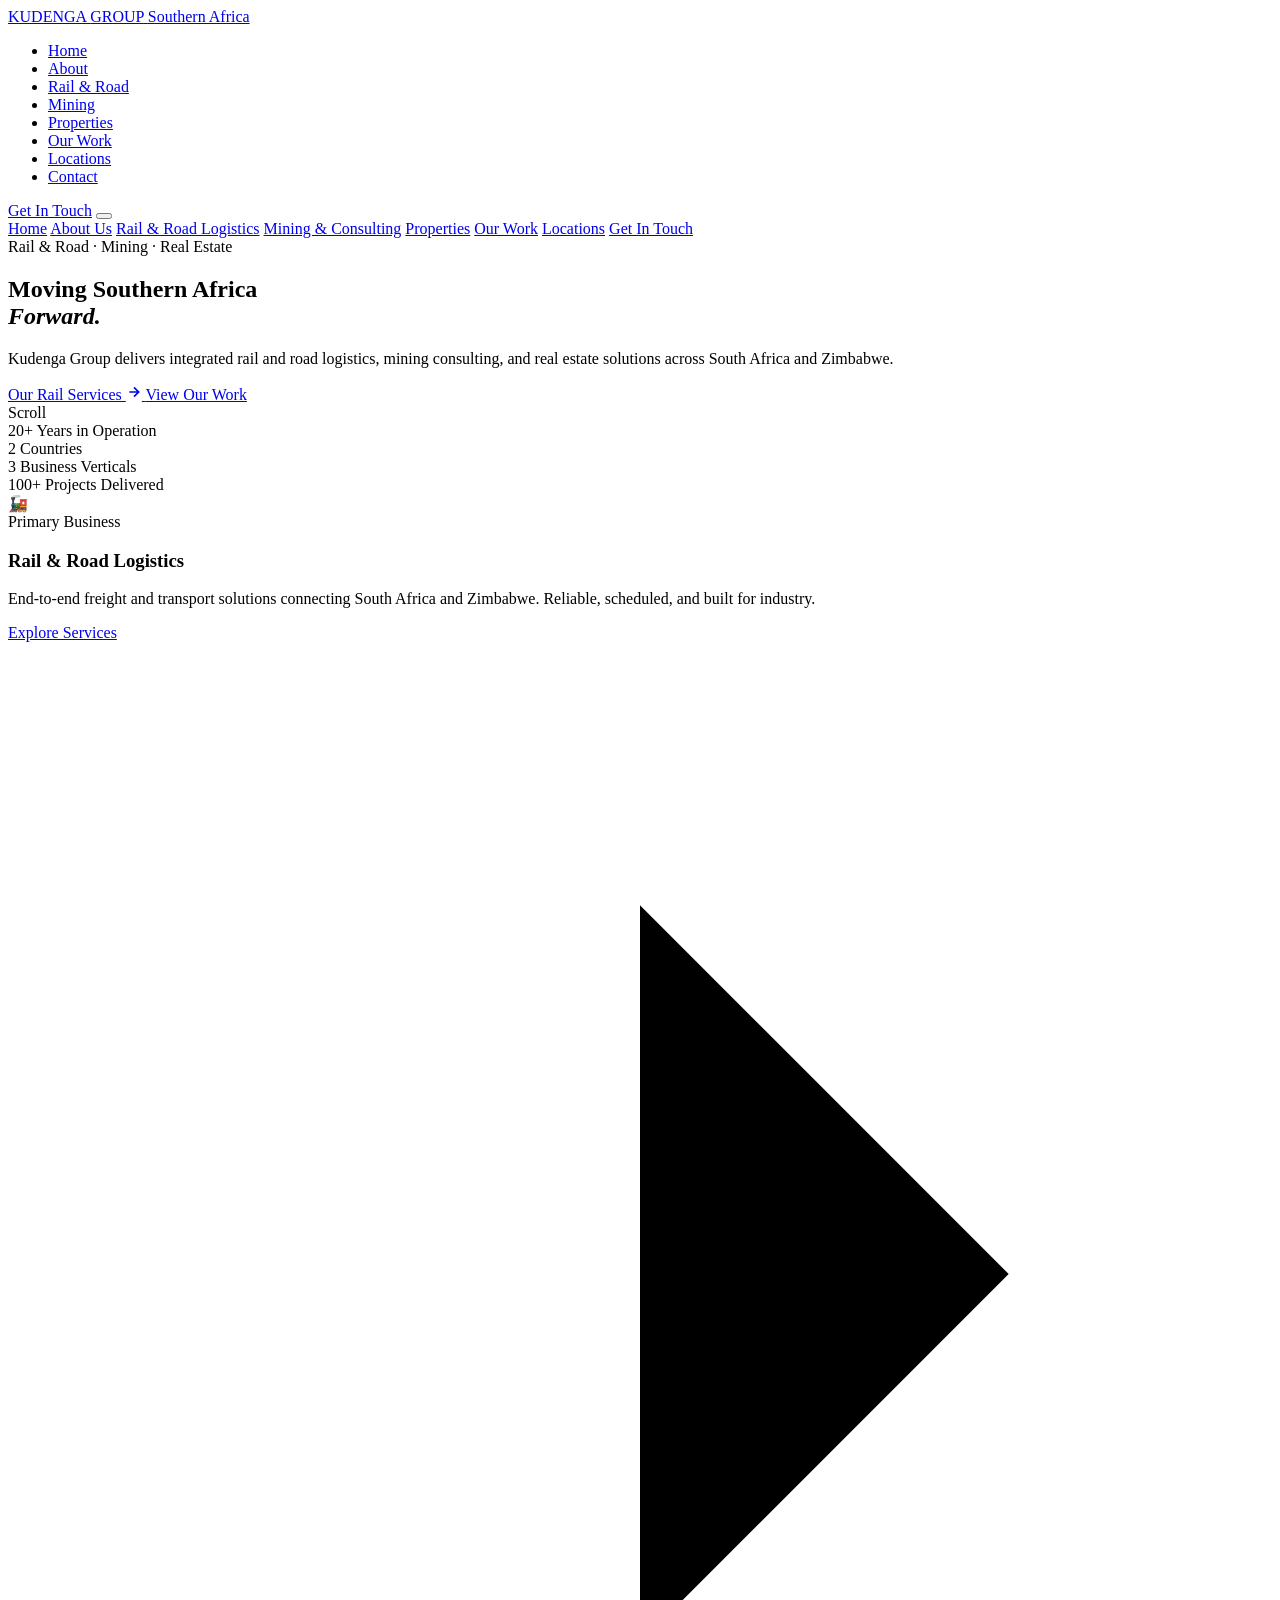
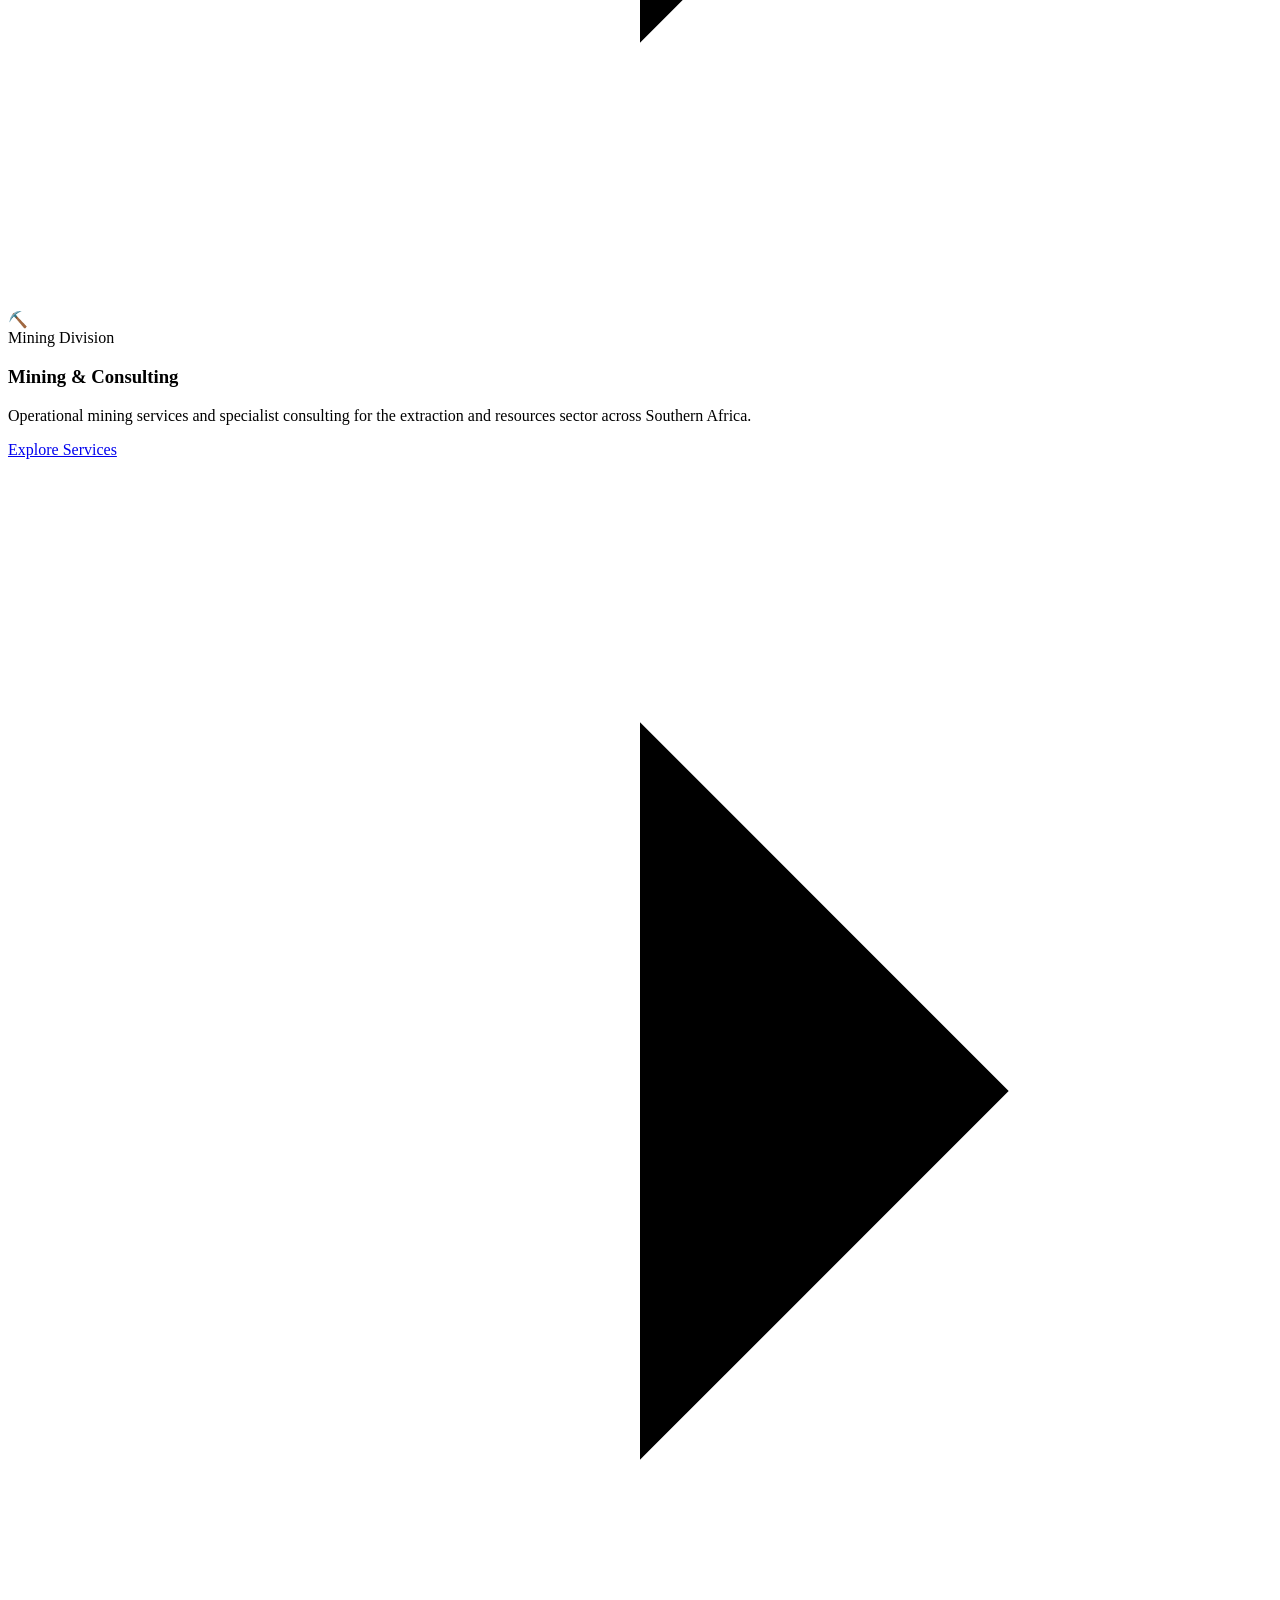
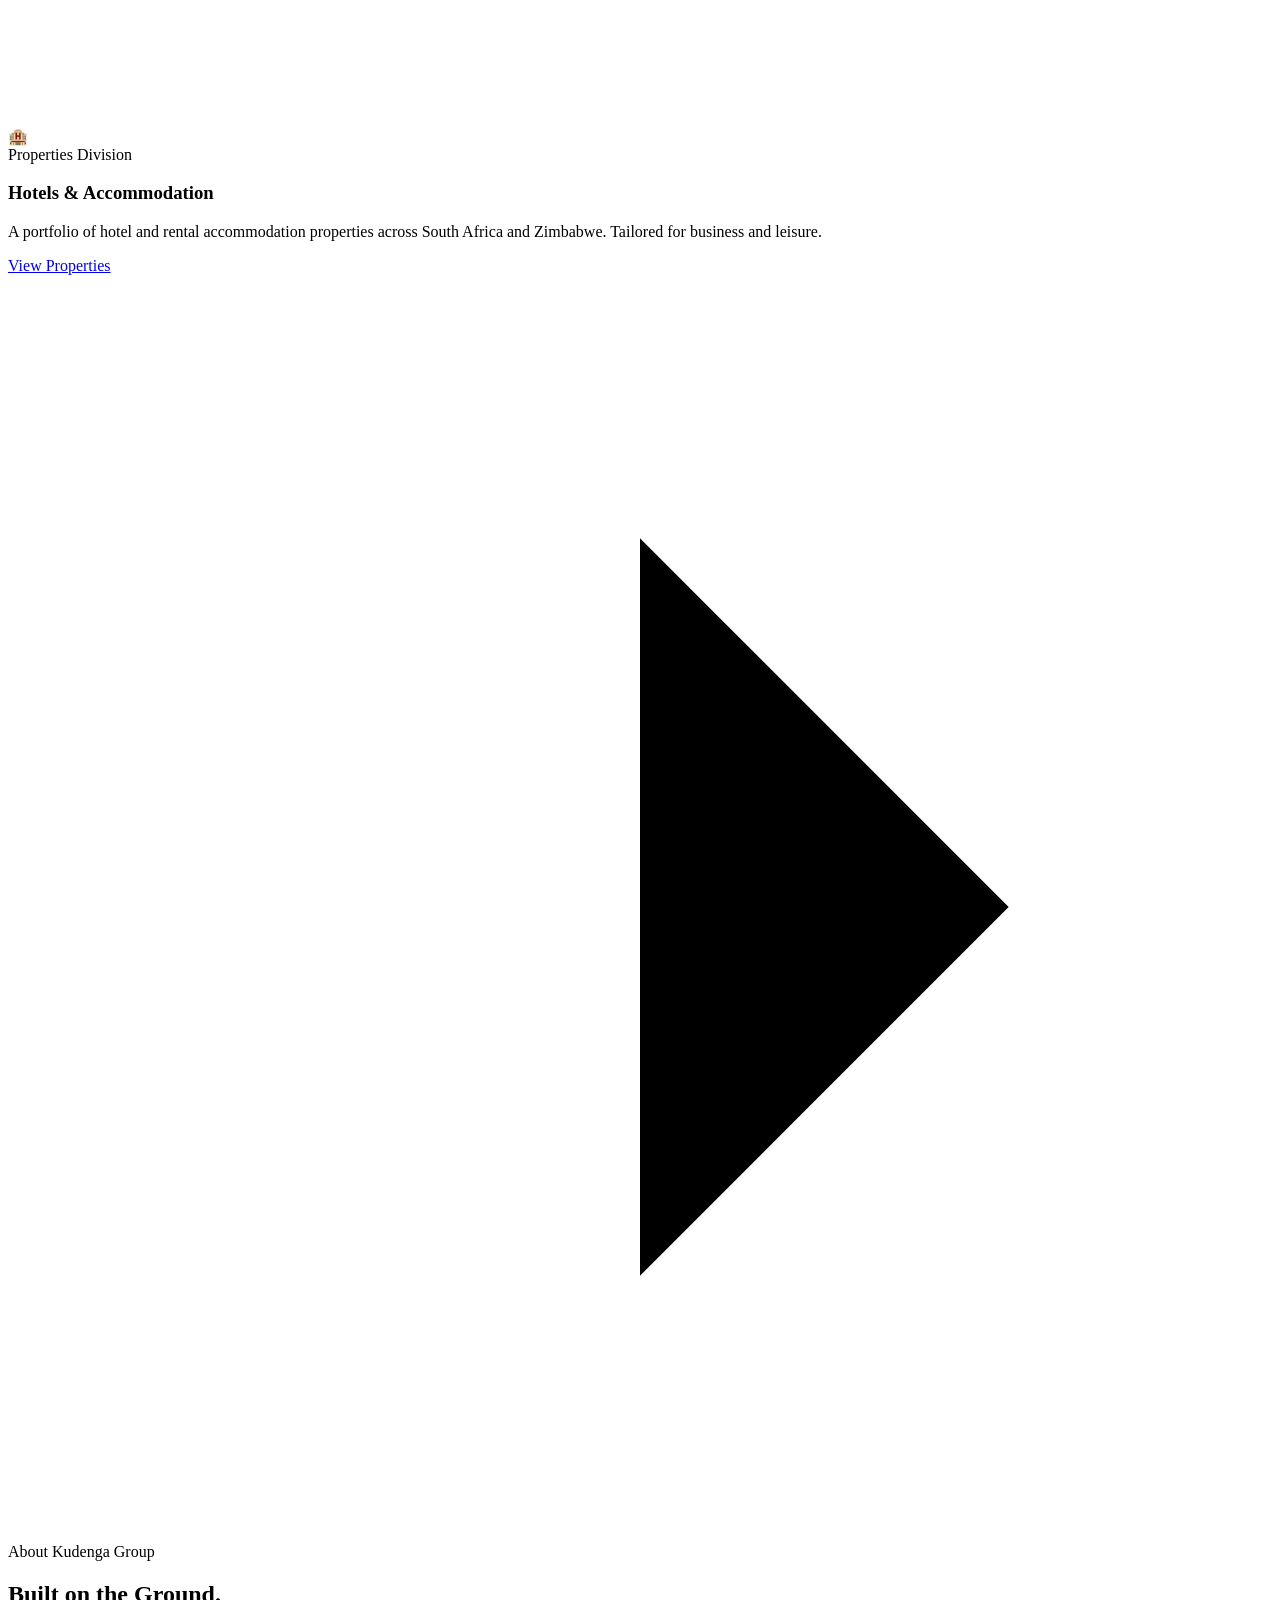
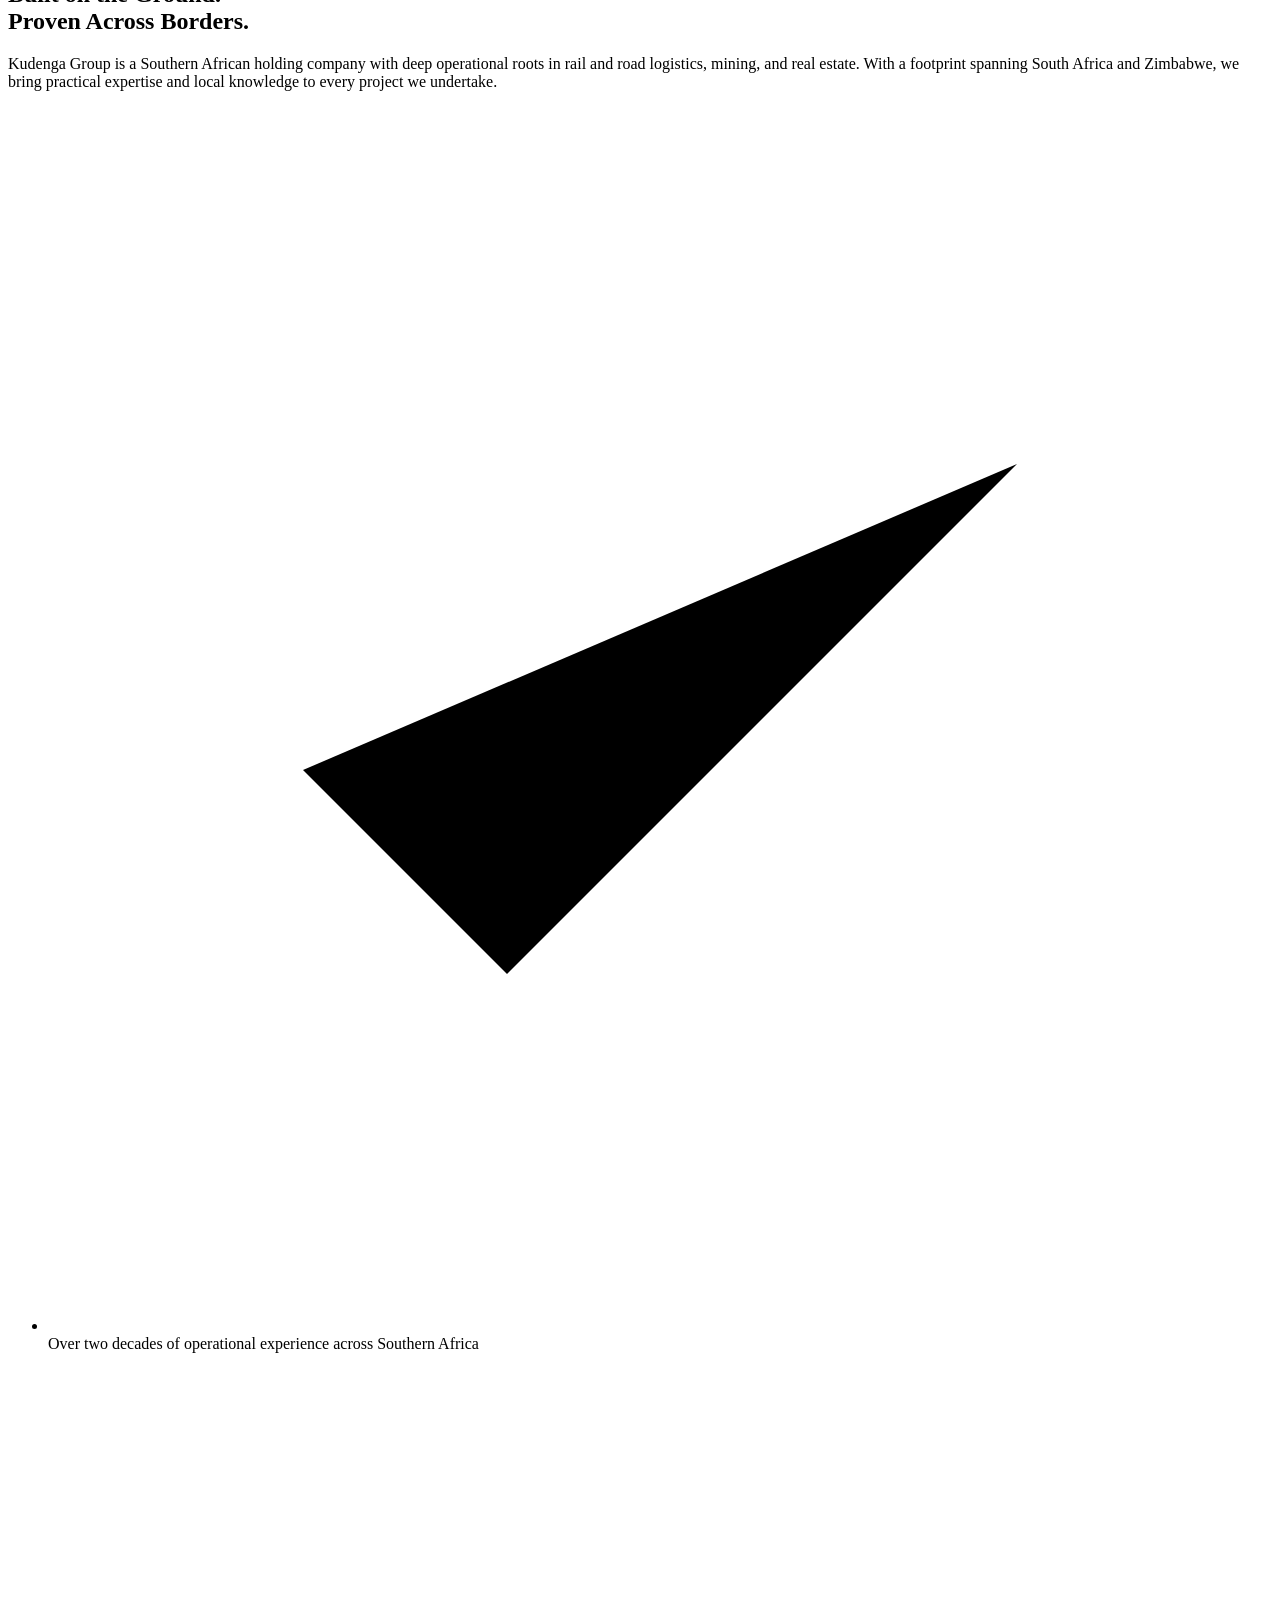
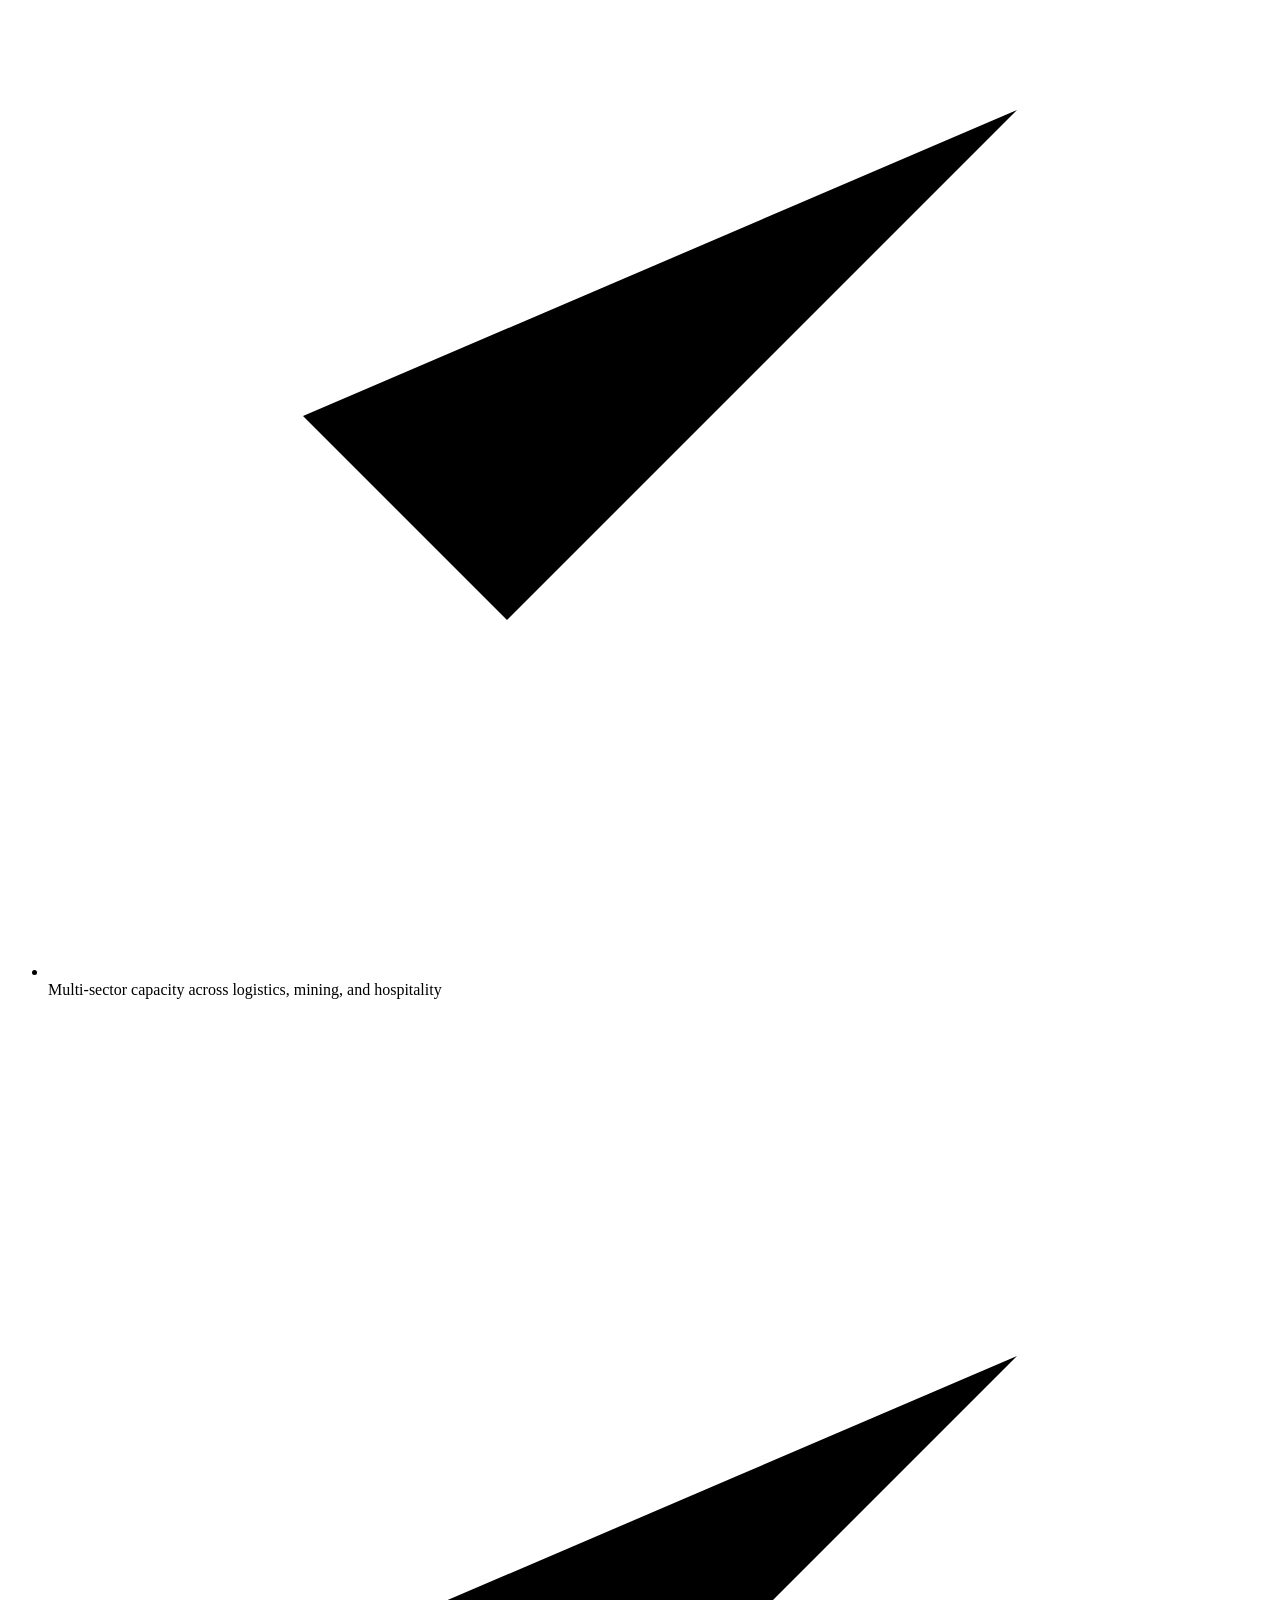
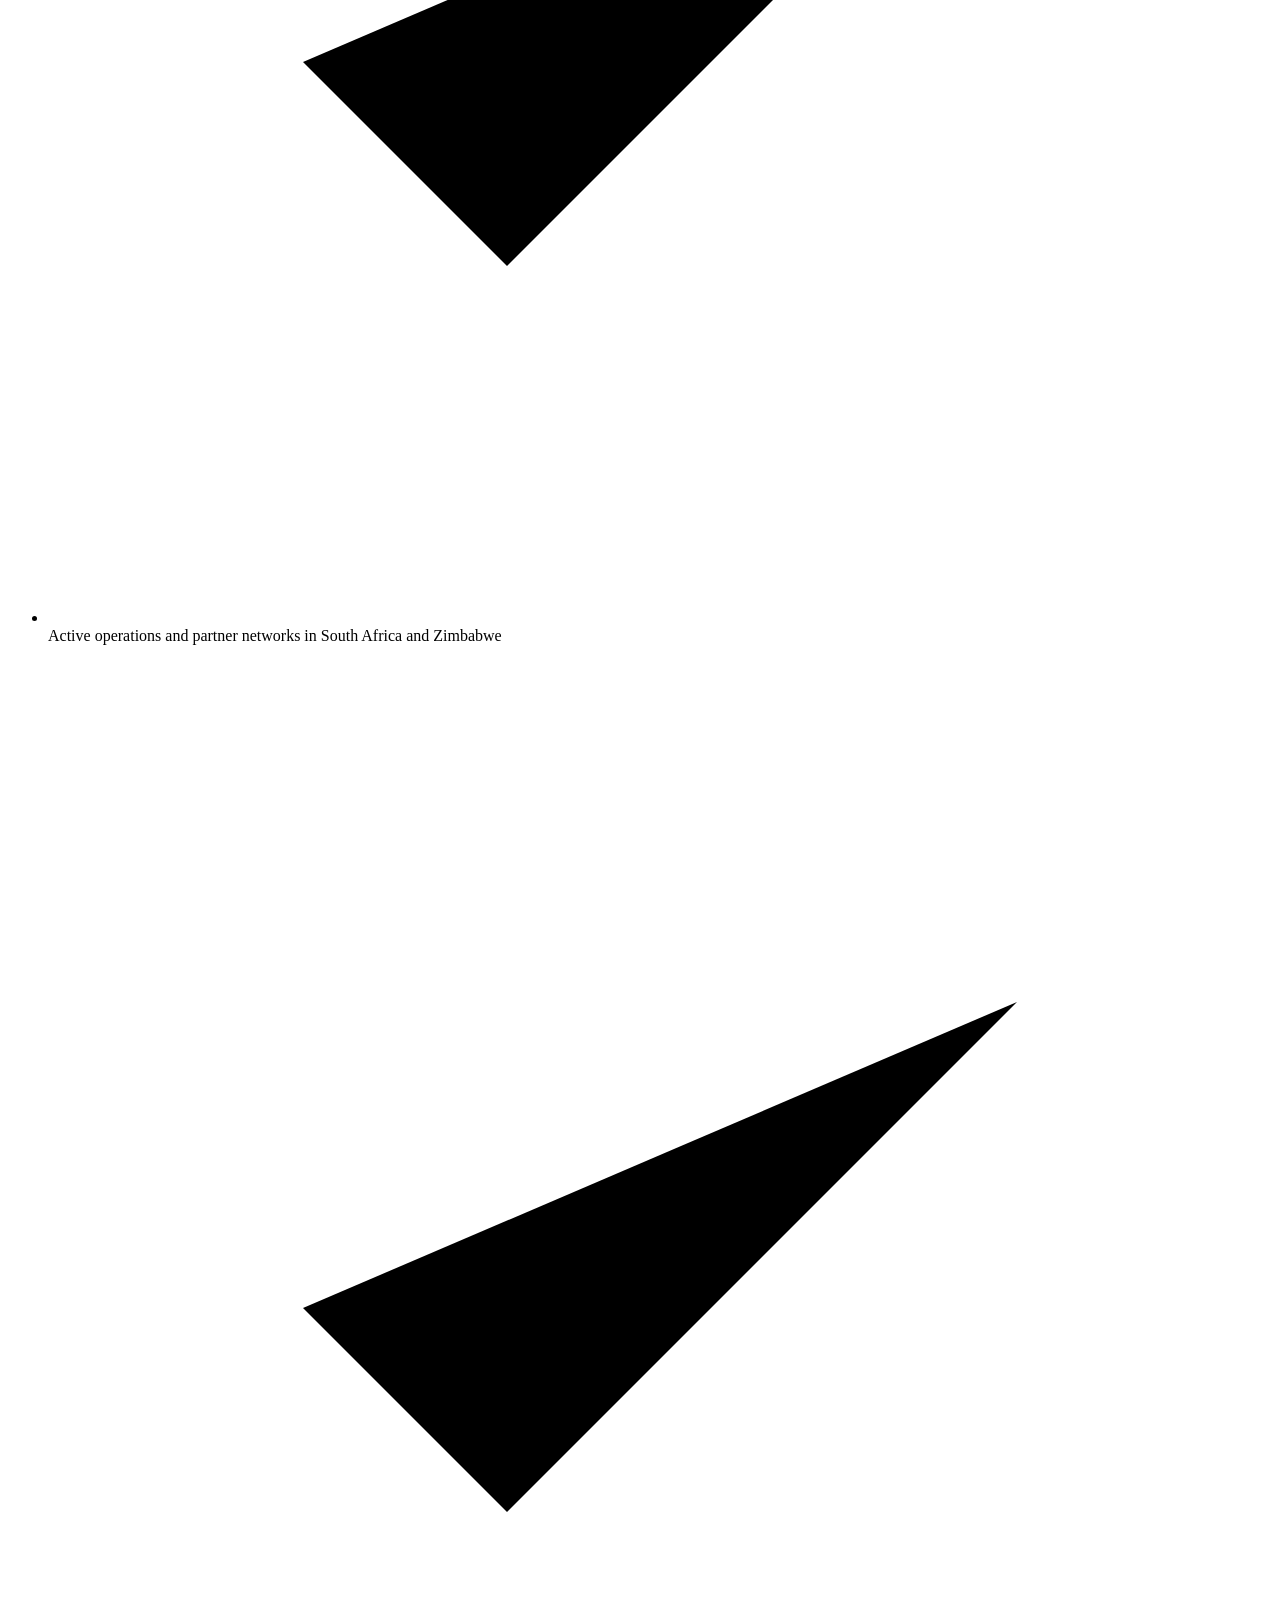
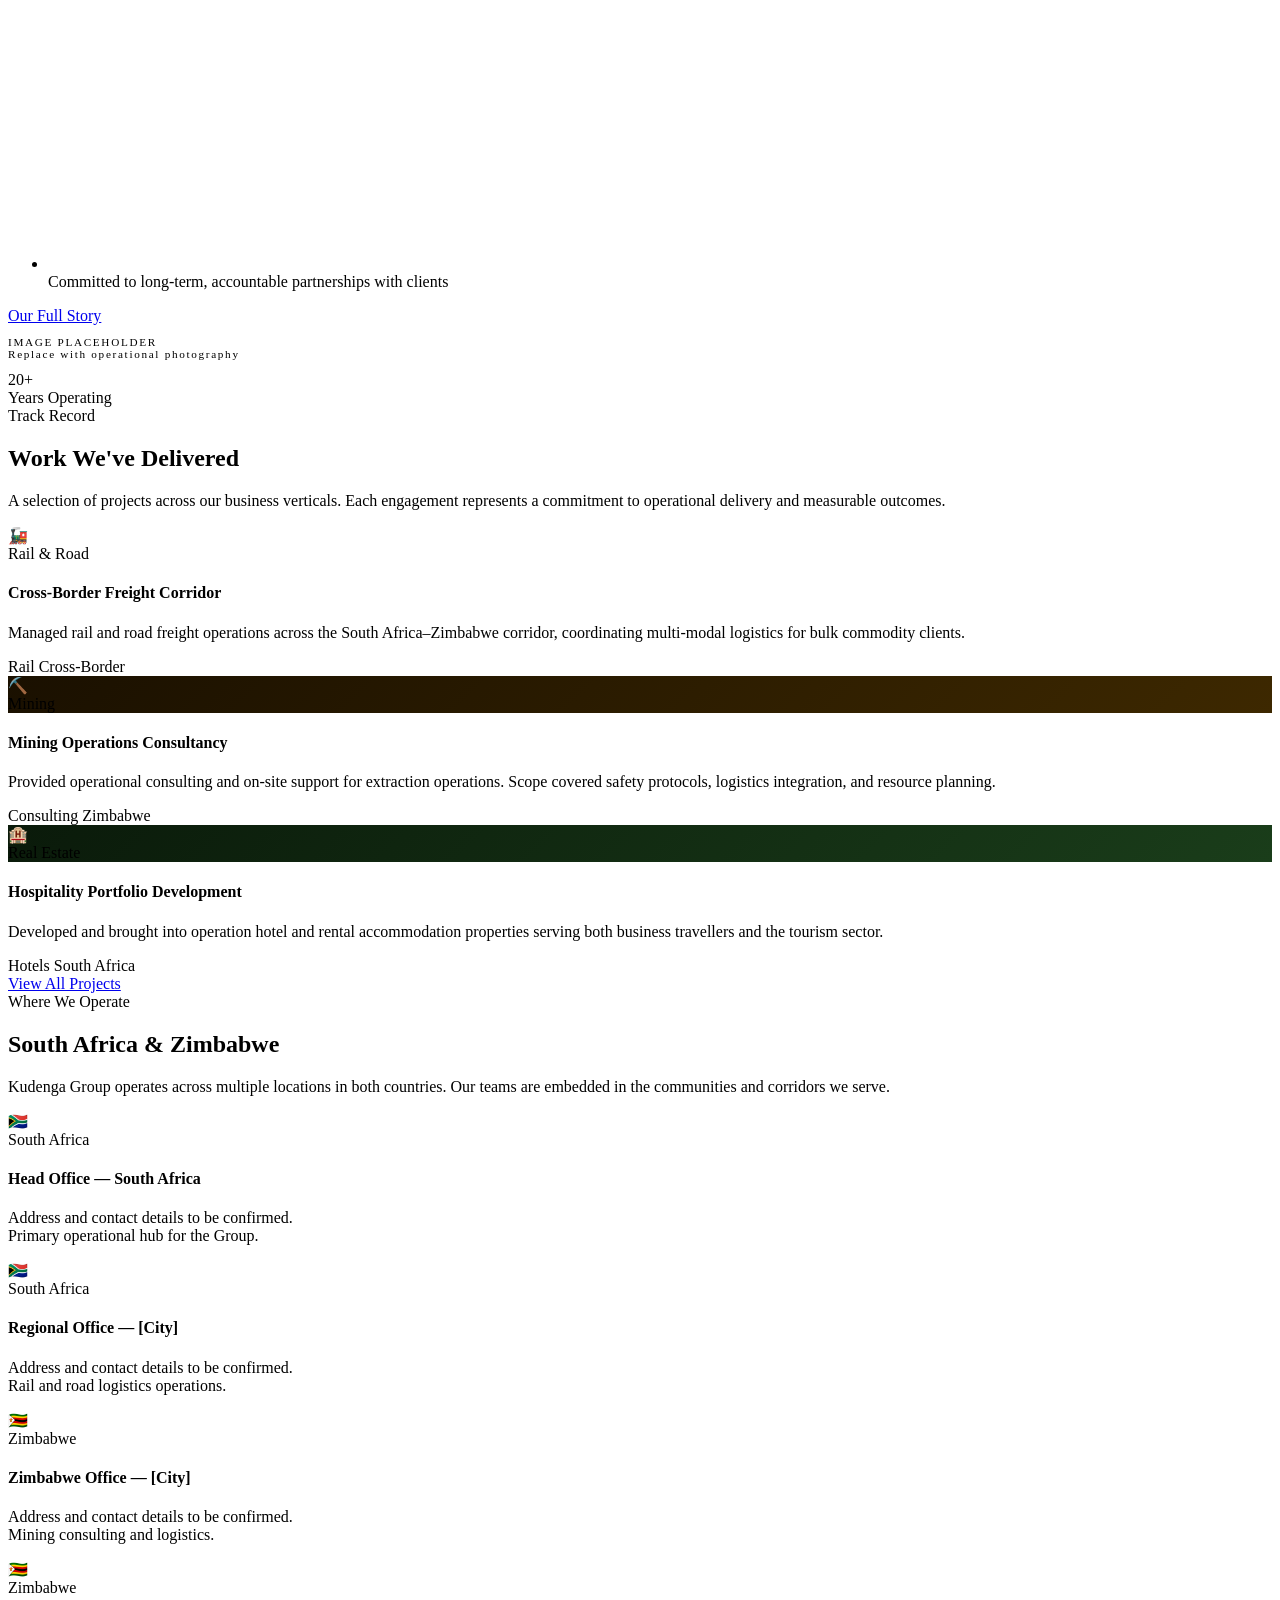
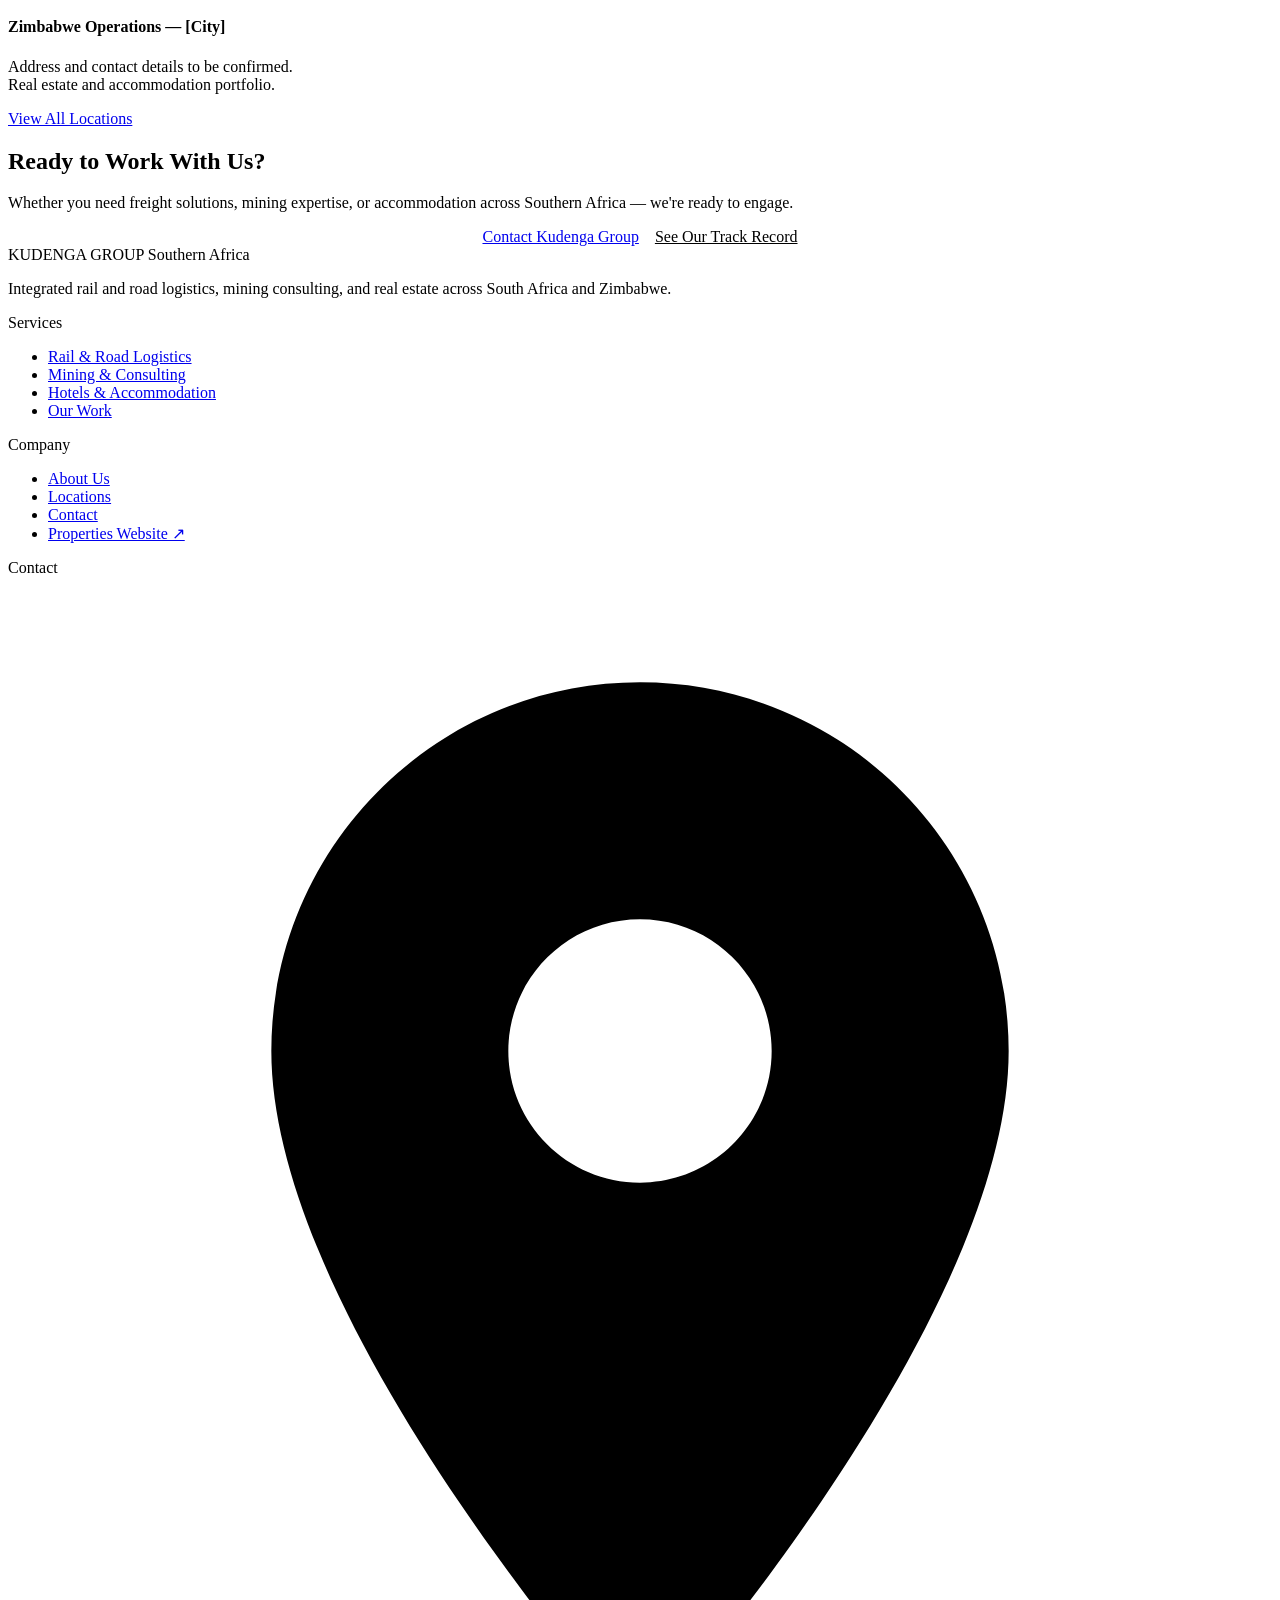
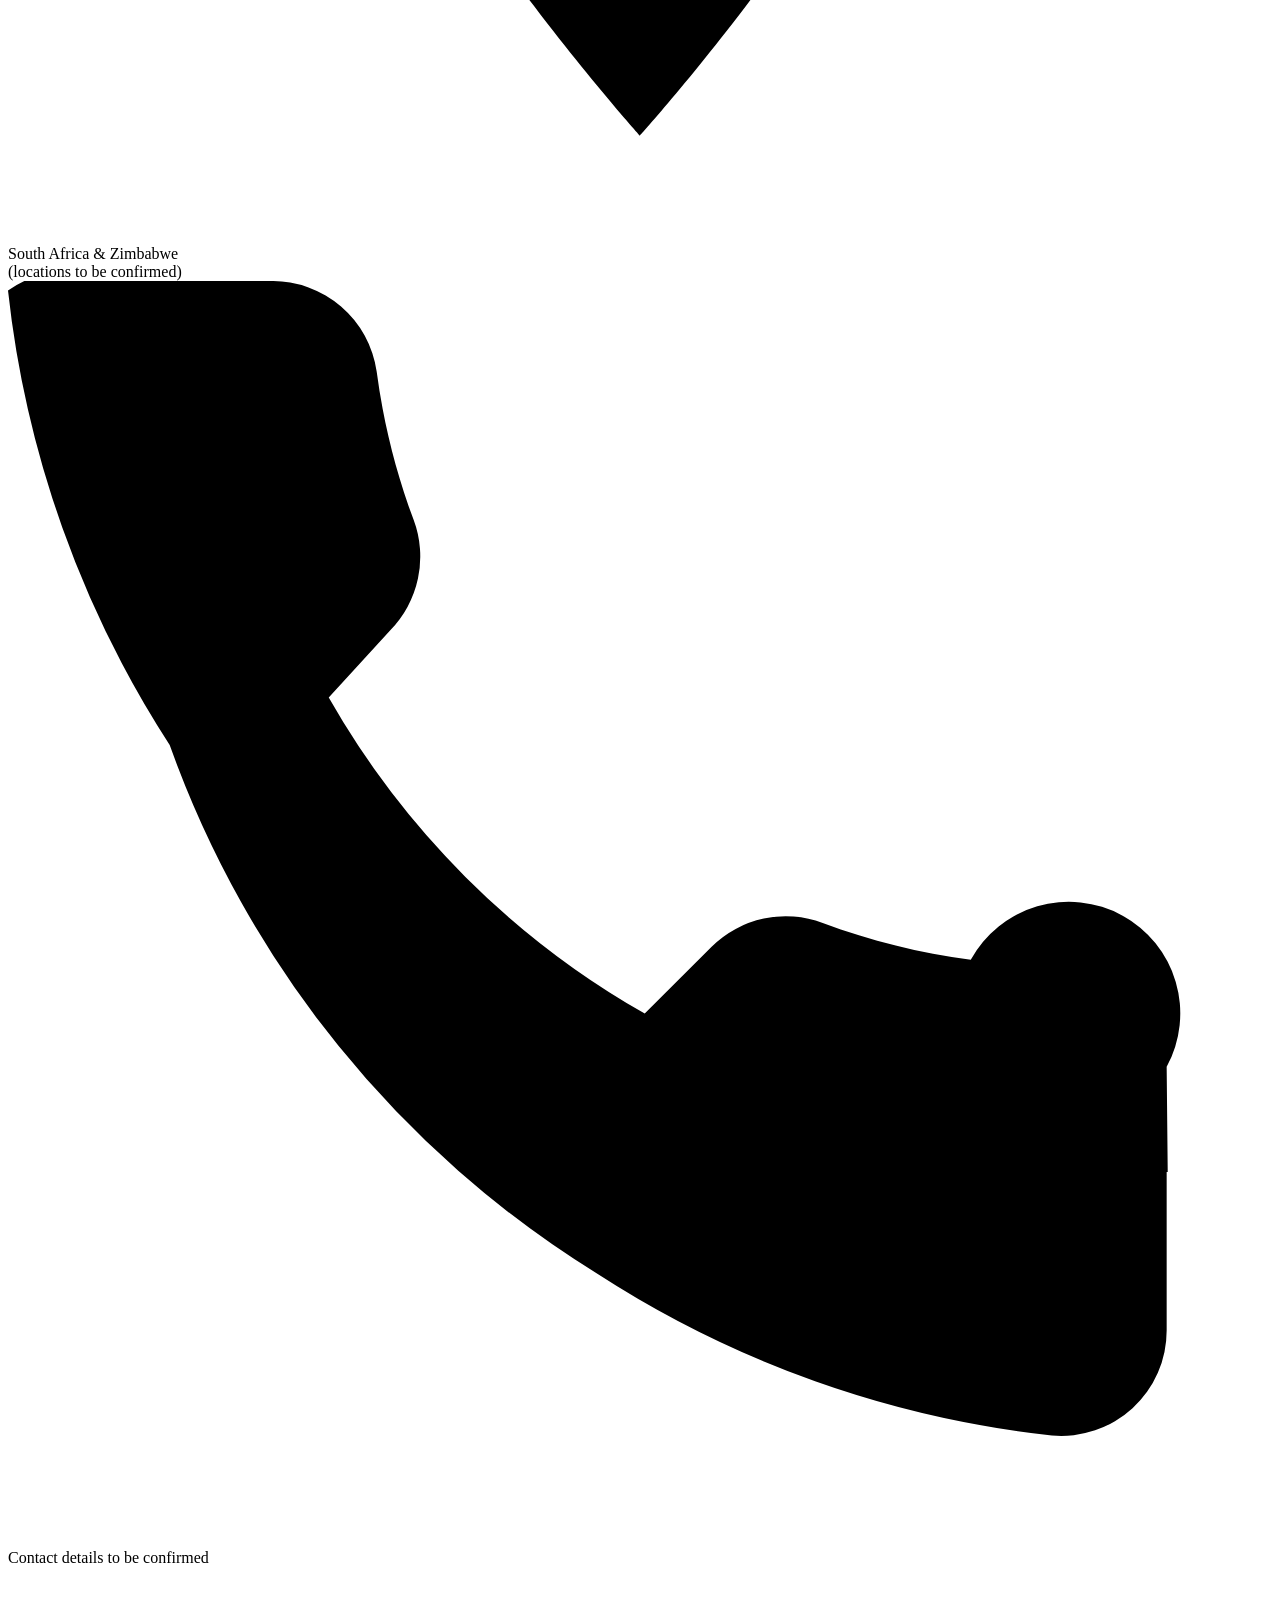
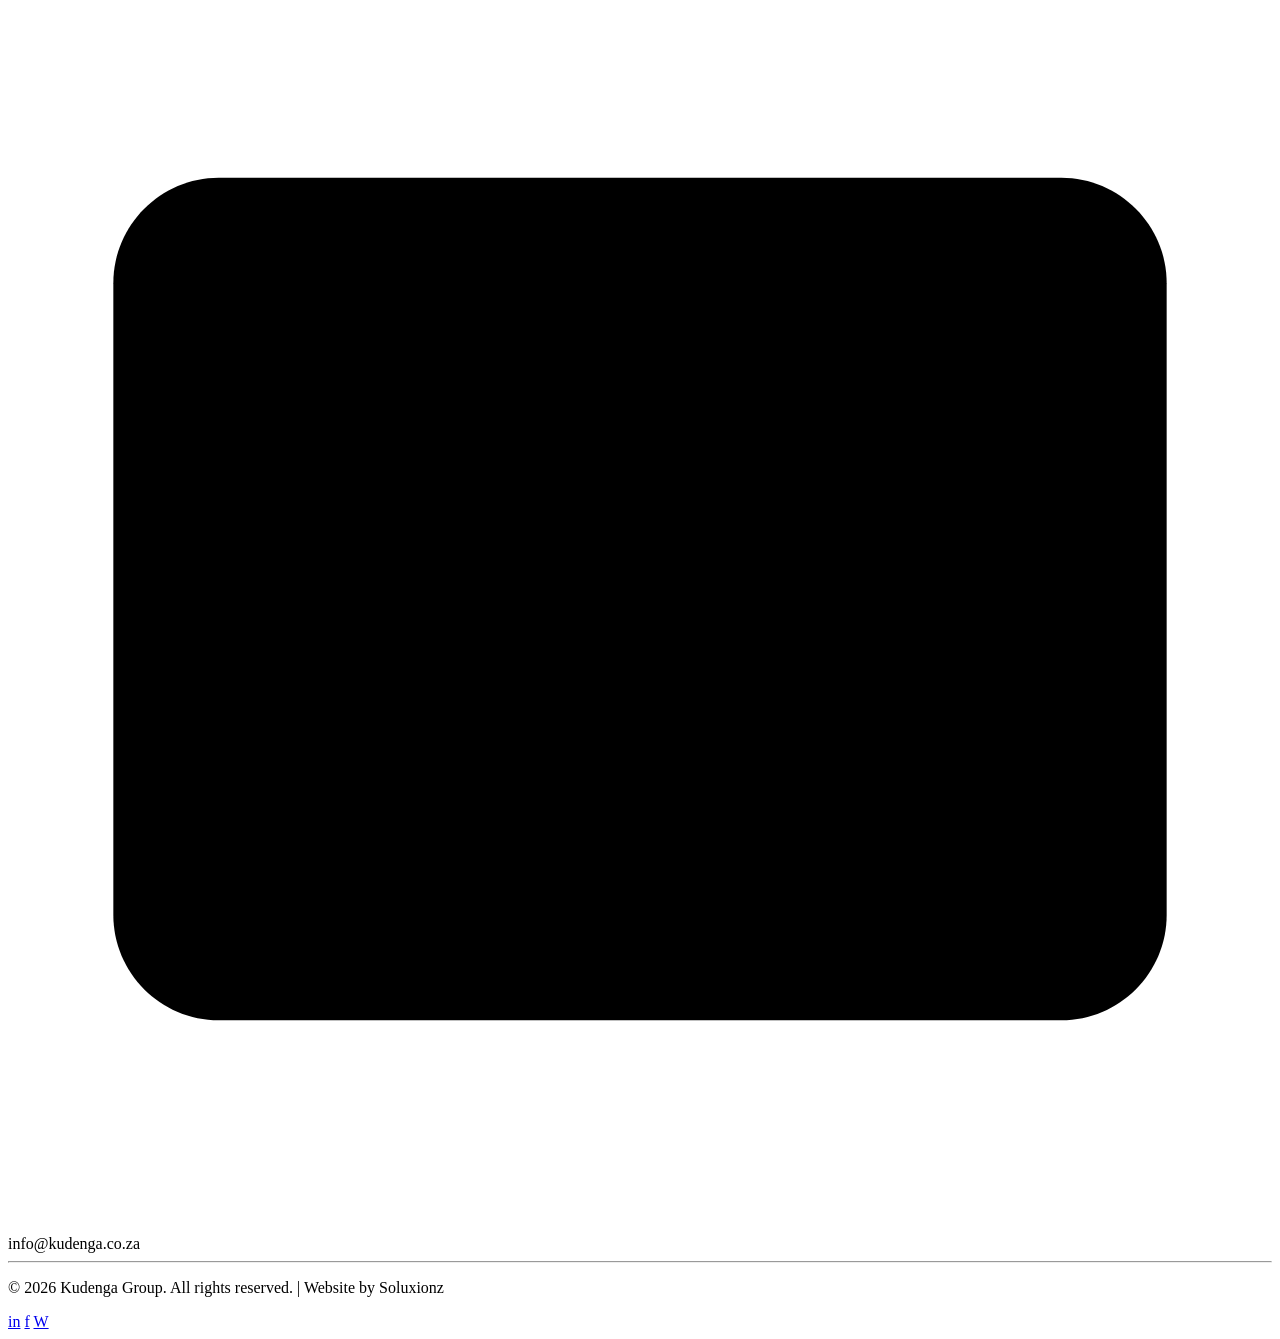
==== index.html @ bfd8e159 "Add files via upload" ====
<!DOCTYPE html>
<html lang="en">
<head>
  <meta charset="UTF-8" />
  <meta name="viewport" content="width=device-width, initial-scale=1.0" />
  <meta name="description" content="Kudenga Group — Rail and Road Logistics, Mining Consulting, and Real Estate across Southern Africa. Headquartered in South Africa with operations in Zimbabwe." />
  <title>Kudenga Group | Rail, Road, Mining & Real Estate — Southern Africa</title>

  <!-- Fonts -->
  <link rel="preconnect" href="https://fonts.googleapis.com" />
  <link rel="preconnect" href="https://fonts.gstatic.com" crossorigin />
  <link href="https://fonts.googleapis.com/css2?family=Barlow+Condensed:wght@400;600;700;800&family=Inter:wght@400;500;600&display=swap" rel="stylesheet" />

  <link rel="stylesheet" href="css/style.css" />

  <!-- Favicon placeholder -->
  <link rel="icon" type="image/svg+xml" href="data:image/svg+xml,<svg xmlns='http://www.w3.org/2000/svg' viewBox='0 0 32 32'><rect width='32' height='32' fill='%231a1a2e'/><text y='24' x='4' font-size='22' fill='%23e8a020' font-family='Arial' font-weight='bold'>K</text></svg>" />
</head>

<body>

  <!-- ══════════════════════════════════════════════════════
       NAVIGATION
  ══════════════════════════════════════════════════════ -->
  <nav class="nav" role="navigation" aria-label="Main navigation">
    <div class="nav__inner">
      <a href="index.html" class="nav__logo" aria-label="Kudenga Group home">
        <span class="nav__logo-name">KUDENGA <span>GROUP</span></span>
        <span class="nav__logo-tag">Southern Africa</span>
      </a>
      <ul class="nav__links" role="list">
        <li><a href="index.html">Home</a></li>
        <li><a href="about.html">About</a></li>
        <li><a href="rail-road.html">Rail &amp; Road</a></li>
        <li><a href="mining.html">Mining</a></li>
        <li><a href="real-estate.html">Properties</a></li>
        <li><a href="projects.html">Our Work</a></li>
        <li><a href="locations.html">Locations</a></li>
        <li><a href="contact.html">Contact</a></li>
      </ul>
      <a href="contact.html" class="btn btn--primary nav__cta">Get In Touch</a>
      <button class="nav__hamburger" aria-label="Open menu" aria-expanded="false">
        <span></span><span></span><span></span>
      </button>
    </div>
  </nav>

  <!-- Mobile menu -->
  <div class="nav__mobile" role="dialog" aria-label="Mobile navigation">
    <a href="index.html">Home</a>
    <a href="about.html">About Us</a>
    <a href="rail-road.html">Rail &amp; Road Logistics</a>
    <a href="mining.html">Mining &amp; Consulting</a>
    <a href="real-estate.html">Properties</a>
    <a href="projects.html">Our Work</a>
    <a href="locations.html">Locations</a>
    <a href="contact.html" class="btn btn--primary">Get In Touch</a>
  </div>

  <main id="main">

    <!-- ══════════════════════════════════════════════════════
         HERO — Rail forward
    ══════════════════════════════════════════════════════ -->
    <section class="hero" aria-label="Hero">
      <div class="hero__slides" aria-hidden="true">
        <!-- Slide 1: Rail (primary) -->
        <div class="hero__slide active" style="background-image: linear-gradient(160deg,rgba(13,13,13,0.25) 0%,rgba(13,13,13,0.65) 100%), url('images/hero-rail.jpg'); background-size:cover; background-position:center;"></div>
        <!-- Slide 2: Road Logistics -->
        <div class="hero__slide" style="background-image: linear-gradient(160deg,rgba(13,13,13,0.25) 0%,rgba(13,13,13,0.65) 100%), url('images/hero-road.jpg'); background-size:cover; background-position:center;"></div>
        <!-- Slide 3: Mining -->
        <div class="hero__slide" style="background-image: linear-gradient(160deg,rgba(13,13,13,0.25) 0%,rgba(13,13,13,0.65) 100%), url('images/hero-mining.jpg'); background-size:cover; background-position:center;"></div>
        <!-- Slide 4: Real Estate -->
        <div class="hero__slide" style="background-image: linear-gradient(160deg,rgba(13,13,13,0.25) 0%,rgba(13,13,13,0.65) 100%), url('images/hero-property.jpg'); background-size:cover; background-position:center;"></div>
      </div>
      <div class="hero__overlay" aria-hidden="true"></div>

      <div class="hero__content">
        <div class="hero__label">
          <div class="hero__label-line"></div>
          <span>Rail &amp; Road · Mining · Real Estate</span>
        </div>
        <h1>Moving Southern Africa<br /><em>Forward.</em></h1>
        <p class="hero__sub">
          Kudenga Group delivers integrated rail and road logistics, mining consulting, and real estate solutions across South Africa and Zimbabwe.
        </p>
        <div class="hero__actions">
          <a href="rail-road.html" class="btn btn--primary">
            Our Rail Services
            <svg width="16" height="16" viewBox="0 0 24 24" fill="none" stroke="currentColor" stroke-width="2.5" aria-hidden="true"><path d="M5 12h14M12 5l7 7-7 7"/></svg>
          </a>
          <a href="projects.html" class="btn btn--outline">View Our Work</a>
        </div>
      </div>

      <div class="hero__indicators" aria-label="Slide indicators">
        <div class="hero__dot active" role="button" aria-label="Slide 1" tabindex="0"></div>
        <div class="hero__dot" role="button" aria-label="Slide 2" tabindex="0"></div>
        <div class="hero__dot" role="button" aria-label="Slide 3" tabindex="0"></div>
        <div class="hero__dot" role="button" aria-label="Slide 4" tabindex="0"></div>
      </div>

      <div class="hero__scroll" aria-hidden="true">
        <div class="hero__scroll-line"></div>
        <span>Scroll</span>
      </div>
    </section>

    <!-- ══════════════════════════════════════════════════════
         STATS BAR
    ══════════════════════════════════════════════════════ -->
    <section class="stats-bar" aria-label="Key statistics">
      <div class="stats-bar__inner">
        <div class="stats-bar__item">
          <span class="stats-bar__num" data-count="20" data-suffix="+">20+</span>
          <span class="stats-bar__label">Years in Operation</span>
        </div>
        <div class="stats-bar__item">
          <span class="stats-bar__num" data-count="2" data-suffix="">2</span>
          <span class="stats-bar__label">Countries</span>
        </div>
        <div class="stats-bar__item">
          <span class="stats-bar__num" data-count="3" data-suffix="">3</span>
          <span class="stats-bar__label">Business Verticals</span>
        </div>
        <div class="stats-bar__item">
          <span class="stats-bar__num" data-count="100" data-suffix="+">100+</span>
          <span class="stats-bar__label">Projects Delivered</span>
        </div>
      </div>
    </section>

    <!-- ══════════════════════════════════════════════════════
         BUSINESS VERTICALS
    ══════════════════════════════════════════════════════ -->
    <section class="verticals" aria-labelledby="verticals-heading">
      <h2 id="verticals-heading" class="sr-only">Our Business Verticals</h2>
      <div class="verticals__track">

        <!-- Rail & Road (Primary) -->
        <div class="vertical-card" role="article">
          <div class="vertical-card__bg" style="background-image: url('images/card-rail.jpg'); background-size:cover; background-position:center;"></div>
          <div class="vertical-card__overlay"></div>
          <div class="vertical-card__icon" aria-hidden="true">🚂</div>
          <div class="vertical-card__content">
            <span class="vertical-card__tag">Primary Business</span>
            <h3>Rail &amp; Road Logistics</h3>
            <p>End-to-end freight and transport solutions connecting South Africa and Zimbabwe. Reliable, scheduled, and built for industry.</p>
            <a href="rail-road.html" class="vertical-card__link">
              Explore Services
              <svg viewBox="0 0 24 24" aria-hidden="true"><path d="M5 12h14M12 5l7 7-7 7"/></svg>
            </a>
          </div>
        </div>

        <!-- Mining -->
        <div class="vertical-card" role="article">
          <div class="vertical-card__bg" style="background-image: url('images/card-mining.jpg'); background-size:cover; background-position:center;"></div>
          <div class="vertical-card__overlay"></div>
          <div class="vertical-card__icon" aria-hidden="true">⛏️</div>
          <div class="vertical-card__content">
            <span class="vertical-card__tag">Mining Division</span>
            <h3>Mining &amp; Consulting</h3>
            <p>Operational mining services and specialist consulting for the extraction and resources sector across Southern Africa.</p>
            <a href="mining.html" class="vertical-card__link">
              Explore Services
              <svg viewBox="0 0 24 24" aria-hidden="true"><path d="M5 12h14M12 5l7 7-7 7"/></svg>
            </a>
          </div>
        </div>

        <!-- Real Estate -->
        <div class="vertical-card" role="article">
          <div class="vertical-card__bg" style="background-image: url('images/card-property.jpg'); background-size:cover; background-position:center;"></div>
          <div class="vertical-card__overlay"></div>
          <div class="vertical-card__icon" aria-hidden="true">🏨</div>
          <div class="vertical-card__content">
            <span class="vertical-card__tag">Properties Division</span>
            <h3>Hotels &amp; Accommodation</h3>
            <p>A portfolio of hotel and rental accommodation properties across South Africa and Zimbabwe. Tailored for business and leisure.</p>
            <a href="real-estate.html" class="vertical-card__link">
              View Properties
              <svg viewBox="0 0 24 24" aria-hidden="true"><path d="M5 12h14M12 5l7 7-7 7"/></svg>
            </a>
          </div>
        </div>

      </div>
    </section>

    <!-- ══════════════════════════════════════════════════════
         ABOUT STRIP
    ══════════════════════════════════════════════════════ -->
    <section class="about-strip section" aria-labelledby="about-heading">
      <div class="container">
        <div class="grid-2">
          <div class="about-strip__text fade-up">
            <span class="eyebrow">About Kudenga Group</span>
            <h2 id="about-heading">Built on the Ground.<br />Proven Across Borders.</h2>
            <span class="accent-line"></span>
            <p class="lead">
              Kudenga Group is a Southern African holding company with deep operational roots in rail and road logistics, mining, and real estate. With a footprint spanning South Africa and Zimbabwe, we bring practical expertise and local knowledge to every project we undertake.
            </p>
            <ul class="checklist mt-32">
              <li class="checklist__item">
                <div class="checklist__icon">
                  <svg viewBox="0 0 24 24" aria-hidden="true"><path d="M5 13l4 4L19 7" stroke-linecap="round" stroke-linejoin="round"/></svg>
                </div>
                <span class="checklist__text">Over two decades of operational experience across Southern Africa</span>
              </li>
              <li class="checklist__item">
                <div class="checklist__icon">
                  <svg viewBox="0 0 24 24" aria-hidden="true"><path d="M5 13l4 4L19 7" stroke-linecap="round" stroke-linejoin="round"/></svg>
                </div>
                <span class="checklist__text">Multi-sector capacity across logistics, mining, and hospitality</span>
              </li>
              <li class="checklist__item">
                <div class="checklist__icon">
                  <svg viewBox="0 0 24 24" aria-hidden="true"><path d="M5 13l4 4L19 7" stroke-linecap="round" stroke-linejoin="round"/></svg>
                </div>
                <span class="checklist__text">Active operations and partner networks in South Africa and Zimbabwe</span>
              </li>
              <li class="checklist__item">
                <div class="checklist__icon">
                  <svg viewBox="0 0 24 24" aria-hidden="true"><path d="M5 13l4 4L19 7" stroke-linecap="round" stroke-linejoin="round"/></svg>
                </div>
                <span class="checklist__text">Committed to long-term, accountable partnerships with clients</span>
              </li>
            </ul>
            <a href="about.html" class="btn btn--outline">Our Full Story</a>
          </div>
          <div class="about-strip__visual fade-up">
            <div class="about-strip__placeholder">
              <p style="font-size:0.7rem;letter-spacing:0.15em;color:var(--grey-dark);">IMAGE PLACEHOLDER<br/>Replace with operational photography</p>
            </div>
            <div class="about-strip__badge">
              <div class="about-strip__badge-num">20+</div>
              <div class="about-strip__badge-text">Years Operating</div>
            </div>
          </div>
        </div>
      </div>
    </section>

    <!-- ══════════════════════════════════════════════════════
         PROJECTS PREVIEW
    ══════════════════════════════════════════════════════ -->
    <section class="projects-preview section" aria-labelledby="projects-heading">
      <div class="container">
        <div class="section-header">
          <span class="eyebrow">Track Record</span>
          <h2 id="projects-heading">Work We've Delivered</h2>
          <span class="accent-line"></span>
          <p class="lead">
            A selection of projects across our business verticals. Each engagement represents a commitment to operational delivery and measurable outcomes.
          </p>
        </div>

        <div class="grid-3">
          <div class="project-card fade-up" role="article">
            <div class="project-card__img">
              <div class="project-card__img-placeholder" aria-hidden="true">🚂</div>
              <span class="project-card__sector">Rail &amp; Road</span>
            </div>
            <div class="project-card__body">
              <h4>Cross-Border Freight Corridor</h4>
              <p>Managed rail and road freight operations across the South Africa–Zimbabwe corridor, coordinating multi-modal logistics for bulk commodity clients.</p>
              <div class="project-card__meta">
                <span class="project-card__tag">Rail</span>
                <span class="project-card__tag">Cross-Border</span>
              </div>
            </div>
          </div>

          <div class="project-card fade-up" role="article">
            <div class="project-card__img" style="background: linear-gradient(135deg, #1a1000 0%, #3d2800 100%);">
              <div class="project-card__img-placeholder" aria-hidden="true">⛏️</div>
              <span class="project-card__sector">Mining</span>
            </div>
            <div class="project-card__body">
              <h4>Mining Operations Consultancy</h4>
              <p>Provided operational consulting and on-site support for extraction operations. Scope covered safety protocols, logistics integration, and resource planning.</p>
              <div class="project-card__meta">
                <span class="project-card__tag">Consulting</span>
                <span class="project-card__tag">Zimbabwe</span>
              </div>
            </div>
          </div>

          <div class="project-card fade-up" role="article">
            <div class="project-card__img" style="background: linear-gradient(135deg, #0a1a0a 0%, #1a3d1a 100%);">
              <div class="project-card__img-placeholder" aria-hidden="true">🏨</div>
              <span class="project-card__sector">Real Estate</span>
            </div>
            <div class="project-card__body">
              <h4>Hospitality Portfolio Development</h4>
              <p>Developed and brought into operation hotel and rental accommodation properties serving both business travellers and the tourism sector.</p>
              <div class="project-card__meta">
                <span class="project-card__tag">Hotels</span>
                <span class="project-card__tag">South Africa</span>
              </div>
            </div>
          </div>
        </div>

        <div class="text-center mt-48">
          <a href="projects.html" class="btn btn--outline">View All Projects</a>
        </div>
      </div>
    </section>

    <!-- ══════════════════════════════════════════════════════
         LOCATIONS STRIP
    ══════════════════════════════════════════════════════ -->
    <section class="locations-strip section" aria-labelledby="locations-heading">
      <div class="container">
        <div class="section-header">
          <span class="eyebrow">Where We Operate</span>
          <h2 id="locations-heading">South Africa &amp; Zimbabwe</h2>
          <span class="accent-line"></span>
          <p class="lead">Kudenga Group operates across multiple locations in both countries. Our teams are embedded in the communities and corridors we serve.</p>
        </div>

        <div class="locations-grid">
          <div class="location-card fade-up">
            <div class="location-card__flag" aria-hidden="true">🇿🇦</div>
            <div>
              <div class="location-card__country">South Africa</div>
              <h4>Head Office — South Africa</h4>
              <p>Address and contact details to be confirmed.<br />Primary operational hub for the Group.</p>
            </div>
          </div>
          <div class="location-card fade-up">
            <div class="location-card__flag" aria-hidden="true">🇿🇦</div>
            <div>
              <div class="location-card__country">South Africa</div>
              <h4>Regional Office — [City]</h4>
              <p>Address and contact details to be confirmed.<br />Rail and road logistics operations.</p>
            </div>
          </div>
          <div class="location-card fade-up">
            <div class="location-card__flag" aria-hidden="true">🇿🇼</div>
            <div>
              <div class="location-card__country">Zimbabwe</div>
              <h4>Zimbabwe Office — [City]</h4>
              <p>Address and contact details to be confirmed.<br />Mining consulting and logistics.</p>
            </div>
          </div>
          <div class="location-card fade-up">
            <div class="location-card__flag" aria-hidden="true">🇿🇼</div>
            <div>
              <div class="location-card__country">Zimbabwe</div>
              <h4>Zimbabwe Operations — [City]</h4>
              <p>Address and contact details to be confirmed.<br />Real estate and accommodation portfolio.</p>
            </div>
          </div>
        </div>

        <div class="text-center mt-48">
          <a href="locations.html" class="btn btn--ghost">View All Locations</a>
        </div>
      </div>
    </section>

    <!-- ══════════════════════════════════════════════════════
         CTA BAND
    ══════════════════════════════════════════════════════ -->
    <section class="cta-band" aria-label="Call to action">
      <div class="container">
        <h2>Ready to Work With Us?</h2>
        <p>Whether you need freight solutions, mining expertise, or accommodation across Southern Africa — we're ready to engage.</p>
        <div style="display:flex; gap:16px; justify-content:center; flex-wrap:wrap;">
          <a href="contact.html" class="btn btn--primary">Contact Kudenga Group</a>
          <a href="projects.html" class="btn btn--ghost" style="border-color:rgba(0,0,0,0.25); color:var(--black);">See Our Track Record</a>
        </div>
      </div>
    </section>

  </main>

  <!-- ══════════════════════════════════════════════════════
       FOOTER
  ══════════════════════════════════════════════════════ -->
  <footer class="footer" role="contentinfo">
    <div class="container">
      <div class="footer__grid">
        <div class="footer__brand">
          <div class="nav__logo">
            <span class="nav__logo-name">KUDENGA <span>GROUP</span></span>
            <span class="nav__logo-tag">Southern Africa</span>
          </div>
          <p>Integrated rail and road logistics, mining consulting, and real estate across South Africa and Zimbabwe.</p>
        </div>

        <div>
          <div class="footer__col-title">Services</div>
          <ul class="footer__links" role="list">
            <li><a href="rail-road.html">Rail &amp; Road Logistics</a></li>
            <li><a href="mining.html">Mining &amp; Consulting</a></li>
            <li><a href="real-estate.html">Hotels &amp; Accommodation</a></li>
            <li><a href="projects.html">Our Work</a></li>
          </ul>
        </div>

        <div>
          <div class="footer__col-title">Company</div>
          <ul class="footer__links" role="list">
            <li><a href="about.html">About Us</a></li>
            <li><a href="locations.html">Locations</a></li>
            <li><a href="contact.html">Contact</a></li>
            <li><a href="real-estate.html">Properties Website ↗</a></li>
          </ul>
        </div>

        <div>
          <div class="footer__col-title">Contact</div>
          <div class="footer__contact-item">
            <svg viewBox="0 0 24 24" aria-hidden="true"><path d="M12 2C8.13 2 5 5.13 5 9c0 5.25 7 13 7 13s7-7.75 7-13c0-3.87-3.13-7-7-7zm0 9.5c-1.38 0-2.5-1.12-2.5-2.5s1.12-2.5 2.5-2.5 2.5 1.12 2.5 2.5-1.12 2.5-2.5 2.5z"/></svg>
            <span>South Africa &amp; Zimbabwe<br />(locations to be confirmed)</span>
          </div>
          <div class="footer__contact-item">
            <svg viewBox="0 0 24 24" aria-hidden="true"><path d="M22 16.92v3a2 2 0 01-2.18 2 19.79 19.79 0 01-8.63-3.07A19.5 19.5 0 013.07 8.81a19.79 19.79 0 01-3.07-8.63A2 2 0 012 0h3a2 2 0 012 1.72c.127.96.361 1.903.7 2.81a2 2 0 01-.45 2.11L6.09 7.91a16 16 0 006 6l1.27-1.27a2 2 0 012.11-.45c.907.339 1.85.573 2.81.7A2 2 0 0122 14.92l.02 2z"/></svg>
            <span>Contact details to be confirmed</span>
          </div>
          <div class="footer__contact-item">
            <svg viewBox="0 0 24 24" aria-hidden="true"><path d="M4 4h16c1.1 0 2 .9 2 2v12c0 1.1-.9 2-2 2H4c-1.1 0-2-.9-2-2V6c0-1.1.9-2 2-2z"/><polyline points="22,6 12,13 2,6"/></svg>
            <span>info@kudenga.co.za</span>
          </div>
        </div>
      </div>

      <hr class="divider" />

      <div class="footer__bottom">
        <p class="footer__copy">
          &copy; 2026 <span>Kudenga Group</span>. All rights reserved. | Website by <span>Soluxionz</span>
        </p>
        <div class="footer__social" aria-label="Social media">
          <a href="#" aria-label="LinkedIn">in</a>
          <a href="#" aria-label="Facebook">f</a>
          <a href="#" aria-label="WhatsApp">W</a>
        </div>
      </div>
    </div>
  </footer>

  <!-- Screen reader only utility -->
  <style>.sr-only{position:absolute;width:1px;height:1px;padding:0;margin:-1px;overflow:hidden;clip:rect(0,0,0,0);border:0;}</style>

  <script src="js/main.js"></script>
</body>
</html>
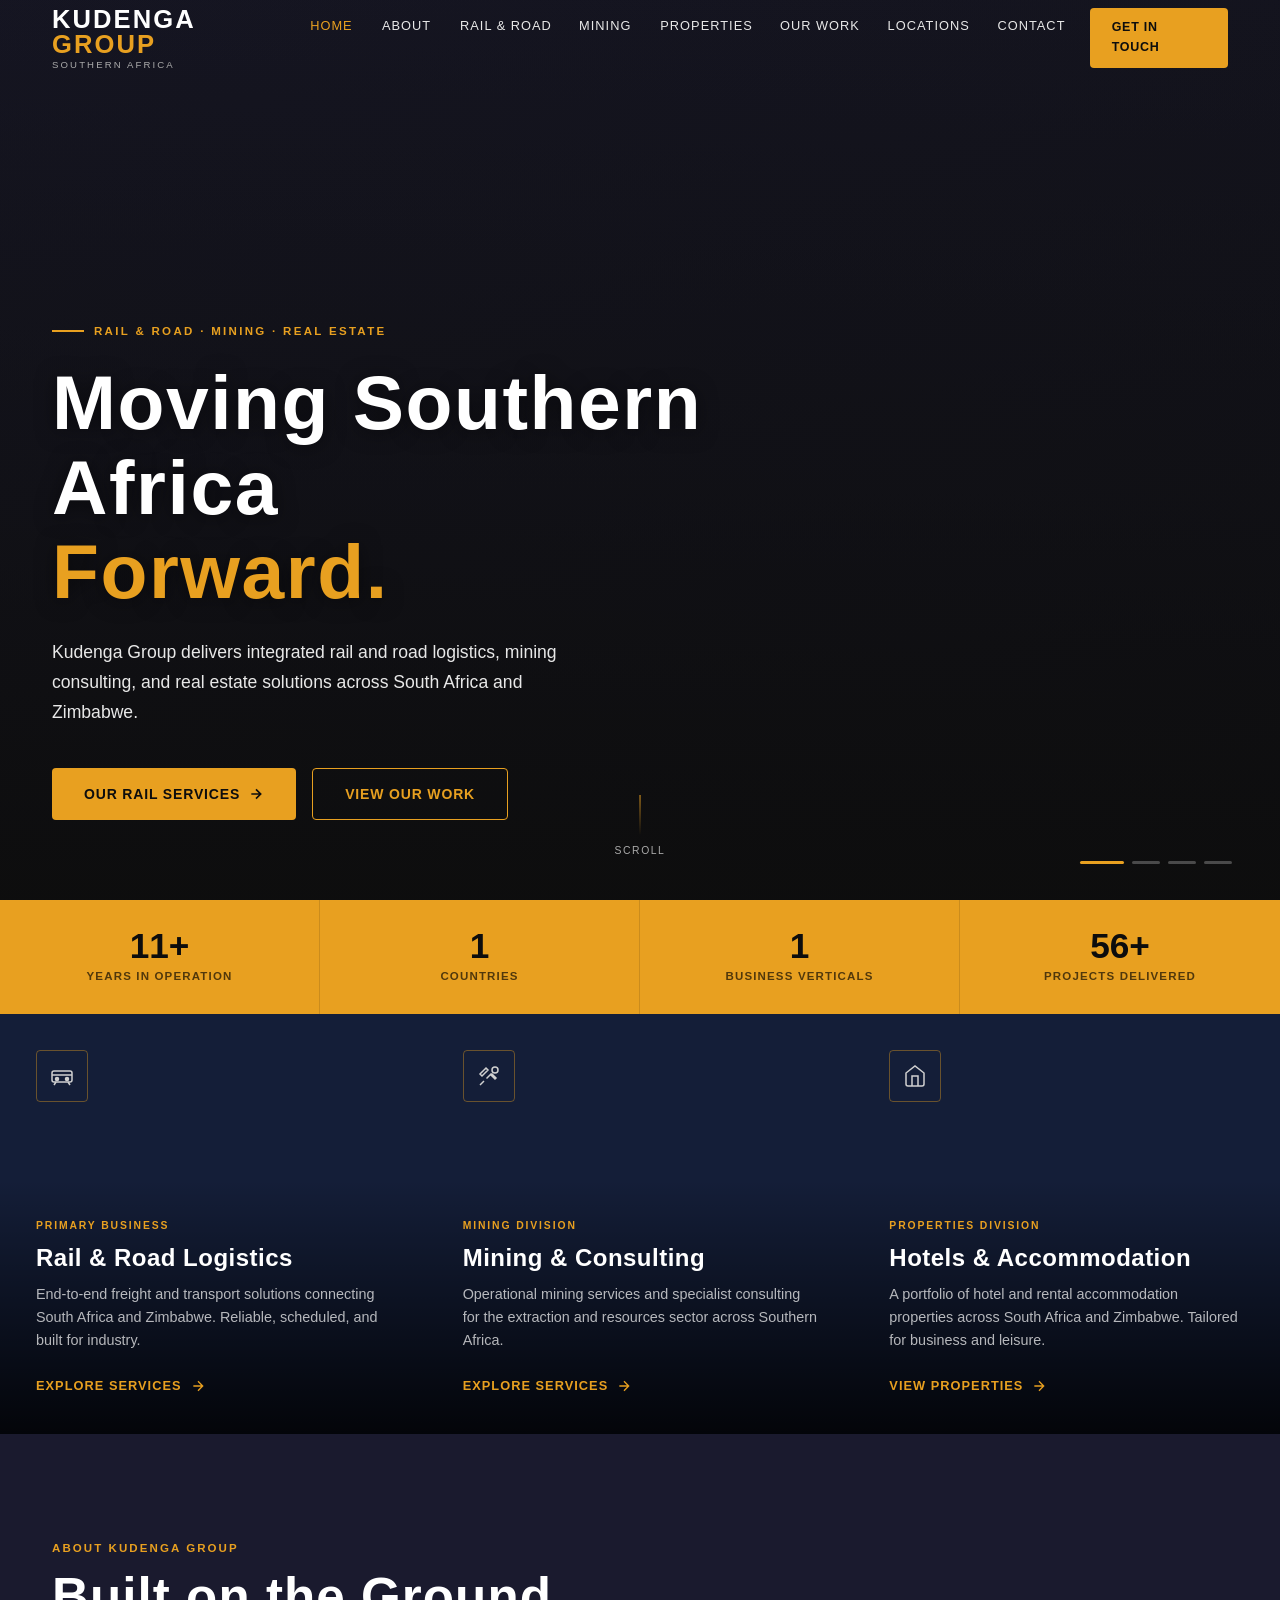
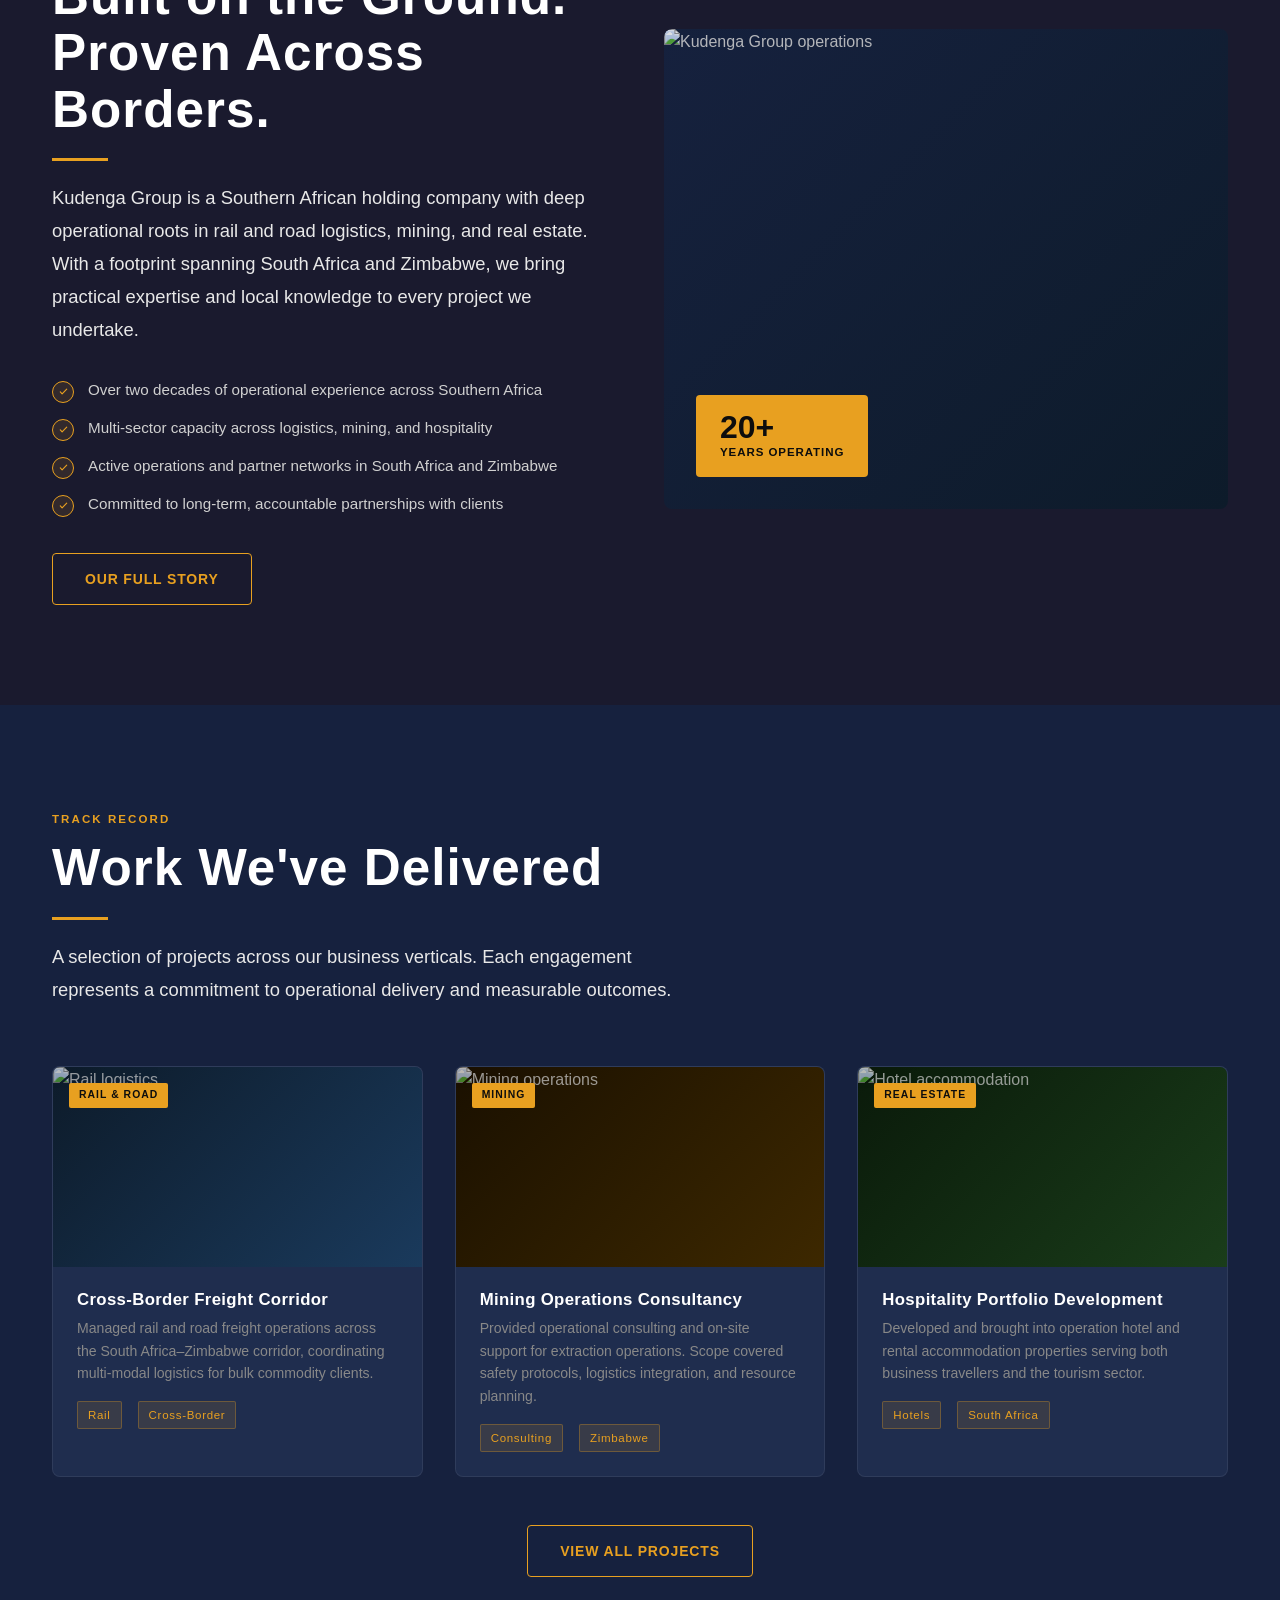
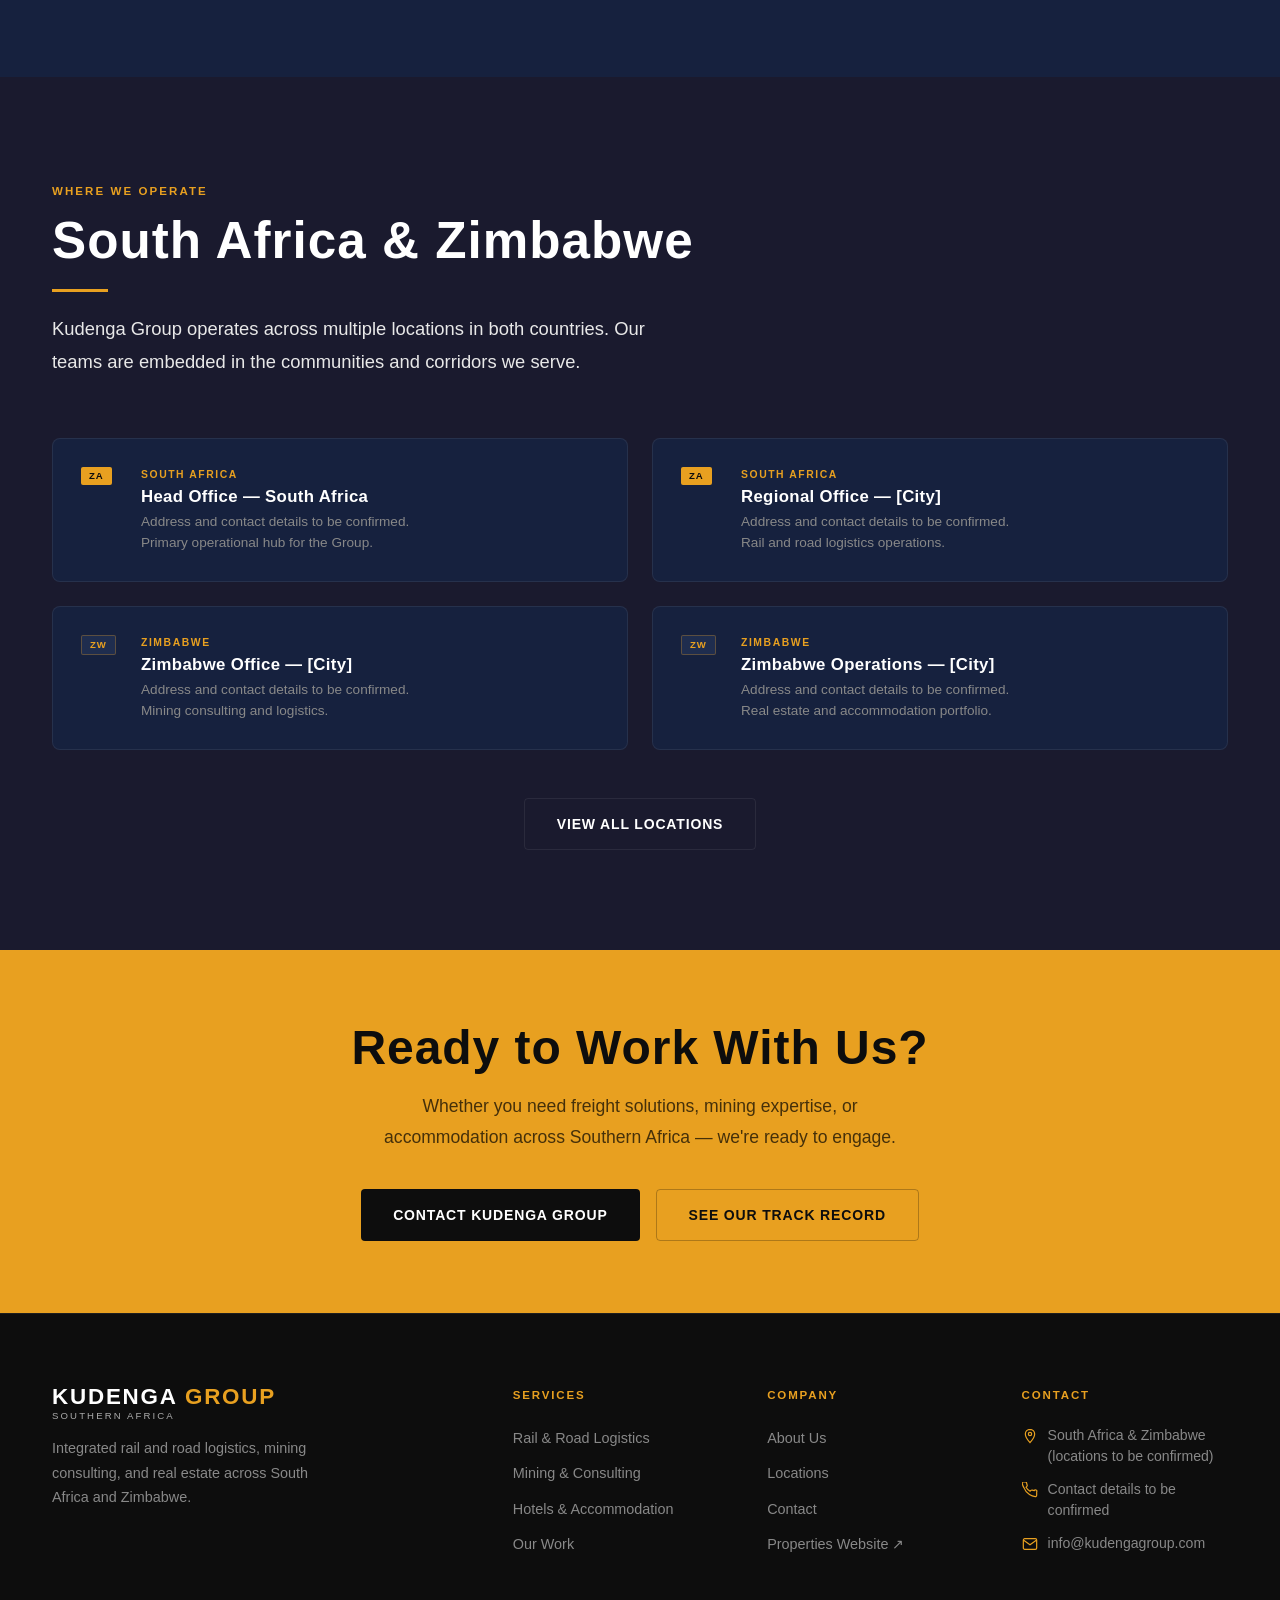
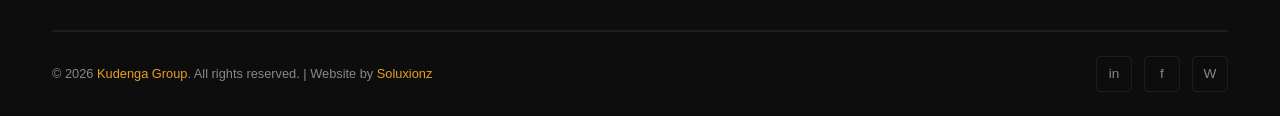
==== commit a150a196: "Update hero images and contact email in index.html" ====
--- a/index.html
+++ b/index.html
@@ -65,13 +65,13 @@
     <section class="hero" aria-label="Hero">
       <div class="hero__slides" aria-hidden="true">
         <!-- Slide 1: Rail (primary) -->
-        <div class="hero__slide active" style="background-image: linear-gradient(160deg,rgba(13,13,13,0.25) 0%,rgba(13,13,13,0.65) 100%), url('images/hero-rail.jpg'); background-size:cover; background-position:center;"></div>
+        <div class="hero__slide active" style="background-image: linear-gradient(160deg,rgba(13,13,13,0.25) 0%,rgba(13,13,13,0.65) 100%), url('https://images.unsplash.com/photo-1474487548417-781cb71495f3?w=1600&q=80'); background-size:cover; background-position:center;"></div>
         <!-- Slide 2: Road Logistics -->
-        <div class="hero__slide" style="background-image: linear-gradient(160deg,rgba(13,13,13,0.25) 0%,rgba(13,13,13,0.65) 100%), url('images/hero-road.jpg'); background-size:cover; background-position:center;"></div>
+        <div class="hero__slide" style="background-image: linear-gradient(160deg,rgba(13,13,13,0.25) 0%,rgba(13,13,13,0.65) 100%), url('https://images.unsplash.com/photo-1601584115197-04ecc0da31d7?w=1600&q=80'); background-size:cover; background-position:center;"></div>
         <!-- Slide 3: Mining -->
-        <div class="hero__slide" style="background-image: linear-gradient(160deg,rgba(13,13,13,0.25) 0%,rgba(13,13,13,0.65) 100%), url('images/hero-mining.jpg'); background-size:cover; background-position:center;"></div>
+        <div class="hero__slide" style="background-image: linear-gradient(160deg,rgba(13,13,13,0.25) 0%,rgba(13,13,13,0.65) 100%), url('https://images.unsplash.com/photo-1558618666-fcd25c85cd64?w=1600&q=80'); background-size:cover; background-position:center;"></div>
         <!-- Slide 4: Real Estate -->
-        <div class="hero__slide" style="background-image: linear-gradient(160deg,rgba(13,13,13,0.25) 0%,rgba(13,13,13,0.65) 100%), url('images/hero-property.jpg'); background-size:cover; background-position:center;"></div>
+        <div class="hero__slide" style="background-image: linear-gradient(160deg,rgba(13,13,13,0.25) 0%,rgba(13,13,13,0.65) 100%), url('https://images.unsplash.com/photo-1566073771259-6a8506099945?w=1600&q=80'); background-size:cover; background-position:center;"></div>
       </div>
       <div class="hero__overlay" aria-hidden="true"></div>
 
@@ -139,9 +139,9 @@
 
         <!-- Rail & Road (Primary) -->
         <div class="vertical-card" role="article">
-          <div class="vertical-card__bg" style="background-image: url('images/card-rail.jpg'); background-size:cover; background-position:center;"></div>
+          <div class="vertical-card__bg" style="background-image: url('https://images.unsplash.com/photo-1474487548417-781cb71495f3?w=900&q=80'); background-size:cover; background-position:center;"></div>
           <div class="vertical-card__overlay"></div>
-          <div class="vertical-card__icon" aria-hidden="true">🚂</div>
+          <div class="vertical-card__icon" aria-hidden="true"><svg width="24" height="24" viewBox="0 0 24 24" fill="none" stroke="currentColor" stroke-width="1.5"><rect x="2" y="7" width="20" height="11" rx="2"/><path d="M6 18l-2 3M18 18l2 3M2 11h20"/><circle cx="7" cy="15" r="1.5" fill="currentColor"/><circle cx="17" cy="15" r="1.5" fill="currentColor"/></svg></div>
           <div class="vertical-card__content">
             <span class="vertical-card__tag">Primary Business</span>
             <h3>Rail &amp; Road Logistics</h3>
@@ -155,9 +155,9 @@
 
         <!-- Mining -->
         <div class="vertical-card" role="article">
-          <div class="vertical-card__bg" style="background-image: url('images/card-mining.jpg'); background-size:cover; background-position:center;"></div>
+          <div class="vertical-card__bg" style="background-image: url('https://images.unsplash.com/photo-1558618666-fcd25c85cd64?w=900&q=80'); background-size:cover; background-position:center;"></div>
           <div class="vertical-card__overlay"></div>
-          <div class="vertical-card__icon" aria-hidden="true">⛏️</div>
+          <div class="vertical-card__icon" aria-hidden="true"><svg width="24" height="24" viewBox="0 0 24 24" fill="none" stroke="currentColor" stroke-width="1.5"><path d="M14.5 9.5l-5 5M9 4l2 2-6 6-2-2 6-6zM15 10l4 4-1 1-4-4 1-1zM3 21l4-4"/><circle cx="18" cy="6" r="3"/></svg></div>
           <div class="vertical-card__content">
             <span class="vertical-card__tag">Mining Division</span>
             <h3>Mining &amp; Consulting</h3>
@@ -171,9 +171,9 @@
 
         <!-- Real Estate -->
         <div class="vertical-card" role="article">
-          <div class="vertical-card__bg" style="background-image: url('images/card-property.jpg'); background-size:cover; background-position:center;"></div>
+          <div class="vertical-card__bg" style="background-image: url('https://images.unsplash.com/photo-1566073771259-6a8506099945?w=900&q=80'); background-size:cover; background-position:center;"></div>
           <div class="vertical-card__overlay"></div>
-          <div class="vertical-card__icon" aria-hidden="true">🏨</div>
+          <div class="vertical-card__icon" aria-hidden="true"><svg width="24" height="24" viewBox="0 0 24 24" fill="none" stroke="currentColor" stroke-width="1.5"><path d="M3 9l9-7 9 7v11a2 2 0 01-2 2H5a2 2 0 01-2-2z"/><polyline points="9 22 9 12 15 12 15 22"/></svg></div>
           <div class="vertical-card__content">
             <span class="vertical-card__tag">Properties Division</span>
             <h3>Hotels &amp; Accommodation</h3>
@@ -230,9 +230,7 @@
             <a href="about.html" class="btn btn--outline">Our Full Story</a>
           </div>
           <div class="about-strip__visual fade-up">
-            <div class="about-strip__placeholder">
-              <p style="font-size:0.7rem;letter-spacing:0.15em;color:var(--grey-dark);">IMAGE PLACEHOLDER<br/>Replace with operational photography</p>
-            </div>
+            <img src="https://images.unsplash.com/photo-1586528116311-ad8dd3c8310d?w=900&q=80" alt="Kudenga Group operations" style="width:100%;height:100%;object-fit:cover;border-radius:var(--radius-lg);opacity:0.85;" loading="lazy"/>
             <div class="about-strip__badge">
               <div class="about-strip__badge-num">20+</div>
               <div class="about-strip__badge-text">Years Operating</div>
@@ -259,7 +257,7 @@
         <div class="grid-3">
           <div class="project-card fade-up" role="article">
             <div class="project-card__img">
-              <div class="project-card__img-placeholder" aria-hidden="true">🚂</div>
+              <img src="https://images.unsplash.com/photo-1474487548417-781cb71495f3?w=600&q=75" alt="Rail logistics" style="width:100%;height:100%;object-fit:cover;opacity:0.7;" loading="lazy"/>
               <span class="project-card__sector">Rail &amp; Road</span>
             </div>
             <div class="project-card__body">
@@ -274,7 +272,7 @@
 
           <div class="project-card fade-up" role="article">
             <div class="project-card__img" style="background: linear-gradient(135deg, #1a1000 0%, #3d2800 100%);">
-              <div class="project-card__img-placeholder" aria-hidden="true">⛏️</div>
+              <img src="https://images.unsplash.com/photo-1558618666-fcd25c85cd64?w=600&q=75" alt="Mining operations" style="width:100%;height:100%;object-fit:cover;opacity:0.7;" loading="lazy"/>
               <span class="project-card__sector">Mining</span>
             </div>
             <div class="project-card__body">
@@ -289,7 +287,7 @@
 
           <div class="project-card fade-up" role="article">
             <div class="project-card__img" style="background: linear-gradient(135deg, #0a1a0a 0%, #1a3d1a 100%);">
-              <div class="project-card__img-placeholder" aria-hidden="true">🏨</div>
+              <img src="https://images.unsplash.com/photo-1566073771259-6a8506099945?w=600&q=75" alt="Hotel accommodation" style="width:100%;height:100%;object-fit:cover;opacity:0.7;" loading="lazy"/>
               <span class="project-card__sector">Real Estate</span>
             </div>
             <div class="project-card__body">
@@ -323,7 +321,7 @@
 
         <div class="locations-grid">
           <div class="location-card fade-up">
-            <div class="location-card__flag" aria-hidden="true">🇿🇦</div>
+            <div class="location-card__flag" aria-hidden="true" style="font-size:0;"><span style="display:inline-block;background:var(--amber);color:var(--black);font-size:0.6rem;font-weight:800;letter-spacing:0.1em;padding:4px 8px;border-radius:2px;">ZA</span></div>
             <div>
               <div class="location-card__country">South Africa</div>
               <h4>Head Office — South Africa</h4>
@@ -331,7 +329,7 @@
             </div>
           </div>
           <div class="location-card fade-up">
-            <div class="location-card__flag" aria-hidden="true">🇿🇦</div>
+            <div class="location-card__flag" aria-hidden="true" style="font-size:0;"><span style="display:inline-block;background:var(--amber);color:var(--black);font-size:0.6rem;font-weight:800;letter-spacing:0.1em;padding:4px 8px;border-radius:2px;">ZA</span></div>
             <div>
               <div class="location-card__country">South Africa</div>
               <h4>Regional Office — [City]</h4>
@@ -339,7 +337,7 @@
             </div>
           </div>
           <div class="location-card fade-up">
-            <div class="location-card__flag" aria-hidden="true">🇿🇼</div>
+            <div class="location-card__flag" aria-hidden="true" style="font-size:0;"><span style="display:inline-block;background:var(--steel-light);color:var(--amber);font-size:0.6rem;font-weight:800;letter-spacing:0.1em;padding:4px 8px;border-radius:2px;border:1px solid var(--border-amber);">ZW</span></div>
             <div>
               <div class="location-card__country">Zimbabwe</div>
               <h4>Zimbabwe Office — [City]</h4>
@@ -347,7 +345,7 @@
             </div>
           </div>
           <div class="location-card fade-up">
-            <div class="location-card__flag" aria-hidden="true">🇿🇼</div>
+            <div class="location-card__flag" aria-hidden="true" style="font-size:0;"><span style="display:inline-block;background:var(--steel-light);color:var(--amber);font-size:0.6rem;font-weight:800;letter-spacing:0.1em;padding:4px 8px;border-radius:2px;border:1px solid var(--border-amber);">ZW</span></div>
             <div>
               <div class="location-card__country">Zimbabwe</div>
               <h4>Zimbabwe Operations — [City]</h4>
@@ -424,7 +422,7 @@
           </div>
           <div class="footer__contact-item">
             <svg viewBox="0 0 24 24" aria-hidden="true"><path d="M4 4h16c1.1 0 2 .9 2 2v12c0 1.1-.9 2-2 2H4c-1.1 0-2-.9-2-2V6c0-1.1.9-2 2-2z"/><polyline points="22,6 12,13 2,6"/></svg>
-            <span>info@kudenga.co.za</span>
+            <span>info@kudengagroup.com</span>
           </div>
         </div>
       </div>
--- a/css/style.css
+++ b/css/style.css
@@ -0,0 +1,1055 @@
+/* ============================================================
+   KUDENGA GROUP — DESIGN SYSTEM
+   Palette: Charcoal / Steel / Amber / Off-white
+   ============================================================ */
+
+:root {
+  --black:        #0d0d0d;
+  --charcoal:     #1a1a2e;
+  --steel:        #16213e;
+  --steel-light:  #1f2d4e;
+  --amber:        #e8a020;
+  --amber-dark:   #c4861a;
+  --amber-glow:   rgba(232, 160, 32, 0.12);
+  --offwhite:     #f4f4f4;
+  --white:        #ffffff;
+  --grey-light:   #e8e8e8;
+  --grey-mid:     #aaaaaa;
+  --grey-dark:    #555555;
+  --text-body:    #d0d0d0;
+  --text-muted:   #888888;
+  --border:       rgba(255,255,255,0.07);
+  --border-amber: rgba(232, 160, 32, 0.3);
+
+  --font-display: 'Barlow Condensed', sans-serif;
+  --font-body:    'Inter', sans-serif;
+
+  --nav-height:   76px;
+  --section-pad:  100px;
+  --radius:       4px;
+  --radius-lg:    8px;
+  --transition:   0.3s ease;
+  --shadow:       0 8px 32px rgba(0,0,0,0.4);
+  --shadow-amber: 0 4px 24px rgba(232,160,32,0.2);
+}
+
+/* ── RESET ─────────────────────────────────────────────── */
+*, *::before, *::after { box-sizing: border-box; margin: 0; padding: 0; }
+html { scroll-behavior: smooth; font-size: 16px; }
+body {
+  font-family: var(--font-body);
+  background: var(--charcoal);
+  color: var(--text-body);
+  line-height: 1.6;
+  overflow-x: hidden;
+}
+img { max-width: 100%; display: block; }
+a { text-decoration: none; color: inherit; }
+ul { list-style: none; }
+button { cursor: pointer; border: none; background: none; font-family: inherit; }
+
+/* ── TYPOGRAPHY ─────────────────────────────────────────── */
+h1, h2, h3, h4, h5 {
+  font-family: var(--font-display);
+  font-weight: 700;
+  line-height: 1.1;
+  letter-spacing: 0.02em;
+  color: var(--white);
+}
+h1 { font-size: clamp(2.8rem, 6vw, 5.5rem); }
+h2 { font-size: clamp(2rem, 4vw, 3.2rem); }
+h3 { font-size: clamp(1.4rem, 2.5vw, 2rem); }
+h4 { font-size: 1.2rem; }
+p  { font-size: 1rem; line-height: 1.75; color: var(--text-body); }
+
+.eyebrow {
+  display: inline-block;
+  font-family: var(--font-body);
+  font-size: 0.72rem;
+  font-weight: 600;
+  letter-spacing: 0.18em;
+  text-transform: uppercase;
+  color: var(--amber);
+  margin-bottom: 0.75rem;
+}
+.lead {
+  font-size: 1.15rem;
+  color: var(--grey-light);
+  max-width: 640px;
+  line-height: 1.8;
+}
+
+/* ── LAYOUT ─────────────────────────────────────────────── */
+.container {
+  width: 100%;
+  max-width: 1240px;
+  margin: 0 auto;
+  padding: 0 32px;
+}
+.container--wide { max-width: 1440px; }
+.section { padding: var(--section-pad) 0; }
+.section--dark  { background: var(--charcoal); }
+.section--steel { background: var(--steel); }
+.section--black { background: var(--black); }
+
+.grid-2 { display: grid; grid-template-columns: 1fr 1fr; gap: 48px; align-items: center; }
+.grid-3 { display: grid; grid-template-columns: repeat(3, 1fr); gap: 32px; }
+.grid-4 { display: grid; grid-template-columns: repeat(4, 1fr); gap: 24px; }
+
+/* ── SECTION HEADER ─────────────────────────────────────── */
+.section-header { margin-bottom: 60px; }
+.section-header--center { text-align: center; }
+.section-header--center .lead { margin: 0 auto; }
+.section-header h2 { margin-bottom: 16px; }
+.section-header .lead { margin-top: 12px; }
+
+/* ── AMBER ACCENT LINE ───────────────────────────────────── */
+.accent-line {
+  display: block;
+  width: 56px;
+  height: 3px;
+  background: var(--amber);
+  margin: 20px 0;
+}
+.section-header--center .accent-line { margin: 20px auto; }
+
+/* ── BUTTONS ─────────────────────────────────────────────── */
+.btn {
+  display: inline-flex;
+  align-items: center;
+  gap: 8px;
+  padding: 14px 32px;
+  font-family: var(--font-body);
+  font-size: 0.875rem;
+  font-weight: 600;
+  letter-spacing: 0.06em;
+  text-transform: uppercase;
+  border-radius: var(--radius);
+  transition: all var(--transition);
+}
+.btn--primary {
+  background: var(--amber);
+  color: var(--black);
+}
+.btn--primary:hover {
+  background: var(--amber-dark);
+  transform: translateY(-2px);
+  box-shadow: var(--shadow-amber);
+}
+.btn--outline {
+  border: 1.5px solid var(--amber);
+  color: var(--amber);
+}
+.btn--outline:hover {
+  background: var(--amber);
+  color: var(--black);
+  transform: translateY(-2px);
+}
+.btn--ghost {
+  border: 1.5px solid var(--border);
+  color: var(--white);
+}
+.btn--ghost:hover {
+  border-color: var(--amber);
+  color: var(--amber);
+}
+
+/* ── NAVIGATION ──────────────────────────────────────────── */
+.nav {
+  position: fixed;
+  top: 0; left: 0; right: 0;
+  z-index: 1000;
+  height: var(--nav-height);
+  display: flex;
+  align-items: center;
+  transition: background var(--transition), box-shadow var(--transition);
+  background: transparent;
+}
+.nav.scrolled {
+  background: rgba(13, 13, 13, 0.97);
+  box-shadow: 0 2px 24px rgba(0,0,0,0.5);
+  backdrop-filter: blur(12px);
+}
+.nav__inner {
+  width: 100%;
+  max-width: 1240px;
+  margin: 0 auto;
+  padding: 0 32px;
+  display: flex;
+  align-items: center;
+  justify-content: space-between;
+}
+.nav__logo {
+  display: flex;
+  flex-direction: column;
+  line-height: 1;
+}
+.nav__logo-name {
+  font-family: var(--font-display);
+  font-size: 1.6rem;
+  font-weight: 700;
+  letter-spacing: 0.08em;
+  text-transform: uppercase;
+  color: var(--white);
+}
+.nav__logo-name span { color: var(--amber); }
+.nav__logo-tag {
+  font-size: 0.6rem;
+  letter-spacing: 0.22em;
+  text-transform: uppercase;
+  color: var(--grey-mid);
+  margin-top: 2px;
+}
+.nav__links {
+  display: flex;
+  align-items: center;
+  gap: 8px;
+}
+.nav__links a {
+  font-size: 0.8rem;
+  font-weight: 500;
+  letter-spacing: 0.08em;
+  text-transform: uppercase;
+  color: var(--grey-light);
+  padding: 8px 12px;
+  border-radius: var(--radius);
+  transition: color var(--transition);
+  position: relative;
+}
+.nav__links a::after {
+  content: '';
+  position: absolute;
+  bottom: 4px; left: 12px; right: 12px;
+  height: 1.5px;
+  background: var(--amber);
+  transform: scaleX(0);
+  transition: transform var(--transition);
+}
+.nav__links a:hover { color: var(--white); }
+.nav__links a:hover::after { transform: scaleX(1); }
+.nav__links a.active { color: var(--amber); }
+.nav__cta {
+  margin-left: 16px;
+  padding: 10px 22px;
+  font-size: 0.78rem;
+}
+.nav__hamburger {
+  display: none;
+  flex-direction: column;
+  gap: 5px;
+  padding: 8px;
+}
+.nav__hamburger span {
+  display: block;
+  width: 24px;
+  height: 2px;
+  background: var(--white);
+  transition: all var(--transition);
+  border-radius: 2px;
+}
+
+/* ── MOBILE NAV ──────────────────────────────────────────── */
+.nav__mobile {
+  display: none;
+  position: fixed;
+  top: var(--nav-height);
+  left: 0; right: 0;
+  background: rgba(10,10,20,0.98);
+  backdrop-filter: blur(16px);
+  padding: 24px 32px 40px;
+  z-index: 999;
+  border-top: 1px solid var(--border);
+  flex-direction: column;
+  gap: 4px;
+}
+.nav__mobile.open { display: flex; }
+.nav__mobile a {
+  font-size: 1rem;
+  font-weight: 500;
+  letter-spacing: 0.06em;
+  text-transform: uppercase;
+  color: var(--grey-light);
+  padding: 14px 0;
+  border-bottom: 1px solid var(--border);
+  transition: color var(--transition);
+}
+.nav__mobile a:hover { color: var(--amber); }
+.nav__mobile .btn {
+  margin-top: 20px;
+  width: 100%;
+  justify-content: center;
+}
+
+/* ── HERO ────────────────────────────────────────────────── */
+.hero {
+  position: relative;
+  height: 100vh;
+  min-height: 680px;
+  display: flex;
+  align-items: flex-end;
+  overflow: hidden;
+}
+.hero__slides {
+  position: absolute;
+  inset: 0;
+}
+.hero__slide {
+  position: absolute;
+  inset: 0;
+  background-size: cover;
+  background-position: center;
+  opacity: 0;
+  transition: opacity 1.2s ease;
+}
+.hero__slide.active { opacity: 1; }
+
+/* Placeholder gradient backgrounds until real images are added */
+.hero__slide:nth-child(1) {
+  background-image:
+    linear-gradient(160deg, rgba(13,13,13,0.3) 0%, rgba(13,13,13,0.6) 100%),
+    linear-gradient(135deg, #0d1b2a 0%, #1a3a5c 50%, #0d1b2a 100%);
+}
+.hero__slide:nth-child(2) {
+  background-image:
+    linear-gradient(160deg, rgba(13,13,13,0.3) 0%, rgba(13,13,13,0.6) 100%),
+    linear-gradient(135deg, #1a1a0d 0%, #3a2a0d 50%, #1a1a0d 100%);
+}
+.hero__slide:nth-child(3) {
+  background-image:
+    linear-gradient(160deg, rgba(13,13,13,0.3) 0%, rgba(13,13,13,0.6) 100%),
+    linear-gradient(135deg, #0d1a0d 0%, #1a3a1a 50%, #0d1a0d 100%);
+}
+
+.hero__overlay {
+  position: absolute;
+  inset: 0;
+  background: linear-gradient(
+    to top,
+    rgba(13,13,13,0.95) 0%,
+    rgba(13,13,13,0.5) 45%,
+    rgba(13,13,13,0.15) 100%
+  );
+}
+.hero__content {
+  position: relative;
+  z-index: 2;
+  width: 100%;
+  max-width: 1240px;
+  margin: 0 auto;
+  padding: 0 32px 80px;
+}
+.hero__label {
+  display: inline-flex;
+  align-items: center;
+  gap: 10px;
+  margin-bottom: 20px;
+}
+.hero__label-line {
+  width: 32px;
+  height: 2px;
+  background: var(--amber);
+}
+.hero__label span {
+  font-size: 0.72rem;
+  font-weight: 600;
+  letter-spacing: 0.2em;
+  text-transform: uppercase;
+  color: var(--amber);
+}
+.hero h1 {
+  max-width: 820px;
+  margin-bottom: 24px;
+  text-shadow: 0 2px 20px rgba(0,0,0,0.5);
+}
+.hero h1 em {
+  font-style: normal;
+  color: var(--amber);
+}
+.hero__sub {
+  font-size: 1.1rem;
+  color: var(--grey-light);
+  max-width: 560px;
+  margin-bottom: 40px;
+  line-height: 1.7;
+}
+.hero__actions {
+  display: flex;
+  gap: 16px;
+  flex-wrap: wrap;
+}
+.hero__indicators {
+  position: absolute;
+  bottom: 36px;
+  right: 48px;
+  display: flex;
+  gap: 8px;
+  z-index: 2;
+}
+.hero__dot {
+  width: 28px;
+  height: 3px;
+  background: rgba(255,255,255,0.25);
+  border-radius: 2px;
+  cursor: pointer;
+  transition: background var(--transition), width var(--transition);
+}
+.hero__dot.active {
+  background: var(--amber);
+  width: 44px;
+}
+.hero__scroll {
+  position: absolute;
+  bottom: 40px;
+  left: 50%;
+  transform: translateX(-50%);
+  z-index: 2;
+  display: flex;
+  flex-direction: column;
+  align-items: center;
+  gap: 8px;
+  color: var(--grey-mid);
+  font-size: 0.65rem;
+  letter-spacing: 0.15em;
+  text-transform: uppercase;
+}
+.hero__scroll-line {
+  width: 1px;
+  height: 40px;
+  background: linear-gradient(to bottom, var(--amber), transparent);
+  animation: scrollPulse 2s ease-in-out infinite;
+}
+@keyframes scrollPulse {
+  0%, 100% { opacity: 1; transform: scaleY(1); }
+  50% { opacity: 0.4; transform: scaleY(0.6); }
+}
+
+/* ── STATS BAR ───────────────────────────────────────────── */
+.stats-bar {
+  background: var(--amber);
+  padding: 0;
+}
+.stats-bar__inner {
+  display: grid;
+  grid-template-columns: repeat(4, 1fr);
+}
+.stats-bar__item {
+  padding: 28px 32px;
+  border-right: 1px solid rgba(0,0,0,0.12);
+  display: flex;
+  flex-direction: column;
+  align-items: center;
+  text-align: center;
+}
+.stats-bar__item:last-child { border-right: none; }
+.stats-bar__num {
+  font-family: var(--font-display);
+  font-size: 2.2rem;
+  font-weight: 700;
+  color: var(--black);
+  line-height: 1;
+}
+.stats-bar__label {
+  font-size: 0.72rem;
+  font-weight: 600;
+  letter-spacing: 0.1em;
+  text-transform: uppercase;
+  color: rgba(0,0,0,0.65);
+  margin-top: 4px;
+}
+
+/* ── VERTICALS STRIP ─────────────────────────────────────── */
+.verticals {
+  background: var(--steel);
+  padding: 0;
+  overflow: hidden;
+}
+.verticals__track {
+  display: grid;
+  grid-template-columns: repeat(3, 1fr);
+}
+.vertical-card {
+  position: relative;
+  height: 420px;
+  overflow: hidden;
+  cursor: pointer;
+}
+.vertical-card__bg {
+  position: absolute;
+  inset: 0;
+  transition: transform 0.6s ease;
+}
+.vertical-card:hover .vertical-card__bg { transform: scale(1.04); }
+
+.vertical-card:nth-child(1) .vertical-card__bg {
+  background: linear-gradient(135deg, #0a1628 0%, #1a3a5c 100%);
+}
+.vertical-card:nth-child(2) .vertical-card__bg {
+  background: linear-gradient(135deg, #1a1000 0%, #3d2800 100%);
+}
+.vertical-card:nth-child(3) .vertical-card__bg {
+  background: linear-gradient(135deg, #0a1a0a 0%, #1a3d1a 100%);
+}
+
+.vertical-card__overlay {
+  position: absolute;
+  inset: 0;
+  background: linear-gradient(to top, rgba(0,0,0,0.85) 0%, rgba(0,0,0,0.1) 60%);
+}
+.vertical-card__icon {
+  position: absolute;
+  top: 36px;
+  left: 36px;
+  width: 52px;
+  height: 52px;
+  border: 1.5px solid rgba(232,160,32,0.4);
+  border-radius: var(--radius);
+  display: flex;
+  align-items: center;
+  justify-content: center;
+  font-size: 1.5rem;
+  transition: border-color var(--transition), background var(--transition);
+}
+.vertical-card:hover .vertical-card__icon {
+  border-color: var(--amber);
+  background: var(--amber-glow);
+}
+.vertical-card__content {
+  position: absolute;
+  bottom: 0;
+  left: 0; right: 0;
+  padding: 36px;
+  transform: translateY(0);
+  transition: transform var(--transition);
+}
+.vertical-card__tag {
+  font-size: 0.65rem;
+  font-weight: 600;
+  letter-spacing: 0.18em;
+  text-transform: uppercase;
+  color: var(--amber);
+  margin-bottom: 10px;
+  display: block;
+}
+.vertical-card h3 {
+  font-size: 1.5rem;
+  margin-bottom: 12px;
+  color: var(--white);
+}
+.vertical-card p {
+  font-size: 0.9rem;
+  color: rgba(255,255,255,0.7);
+  line-height: 1.6;
+  margin-bottom: 20px;
+}
+.vertical-card__link {
+  display: inline-flex;
+  align-items: center;
+  gap: 8px;
+  font-size: 0.8rem;
+  font-weight: 600;
+  letter-spacing: 0.08em;
+  text-transform: uppercase;
+  color: var(--amber);
+  transition: gap var(--transition);
+}
+.vertical-card:hover .vertical-card__link { gap: 14px; }
+.vertical-card__link svg {
+  width: 16px;
+  height: 16px;
+  fill: none;
+  stroke: currentColor;
+  stroke-width: 2;
+}
+
+/* ── ABOUT STRIP ─────────────────────────────────────────── */
+.about-strip {
+  background: var(--charcoal);
+  padding: var(--section-pad) 0;
+}
+.about-strip__text h2 { margin-bottom: 8px; }
+.about-strip__text .lead { margin-top: 16px; margin-bottom: 32px; }
+.about-strip__visual {
+  position: relative;
+  height: 480px;
+  background: linear-gradient(135deg, #16213e 0%, #0d1b2a 100%);
+  border-radius: var(--radius-lg);
+  overflow: hidden;
+  display: flex;
+  align-items: center;
+  justify-content: center;
+}
+.about-strip__placeholder {
+  font-family: var(--font-display);
+  font-size: 0.75rem;
+  letter-spacing: 0.15em;
+  text-transform: uppercase;
+  color: var(--grey-dark);
+  text-align: center;
+}
+.about-strip__badge {
+  position: absolute;
+  bottom: 32px;
+  left: 32px;
+  background: var(--amber);
+  color: var(--black);
+  padding: 16px 24px;
+  border-radius: var(--radius);
+}
+.about-strip__badge-num {
+  font-family: var(--font-display);
+  font-size: 2rem;
+  font-weight: 700;
+  line-height: 1;
+}
+.about-strip__badge-text {
+  font-size: 0.72rem;
+  font-weight: 600;
+  letter-spacing: 0.08em;
+  text-transform: uppercase;
+}
+.checklist {
+  display: flex;
+  flex-direction: column;
+  gap: 14px;
+  margin-bottom: 36px;
+}
+.checklist__item {
+  display: flex;
+  align-items: flex-start;
+  gap: 14px;
+}
+.checklist__icon {
+  width: 22px;
+  height: 22px;
+  min-width: 22px;
+  border-radius: 50%;
+  background: var(--amber-glow);
+  border: 1.5px solid var(--amber);
+  display: flex;
+  align-items: center;
+  justify-content: center;
+  margin-top: 2px;
+}
+.checklist__icon svg {
+  width: 11px;
+  height: 11px;
+  fill: none;
+  stroke: var(--amber);
+  stroke-width: 2.5;
+}
+.checklist__text {
+  font-size: 0.95rem;
+  color: var(--text-body);
+  line-height: 1.5;
+}
+
+/* ── PROJECTS PREVIEW ────────────────────────────────────── */
+.projects-preview {
+  background: var(--steel);
+  padding: var(--section-pad) 0;
+}
+.project-card {
+  background: var(--steel-light);
+  border: 1px solid var(--border);
+  border-radius: var(--radius-lg);
+  overflow: hidden;
+  transition: transform var(--transition), box-shadow var(--transition), border-color var(--transition);
+}
+.project-card:hover {
+  transform: translateY(-6px);
+  box-shadow: var(--shadow);
+  border-color: var(--border-amber);
+}
+.project-card__img {
+  height: 200px;
+  background: linear-gradient(135deg, #0d1b2a 0%, #1a3a5c 100%);
+  display: flex;
+  align-items: center;
+  justify-content: center;
+  position: relative;
+  overflow: hidden;
+}
+.project-card__img-placeholder {
+  font-size: 2.5rem;
+  opacity: 0.3;
+}
+.project-card__sector {
+  position: absolute;
+  top: 16px;
+  left: 16px;
+  background: var(--amber);
+  color: var(--black);
+  font-size: 0.65rem;
+  font-weight: 700;
+  letter-spacing: 0.1em;
+  text-transform: uppercase;
+  padding: 4px 10px;
+  border-radius: 2px;
+}
+.project-card__body { padding: 24px; }
+.project-card__body h4 {
+  font-size: 1.05rem;
+  margin-bottom: 8px;
+  color: var(--white);
+}
+.project-card__body p {
+  font-size: 0.88rem;
+  color: var(--text-muted);
+  line-height: 1.6;
+  margin-bottom: 16px;
+}
+.project-card__meta {
+  display: flex;
+  gap: 16px;
+  flex-wrap: wrap;
+}
+.project-card__tag {
+  font-size: 0.72rem;
+  font-weight: 500;
+  letter-spacing: 0.06em;
+  color: var(--amber);
+  background: var(--amber-glow);
+  padding: 4px 10px;
+  border-radius: 2px;
+  border: 1px solid var(--border-amber);
+}
+
+/* ── LOCATIONS STRIP ─────────────────────────────────────── */
+.locations-strip {
+  background: var(--charcoal);
+  padding: var(--section-pad) 0;
+}
+.locations-grid {
+  display: grid;
+  grid-template-columns: repeat(2, 1fr);
+  gap: 24px;
+  margin-top: 48px;
+}
+.location-card {
+  background: var(--steel);
+  border: 1px solid var(--border);
+  border-radius: var(--radius-lg);
+  padding: 28px;
+  display: flex;
+  gap: 20px;
+  align-items: flex-start;
+  transition: border-color var(--transition);
+}
+.location-card:hover { border-color: var(--border-amber); }
+.location-card__flag {
+  font-size: 2rem;
+  line-height: 1;
+  min-width: 40px;
+}
+.location-card__country {
+  font-size: 0.65rem;
+  font-weight: 700;
+  letter-spacing: 0.15em;
+  text-transform: uppercase;
+  color: var(--amber);
+  margin-bottom: 4px;
+}
+.location-card h4 {
+  font-size: 1.05rem;
+  color: var(--white);
+  margin-bottom: 6px;
+}
+.location-card p {
+  font-size: 0.85rem;
+  color: var(--text-muted);
+  line-height: 1.5;
+}
+
+/* ── CTA BAND ────────────────────────────────────────────── */
+.cta-band {
+  background: var(--amber);
+  padding: 72px 0;
+  text-align: center;
+}
+.cta-band h2 {
+  color: var(--black);
+  font-size: clamp(2rem, 4vw, 3rem);
+  margin-bottom: 16px;
+}
+.cta-band p {
+  color: rgba(0,0,0,0.7);
+  font-size: 1.1rem;
+  max-width: 560px;
+  margin: 0 auto 36px;
+}
+.cta-band .btn--primary {
+  background: var(--black);
+  color: var(--white);
+}
+.cta-band .btn--primary:hover {
+  background: var(--charcoal);
+  box-shadow: 0 8px 24px rgba(0,0,0,0.3);
+}
+
+/* ── FOOTER ──────────────────────────────────────────────── */
+.footer {
+  background: var(--black);
+  padding: 72px 0 0;
+  border-top: 1px solid var(--border);
+}
+.footer__grid {
+  display: grid;
+  grid-template-columns: 2fr 1fr 1fr 1fr;
+  gap: 48px;
+  padding-bottom: 64px;
+}
+.footer__brand .nav__logo-name { font-size: 1.4rem; }
+.footer__brand p {
+  font-size: 0.9rem;
+  color: var(--text-muted);
+  margin-top: 16px;
+  line-height: 1.7;
+  max-width: 280px;
+}
+.footer__col-title {
+  font-family: var(--font-body);
+  font-size: 0.72rem;
+  font-weight: 700;
+  letter-spacing: 0.16em;
+  text-transform: uppercase;
+  color: var(--amber);
+  margin-bottom: 20px;
+}
+.footer__links {
+  display: flex;
+  flex-direction: column;
+  gap: 10px;
+}
+.footer__links a {
+  font-size: 0.9rem;
+  color: var(--text-muted);
+  transition: color var(--transition);
+}
+.footer__links a:hover { color: var(--white); }
+.footer__contact-item {
+  display: flex;
+  gap: 10px;
+  align-items: flex-start;
+  margin-bottom: 12px;
+}
+.footer__contact-item svg {
+  width: 16px;
+  height: 16px;
+  min-width: 16px;
+  fill: none;
+  stroke: var(--amber);
+  stroke-width: 1.8;
+  margin-top: 3px;
+}
+.footer__contact-item span {
+  font-size: 0.88rem;
+  color: var(--text-muted);
+  line-height: 1.5;
+}
+.footer__bottom {
+  border-top: 1px solid var(--border);
+  padding: 24px 0;
+  display: flex;
+  align-items: center;
+  justify-content: space-between;
+}
+.footer__copy {
+  font-size: 0.8rem;
+  color: var(--text-muted);
+}
+.footer__copy span { color: var(--amber); }
+.footer__social {
+  display: flex;
+  gap: 12px;
+}
+.footer__social a {
+  width: 36px;
+  height: 36px;
+  border: 1px solid var(--border);
+  border-radius: var(--radius);
+  display: flex;
+  align-items: center;
+  justify-content: center;
+  color: var(--text-muted);
+  font-size: 0.85rem;
+  transition: all var(--transition);
+}
+.footer__social a:hover {
+  border-color: var(--amber);
+  color: var(--amber);
+  background: var(--amber-glow);
+}
+
+/* ── PAGE HERO (inner pages) ─────────────────────────────── */
+.page-hero {
+  padding: 160px 0 80px;
+  background: var(--steel);
+  border-bottom: 1px solid var(--border);
+}
+.page-hero .eyebrow { margin-bottom: 12px; }
+.page-hero h1 { font-size: clamp(2.4rem, 5vw, 4rem); margin-bottom: 20px; }
+.page-hero .lead { max-width: 640px; }
+
+/* ── CONTENT BLOCKS ──────────────────────────────────────── */
+.content-block {
+  padding: var(--section-pad) 0;
+}
+.service-list {
+  display: grid;
+  grid-template-columns: repeat(2, 1fr);
+  gap: 24px;
+  margin-top: 48px;
+}
+.service-item {
+  background: var(--steel);
+  border: 1px solid var(--border);
+  border-left: 3px solid var(--amber);
+  border-radius: 0 var(--radius-lg) var(--radius-lg) 0;
+  padding: 28px;
+  transition: border-color var(--transition), transform var(--transition);
+}
+.service-item:hover {
+  transform: translateX(4px);
+  border-color: var(--amber);
+}
+.service-item h4 {
+  margin-bottom: 10px;
+  color: var(--white);
+}
+.service-item p {
+  font-size: 0.9rem;
+  color: var(--text-muted);
+  line-height: 1.6;
+}
+
+/* ── CONTACT FORM ────────────────────────────────────────── */
+.contact-grid {
+  display: grid;
+  grid-template-columns: 1fr 1.4fr;
+  gap: 64px;
+  align-items: start;
+}
+.form-group {
+  margin-bottom: 20px;
+}
+.form-group label {
+  display: block;
+  font-size: 0.78rem;
+  font-weight: 600;
+  letter-spacing: 0.1em;
+  text-transform: uppercase;
+  color: var(--grey-mid);
+  margin-bottom: 8px;
+}
+.form-group input,
+.form-group select,
+.form-group textarea {
+  width: 100%;
+  background: var(--steel);
+  border: 1px solid var(--border);
+  border-radius: var(--radius);
+  padding: 14px 16px;
+  font-family: var(--font-body);
+  font-size: 0.95rem;
+  color: var(--white);
+  transition: border-color var(--transition);
+  outline: none;
+}
+.form-group input:focus,
+.form-group select:focus,
+.form-group textarea:focus {
+  border-color: var(--amber);
+}
+.form-group textarea { resize: vertical; min-height: 140px; }
+.form-row { display: grid; grid-template-columns: 1fr 1fr; gap: 16px; }
+.whatsapp-btn {
+  display: inline-flex;
+  align-items: center;
+  gap: 10px;
+  background: #25D366;
+  color: var(--white);
+  font-weight: 600;
+  font-size: 0.9rem;
+  padding: 14px 24px;
+  border-radius: var(--radius);
+  margin-top: 12px;
+  transition: background var(--transition), transform var(--transition);
+  width: 100%;
+  justify-content: center;
+}
+.whatsapp-btn:hover {
+  background: #1ebe5c;
+  transform: translateY(-2px);
+}
+
+/* ── DIVIDER ─────────────────────────────────────────────── */
+.divider {
+  border: none;
+  border-top: 1px solid var(--border);
+  margin: 0;
+}
+
+/* ── UTILITY ─────────────────────────────────────────────── */
+.text-amber { color: var(--amber); }
+.text-muted { color: var(--text-muted); }
+.text-center { text-align: center; }
+.mb-0 { margin-bottom: 0; }
+.mt-0 { margin-top: 0; }
+.mt-32 { margin-top: 32px; }
+.mt-48 { margin-top: 48px; }
+
+/* ── ANIMATIONS ──────────────────────────────────────────── */
+.fade-up {
+  opacity: 0;
+  transform: translateY(28px);
+  transition: opacity 0.6s ease, transform 0.6s ease;
+}
+.fade-up.visible {
+  opacity: 1;
+  transform: translateY(0);
+}
+.fade-up:nth-child(2) { transition-delay: 0.1s; }
+.fade-up:nth-child(3) { transition-delay: 0.2s; }
+.fade-up:nth-child(4) { transition-delay: 0.3s; }
+
+/* ── RESPONSIVE ──────────────────────────────────────────── */
+@media (max-width: 1024px) {
+  .grid-4 { grid-template-columns: repeat(2, 1fr); }
+  .footer__grid { grid-template-columns: 1fr 1fr; }
+  .stats-bar__inner { grid-template-columns: repeat(2, 1fr); }
+  .stats-bar__item:nth-child(2) { border-right: none; }
+}
+
+@media (max-width: 768px) {
+  :root { --section-pad: 64px; }
+  .nav__links { display: none; }
+  .nav__cta { display: none; }
+  .nav__hamburger { display: flex; }
+  .grid-2 { grid-template-columns: 1fr; }
+  .grid-3 { grid-template-columns: 1fr; }
+  .verticals__track { grid-template-columns: 1fr; }
+  .vertical-card { height: 320px; }
+  .locations-grid { grid-template-columns: 1fr; }
+  .service-list { grid-template-columns: 1fr; }
+  .contact-grid { grid-template-columns: 1fr; }
+  .footer__grid { grid-template-columns: 1fr; gap: 32px; }
+  .footer__bottom { flex-direction: column; gap: 16px; text-align: center; }
+  .hero__indicators { right: 24px; }
+  .stats-bar__inner { grid-template-columns: repeat(2, 1fr); }
+  .form-row { grid-template-columns: 1fr; }
+  .hero__actions { flex-direction: column; }
+  .hero__actions .btn { width: 100%; justify-content: center; }
+}
+
+@media (max-width: 480px) {
+  .container { padding: 0 20px; }
+  .stats-bar__inner { grid-template-columns: 1fr 1fr; }
+  .stats-bar__item { padding: 20px 16px; }
+  .stats-bar__num { font-size: 1.8rem; }
+}
+
+/* ── SCROLLBAR ───────────────────────────────────────────── */
+::-webkit-scrollbar { width: 6px; }
+::-webkit-scrollbar-track { background: var(--black); }
+::-webkit-scrollbar-thumb { background: var(--steel-light); border-radius: 3px; }
+::-webkit-scrollbar-thumb:hover { background: var(--amber); }
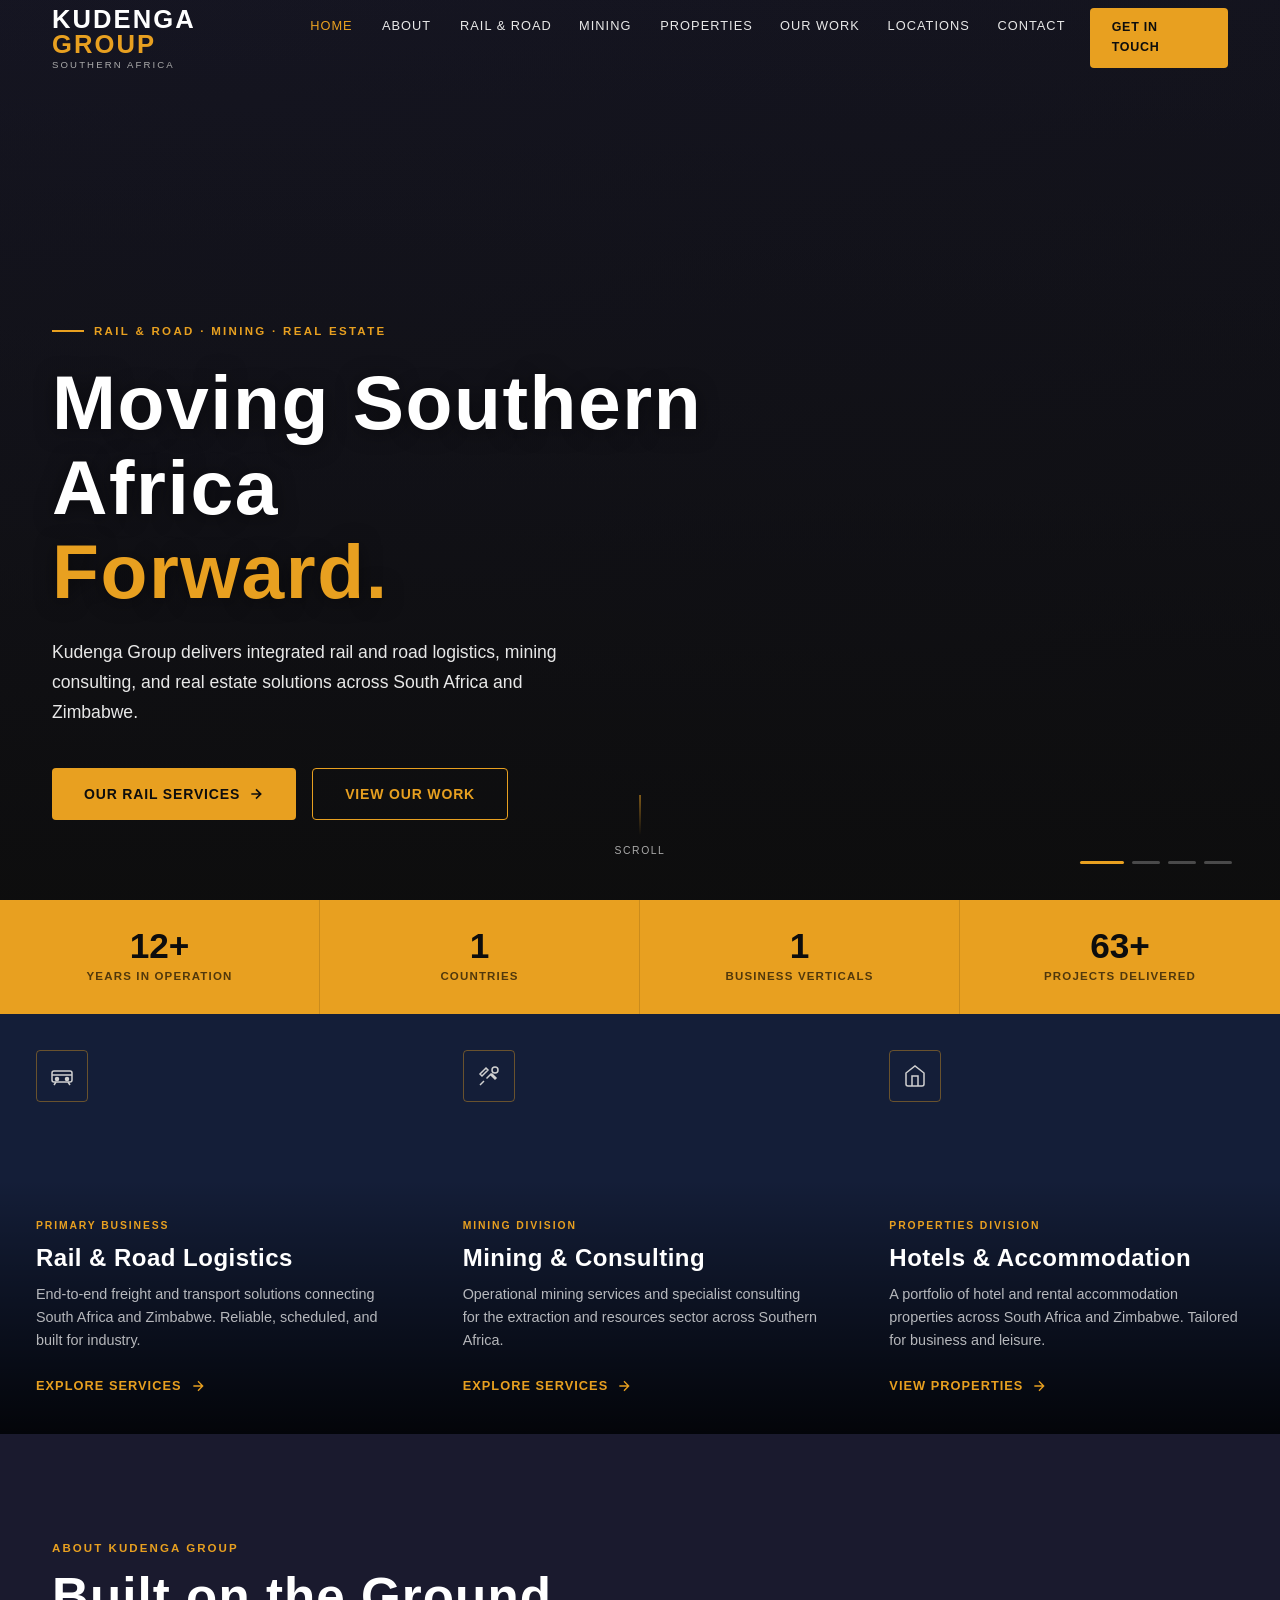
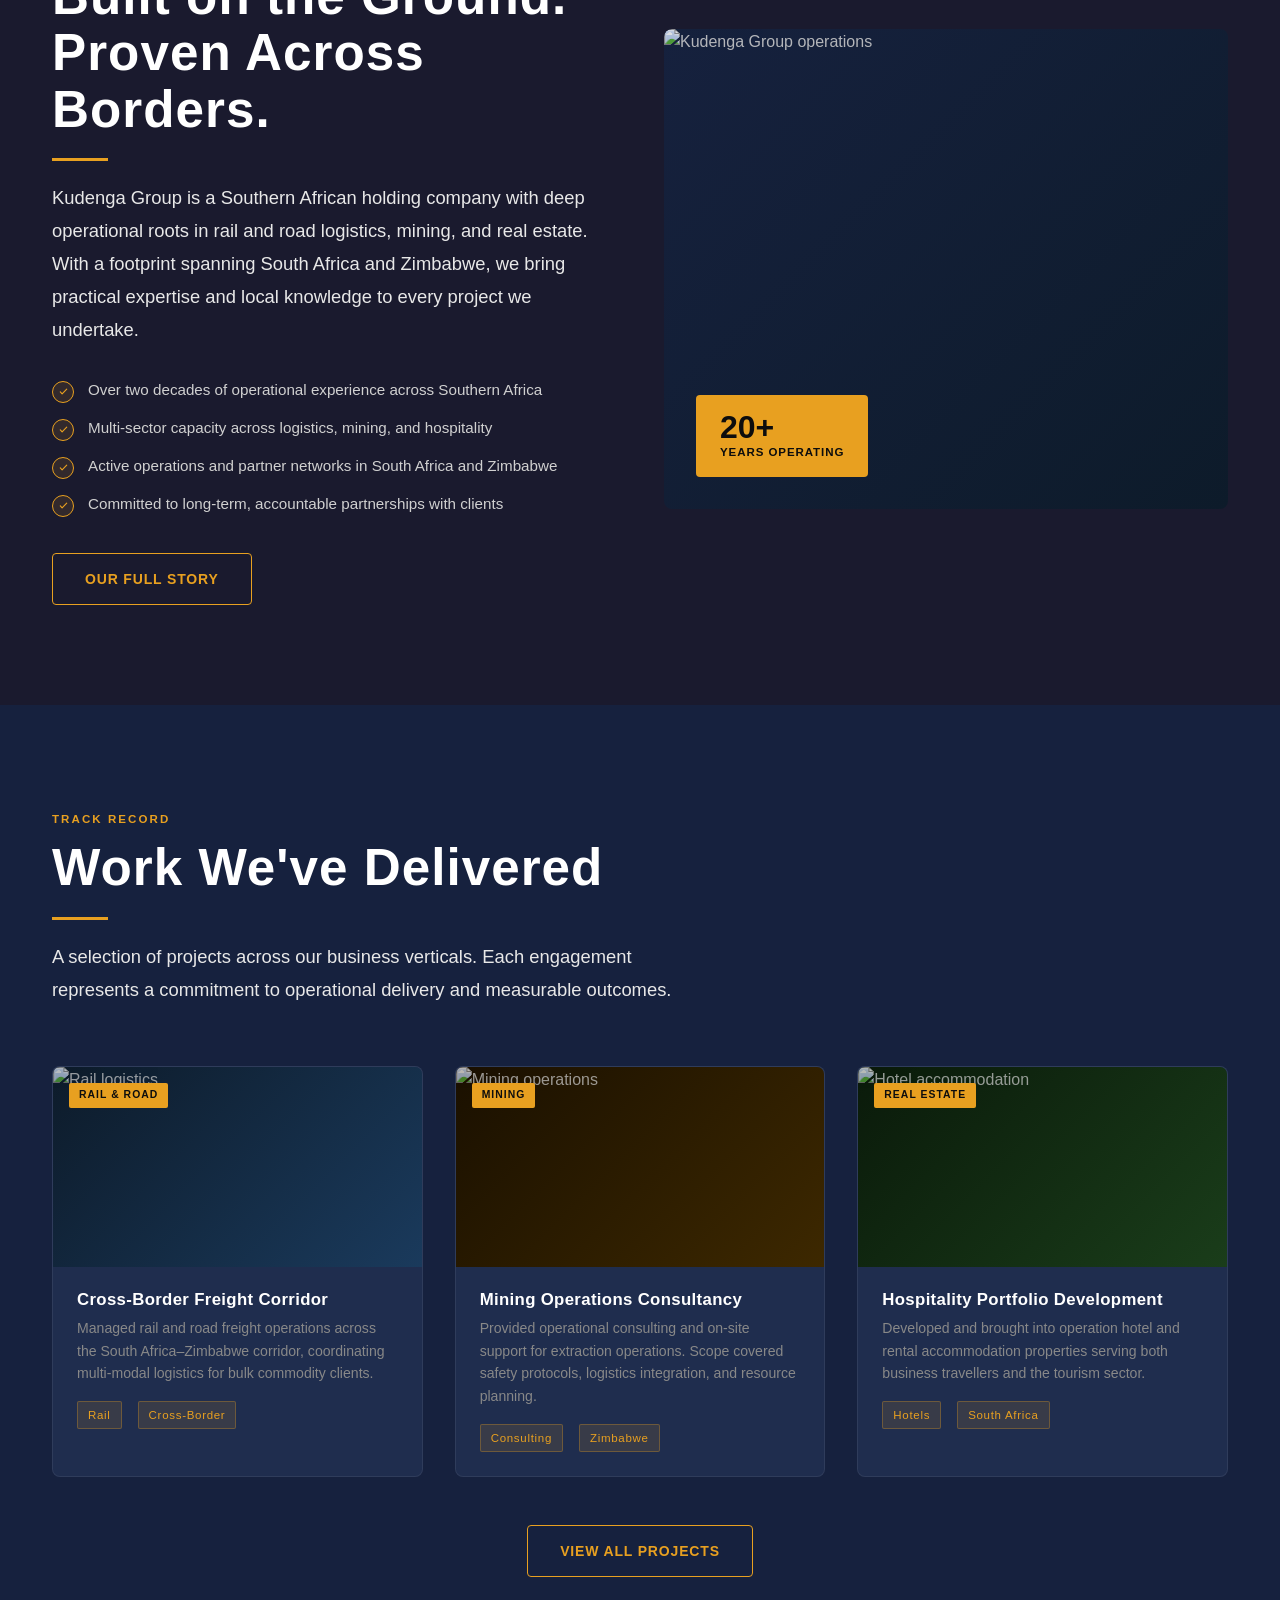
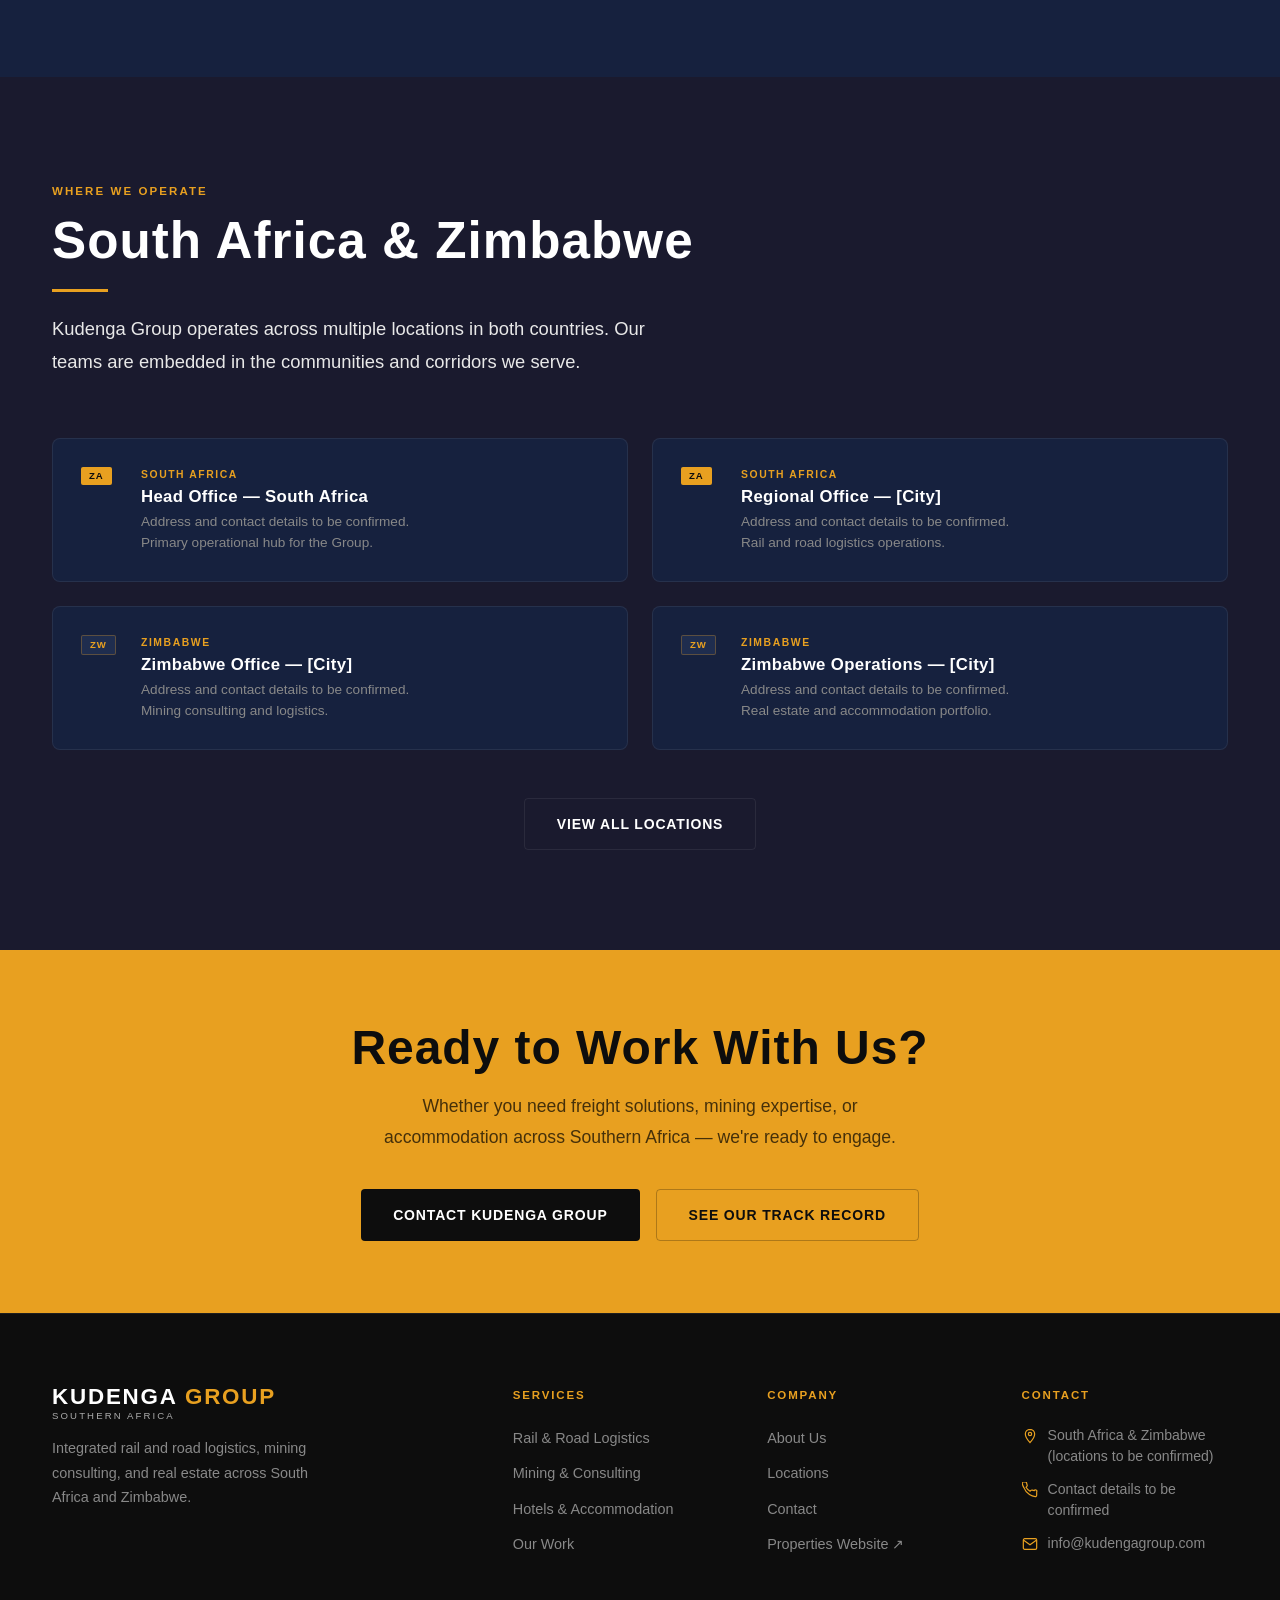
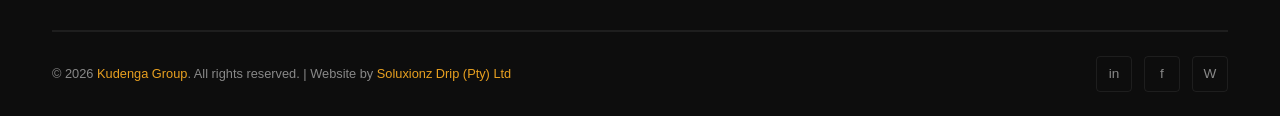
==== commit 3e2e5e8a: "Update footer text to include company name change" ====
--- a/index.html
+++ b/index.html
@@ -431,7 +431,7 @@
 
       <div class="footer__bottom">
         <p class="footer__copy">
-          &copy; 2026 <span>Kudenga Group</span>. All rights reserved. | Website by <span>Soluxionz</span>
+          &copy; 2026 <span>Kudenga Group</span>. All rights reserved. | Website by <span>Soluxionz Drip (Pty) Ltd</span>
         </p>
         <div class="footer__social" aria-label="Social media">
           <a href="#" aria-label="LinkedIn">in</a>
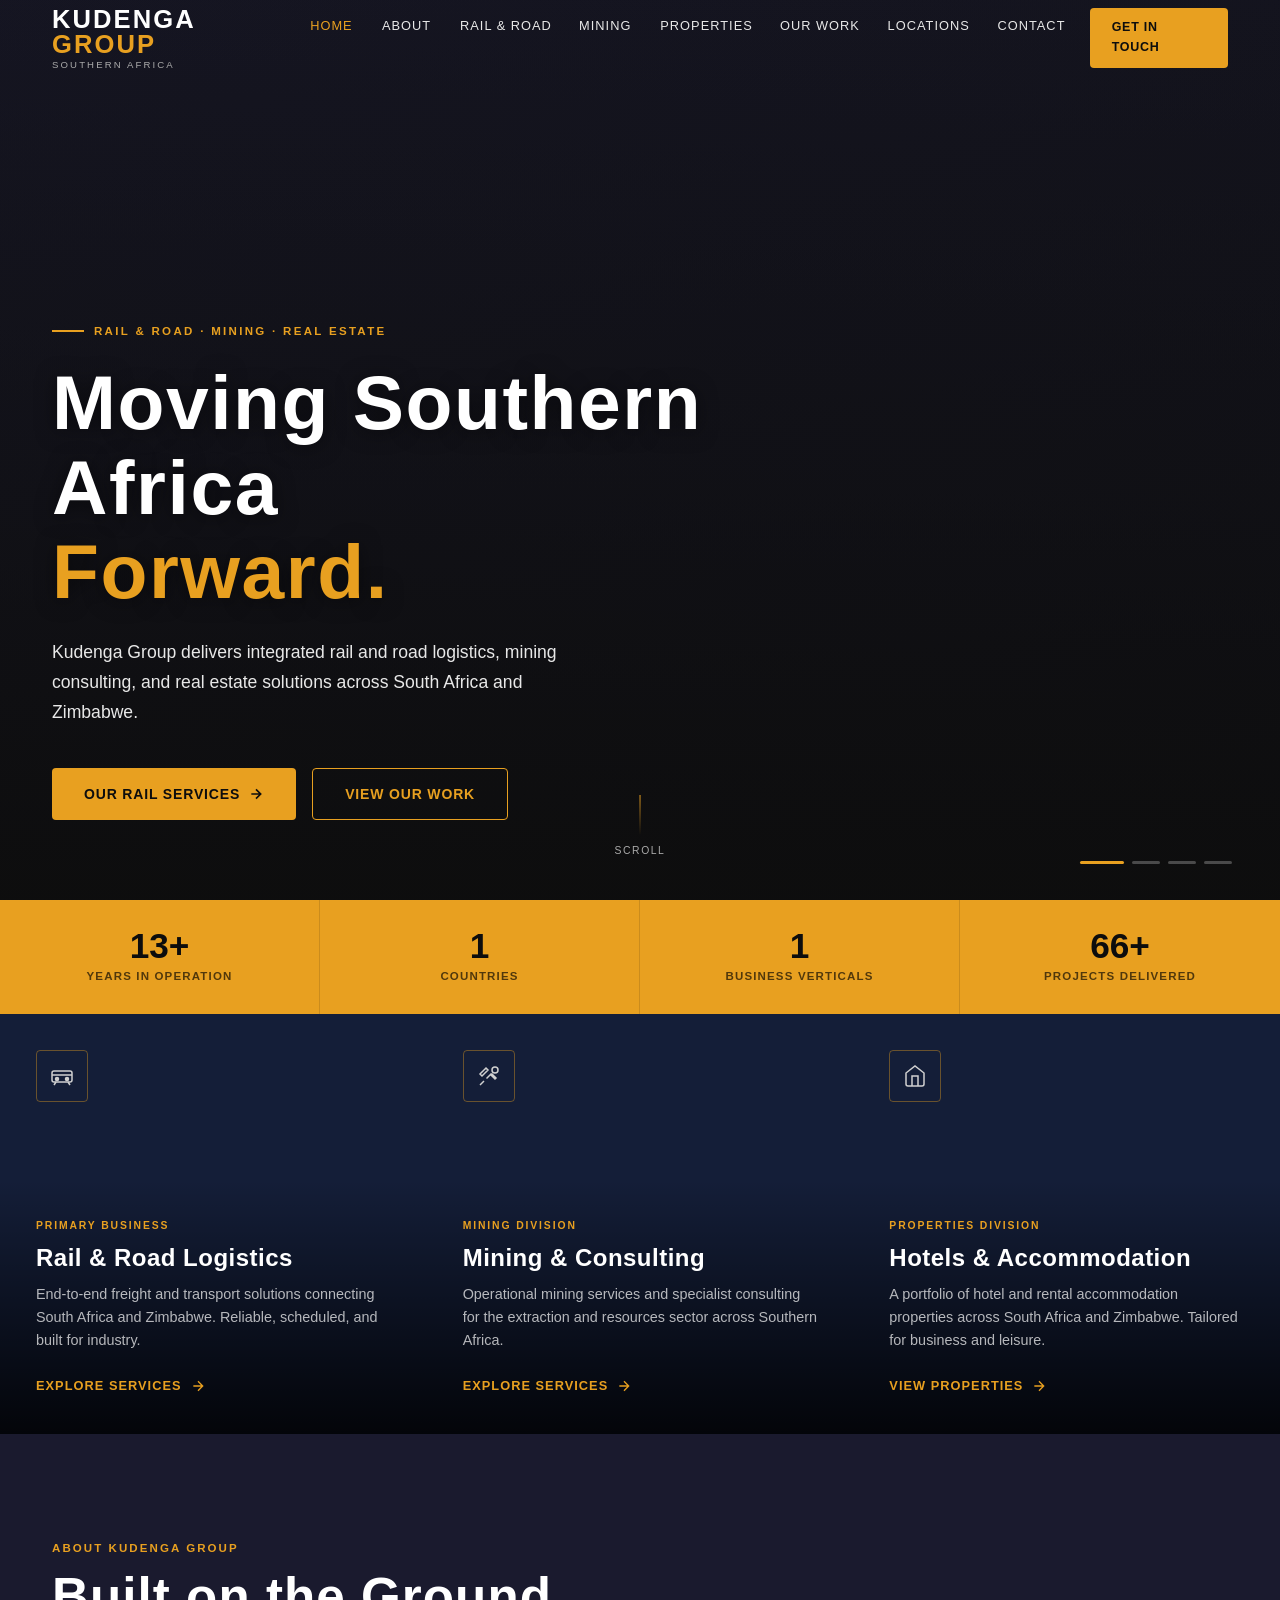
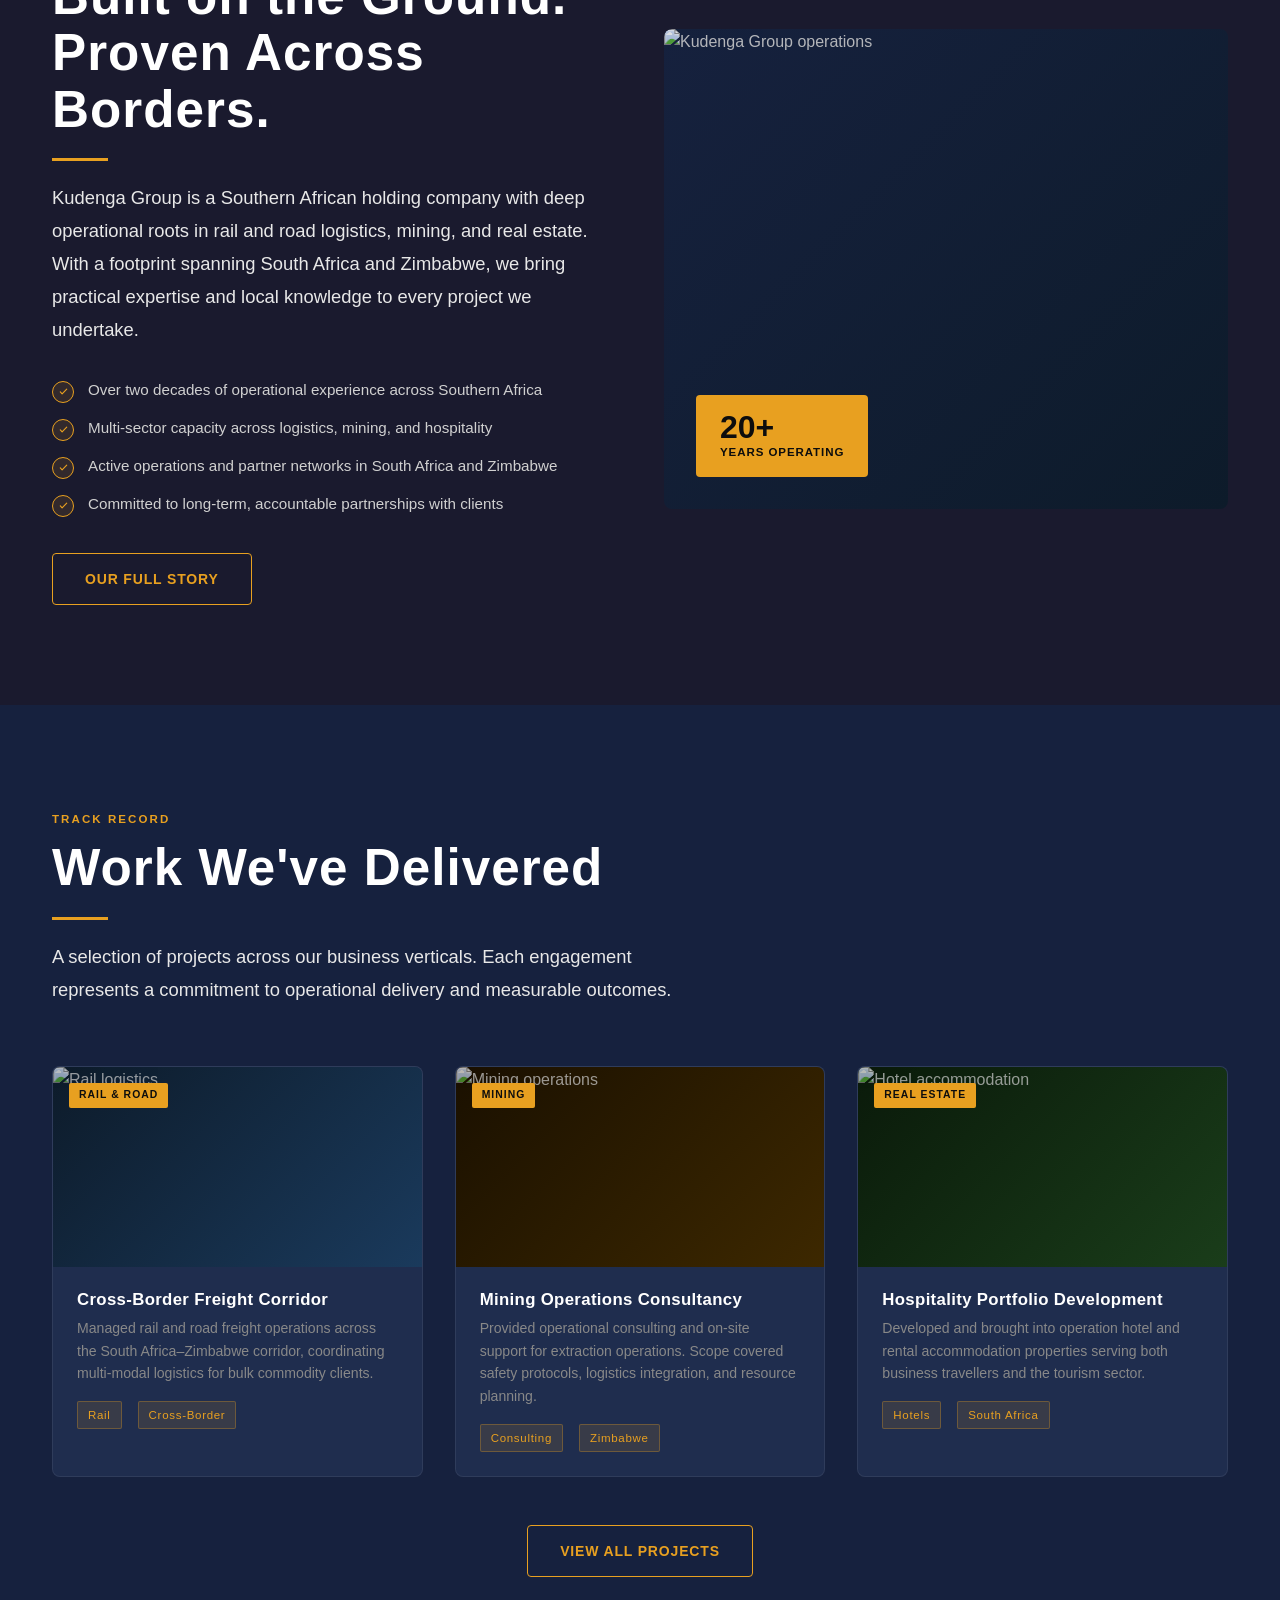
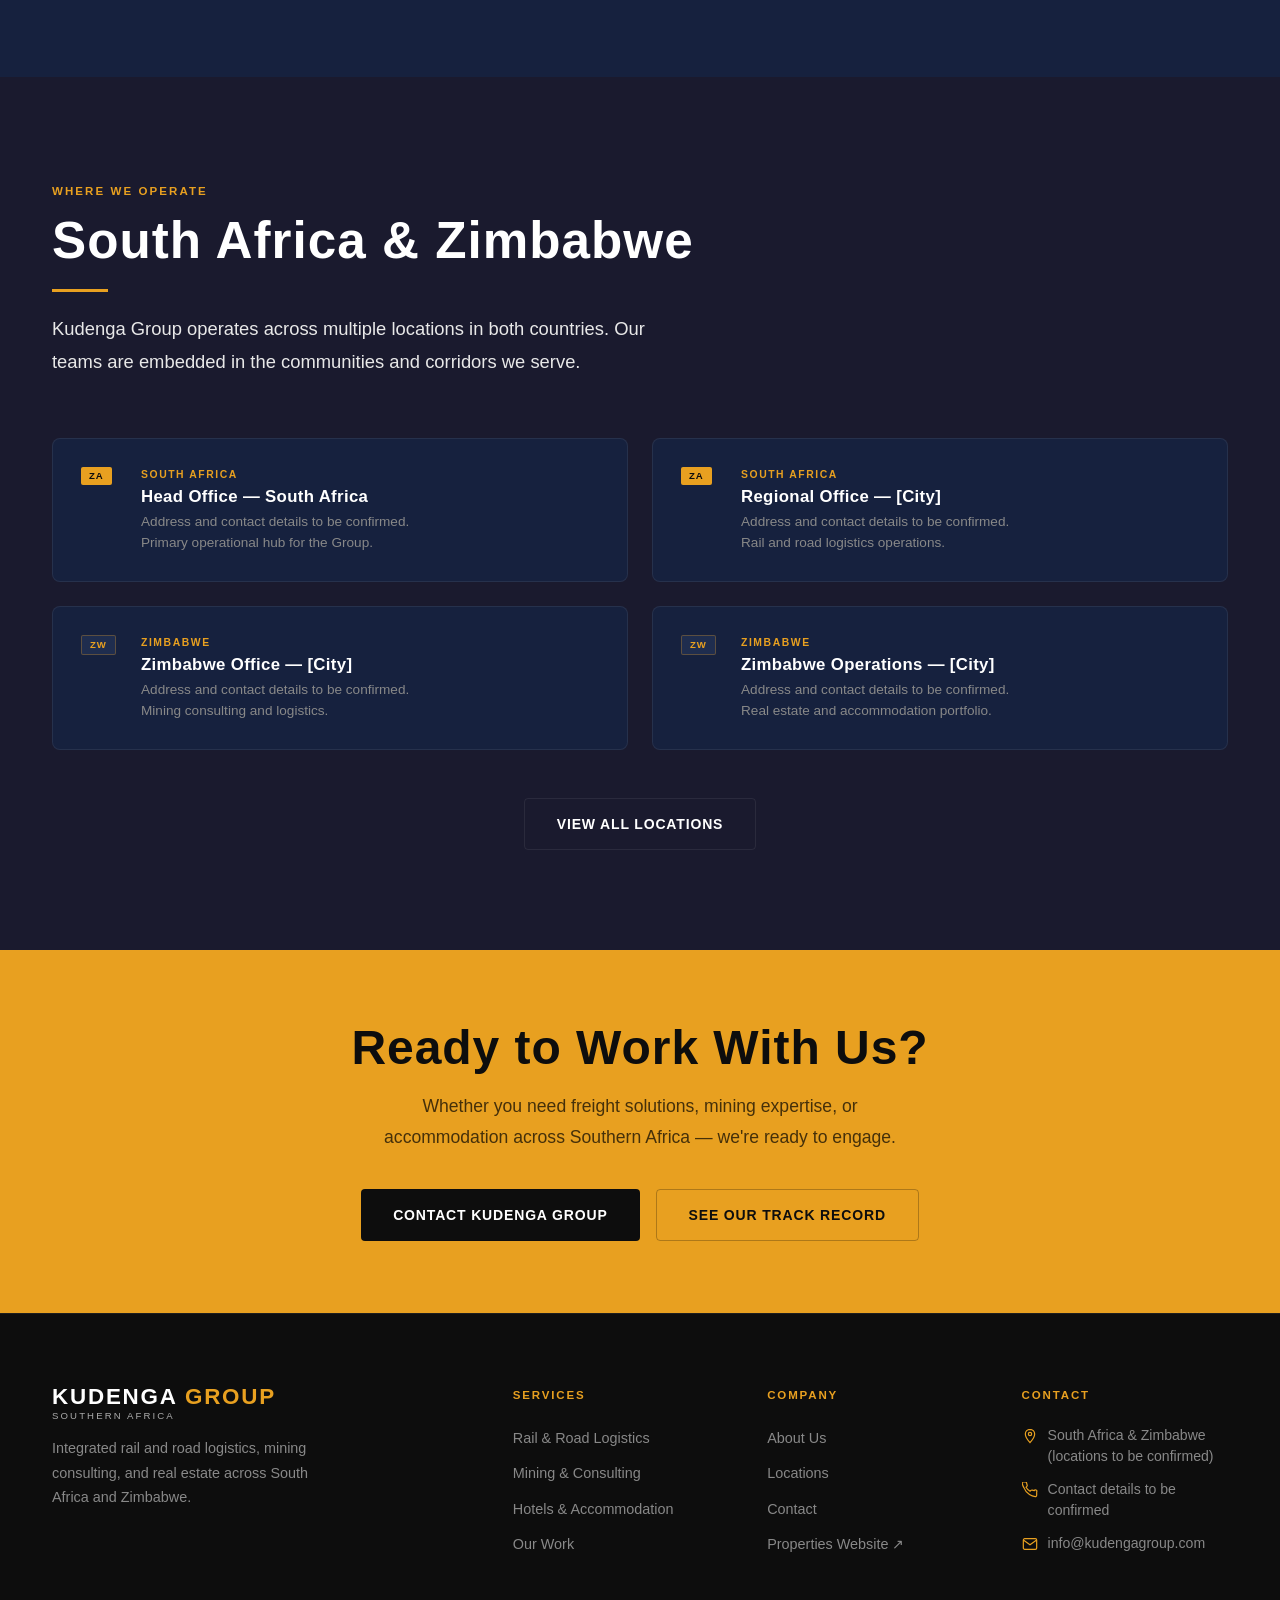
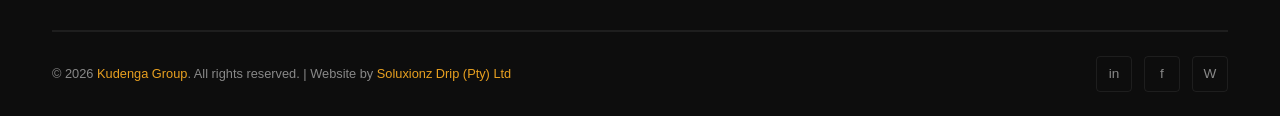
==== commit c4a3f7d8: "Update image URLs in index.html" ====
--- a/index.html
+++ b/index.html
@@ -65,13 +65,13 @@
     <section class="hero" aria-label="Hero">
       <div class="hero__slides" aria-hidden="true">
         <!-- Slide 1: Rail (primary) -->
-        <div class="hero__slide active" style="background-image: linear-gradient(160deg,rgba(13,13,13,0.25) 0%,rgba(13,13,13,0.65) 100%), url('https://images.unsplash.com/photo-1474487548417-781cb71495f3?w=1600&q=80'); background-size:cover; background-position:center;"></div>
+        <div class="hero__slide active" style="background-image: linear-gradient(160deg,rgba(13,13,13,0.25) 0%,rgba(13,13,13,0.65) 100%), url('https://picsum.photos/seed/rail1/1600/900'); background-size:cover; background-position:center;"></div>
         <!-- Slide 2: Road Logistics -->
-        <div class="hero__slide" style="background-image: linear-gradient(160deg,rgba(13,13,13,0.25) 0%,rgba(13,13,13,0.65) 100%), url('https://images.unsplash.com/photo-1601584115197-04ecc0da31d7?w=1600&q=80'); background-size:cover; background-position:center;"></div>
+        <div class="hero__slide" style="background-image: linear-gradient(160deg,rgba(13,13,13,0.25) 0%,rgba(13,13,13,0.65) 100%), url('https://picsum.photos/seed/road1/1600/900'); background-size:cover; background-position:center;"></div>
         <!-- Slide 3: Mining -->
-        <div class="hero__slide" style="background-image: linear-gradient(160deg,rgba(13,13,13,0.25) 0%,rgba(13,13,13,0.65) 100%), url('https://images.unsplash.com/photo-1558618666-fcd25c85cd64?w=1600&q=80'); background-size:cover; background-position:center;"></div>
+        <div class="hero__slide" style="background-image: linear-gradient(160deg,rgba(13,13,13,0.25) 0%,rgba(13,13,13,0.65) 100%), url('https://picsum.photos/seed/mine1/1600/900'); background-size:cover; background-position:center;"></div>
         <!-- Slide 4: Real Estate -->
-        <div class="hero__slide" style="background-image: linear-gradient(160deg,rgba(13,13,13,0.25) 0%,rgba(13,13,13,0.65) 100%), url('https://images.unsplash.com/photo-1566073771259-6a8506099945?w=1600&q=80'); background-size:cover; background-position:center;"></div>
+        <div class="hero__slide" style="background-image: linear-gradient(160deg,rgba(13,13,13,0.25) 0%,rgba(13,13,13,0.65) 100%), url('https://picsum.photos/seed/prop1/1600/900'); background-size:cover; background-position:center;"></div>
       </div>
       <div class="hero__overlay" aria-hidden="true"></div>
 
@@ -139,7 +139,7 @@
 
         <!-- Rail & Road (Primary) -->
         <div class="vertical-card" role="article">
-          <div class="vertical-card__bg" style="background-image: url('https://images.unsplash.com/photo-1474487548417-781cb71495f3?w=900&q=80'); background-size:cover; background-position:center;"></div>
+          <div class="vertical-card__bg" style="background-image: url('https://picsum.photos/seed/rail2/900/600'); background-size:cover; background-position:center;"></div>
           <div class="vertical-card__overlay"></div>
           <div class="vertical-card__icon" aria-hidden="true"><svg width="24" height="24" viewBox="0 0 24 24" fill="none" stroke="currentColor" stroke-width="1.5"><rect x="2" y="7" width="20" height="11" rx="2"/><path d="M6 18l-2 3M18 18l2 3M2 11h20"/><circle cx="7" cy="15" r="1.5" fill="currentColor"/><circle cx="17" cy="15" r="1.5" fill="currentColor"/></svg></div>
           <div class="vertical-card__content">
@@ -155,7 +155,7 @@
 
         <!-- Mining -->
         <div class="vertical-card" role="article">
-          <div class="vertical-card__bg" style="background-image: url('https://images.unsplash.com/photo-1558618666-fcd25c85cd64?w=900&q=80'); background-size:cover; background-position:center;"></div>
+          <div class="vertical-card__bg" style="background-image: url('https://picsum.photos/seed/mine2/900/600'); background-size:cover; background-position:center;"></div>
           <div class="vertical-card__overlay"></div>
           <div class="vertical-card__icon" aria-hidden="true"><svg width="24" height="24" viewBox="0 0 24 24" fill="none" stroke="currentColor" stroke-width="1.5"><path d="M14.5 9.5l-5 5M9 4l2 2-6 6-2-2 6-6zM15 10l4 4-1 1-4-4 1-1zM3 21l4-4"/><circle cx="18" cy="6" r="3"/></svg></div>
           <div class="vertical-card__content">
@@ -171,7 +171,7 @@
 
         <!-- Real Estate -->
         <div class="vertical-card" role="article">
-          <div class="vertical-card__bg" style="background-image: url('https://images.unsplash.com/photo-1566073771259-6a8506099945?w=900&q=80'); background-size:cover; background-position:center;"></div>
+          <div class="vertical-card__bg" style="background-image: url('https://picsum.photos/seed/prop2/900/600'); background-size:cover; background-position:center;"></div>
           <div class="vertical-card__overlay"></div>
           <div class="vertical-card__icon" aria-hidden="true"><svg width="24" height="24" viewBox="0 0 24 24" fill="none" stroke="currentColor" stroke-width="1.5"><path d="M3 9l9-7 9 7v11a2 2 0 01-2 2H5a2 2 0 01-2-2z"/><polyline points="9 22 9 12 15 12 15 22"/></svg></div>
           <div class="vertical-card__content">
@@ -230,7 +230,7 @@
             <a href="about.html" class="btn btn--outline">Our Full Story</a>
           </div>
           <div class="about-strip__visual fade-up">
-            <img src="https://images.unsplash.com/photo-1586528116311-ad8dd3c8310d?w=900&q=80" alt="Kudenga Group operations" style="width:100%;height:100%;object-fit:cover;border-radius:var(--radius-lg);opacity:0.85;" loading="lazy"/>
+            <img src="https://picsum.photos/seed/ops1/900/600" alt="Kudenga Group operations" style="width:100%;height:100%;object-fit:cover;border-radius:var(--radius-lg);opacity:0.85;" loading="lazy"/>
             <div class="about-strip__badge">
               <div class="about-strip__badge-num">20+</div>
               <div class="about-strip__badge-text">Years Operating</div>
@@ -257,7 +257,7 @@
         <div class="grid-3">
           <div class="project-card fade-up" role="article">
             <div class="project-card__img">
-              <img src="https://images.unsplash.com/photo-1474487548417-781cb71495f3?w=600&q=75" alt="Rail logistics" style="width:100%;height:100%;object-fit:cover;opacity:0.7;" loading="lazy"/>
+              <img src="https://picsum.photos/seed/rail3/600/400" alt="Rail logistics" style="width:100%;height:100%;object-fit:cover;opacity:0.7;" loading="lazy"/>
               <span class="project-card__sector">Rail &amp; Road</span>
             </div>
             <div class="project-card__body">
@@ -272,7 +272,7 @@
 
           <div class="project-card fade-up" role="article">
             <div class="project-card__img" style="background: linear-gradient(135deg, #1a1000 0%, #3d2800 100%);">
-              <img src="https://images.unsplash.com/photo-1558618666-fcd25c85cd64?w=600&q=75" alt="Mining operations" style="width:100%;height:100%;object-fit:cover;opacity:0.7;" loading="lazy"/>
+              <img src="https://picsum.photos/seed/mine3/600/400" alt="Mining operations" style="width:100%;height:100%;object-fit:cover;opacity:0.7;" loading="lazy"/>
               <span class="project-card__sector">Mining</span>
             </div>
             <div class="project-card__body">
@@ -287,7 +287,7 @@
 
           <div class="project-card fade-up" role="article">
             <div class="project-card__img" style="background: linear-gradient(135deg, #0a1a0a 0%, #1a3d1a 100%);">
-              <img src="https://images.unsplash.com/photo-1566073771259-6a8506099945?w=600&q=75" alt="Hotel accommodation" style="width:100%;height:100%;object-fit:cover;opacity:0.7;" loading="lazy"/>
+              <img src="https://picsum.photos/seed/prop3/600/400" alt="Hotel accommodation" style="width:100%;height:100%;object-fit:cover;opacity:0.7;" loading="lazy"/>
               <span class="project-card__sector">Real Estate</span>
             </div>
             <div class="project-card__body">
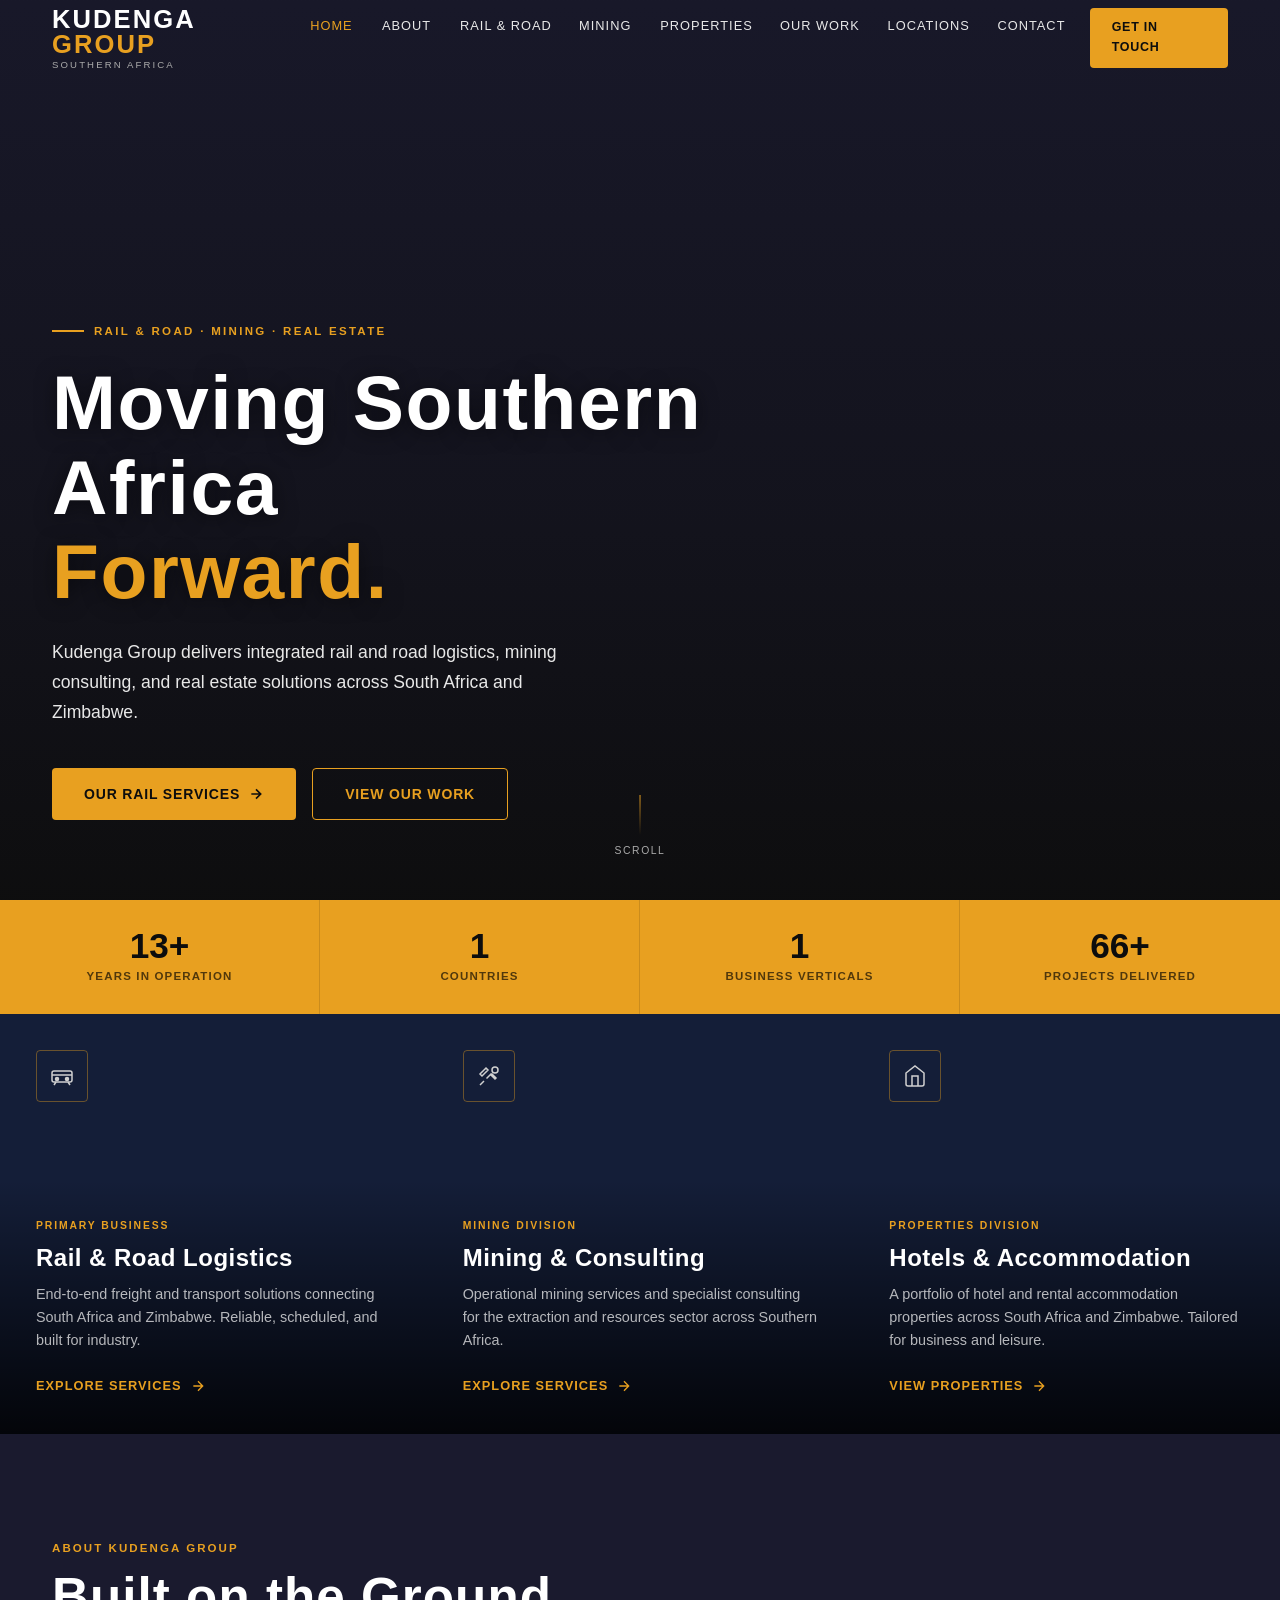
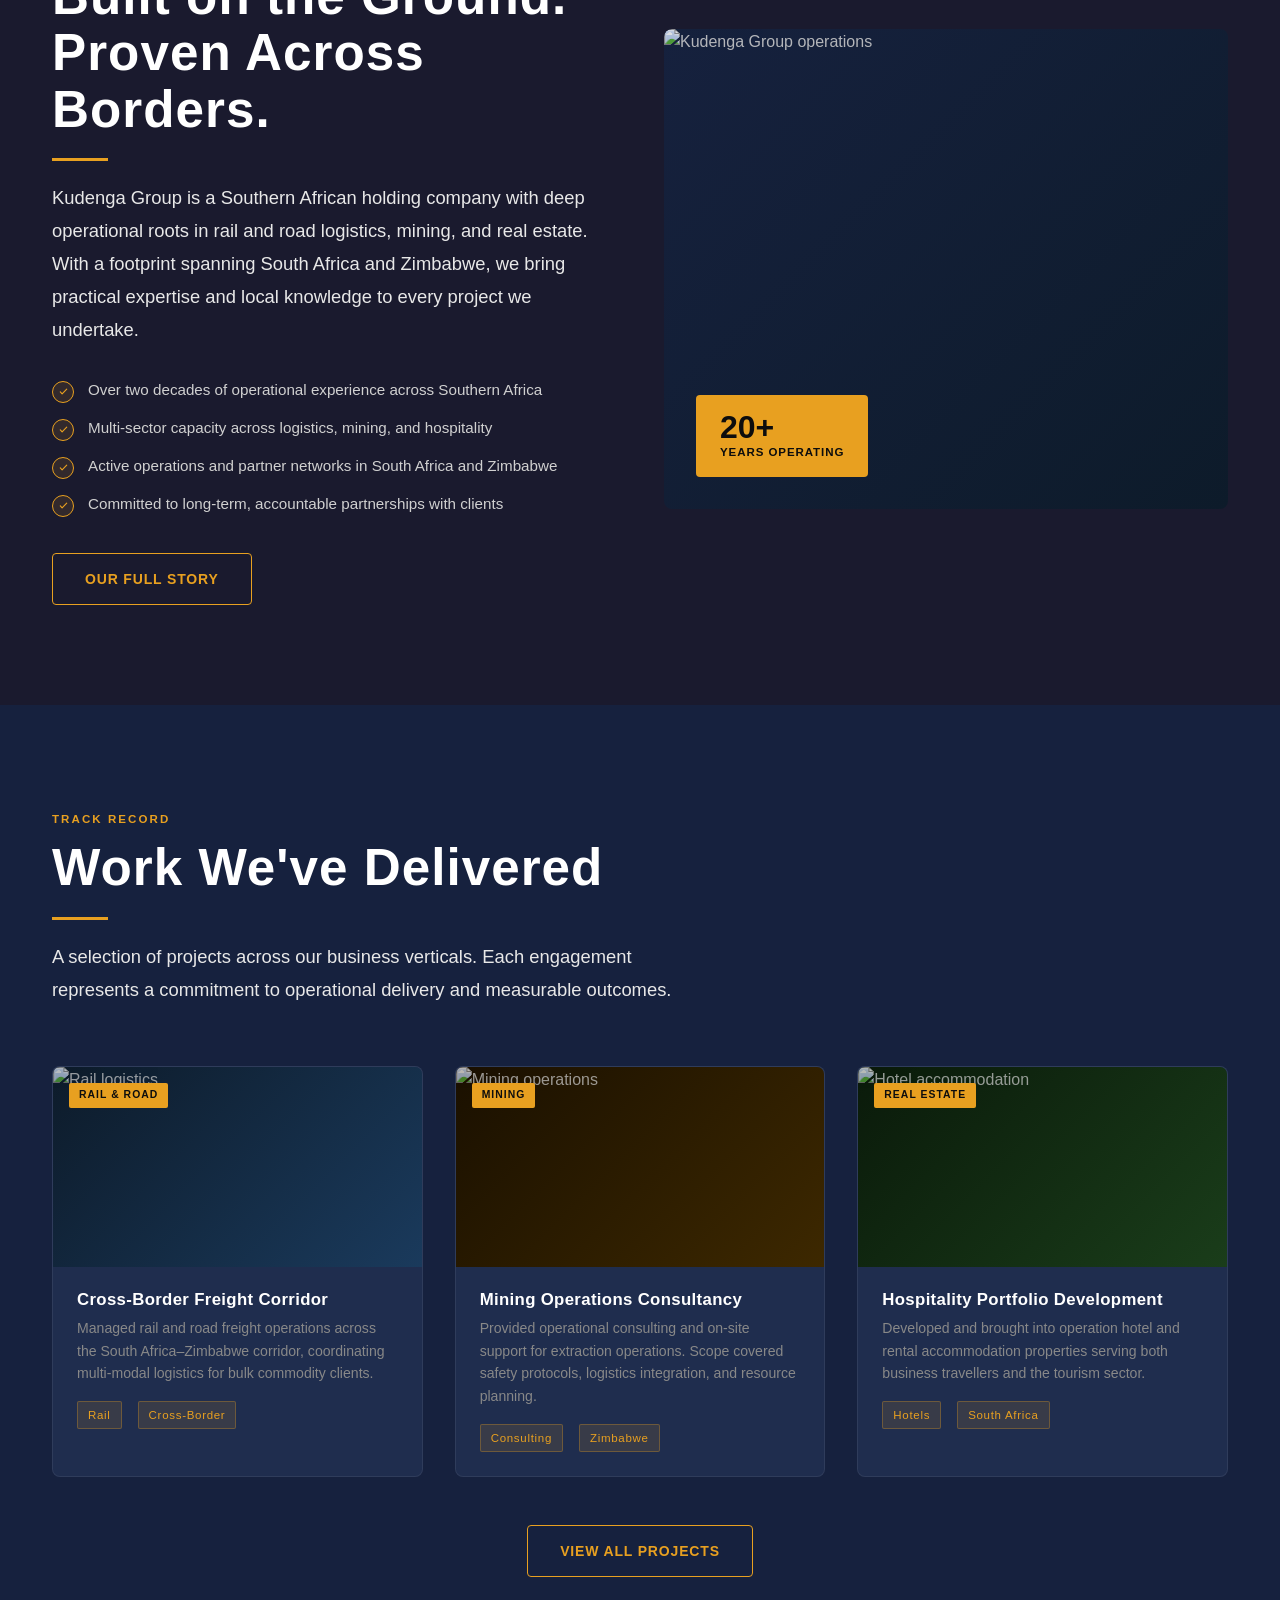
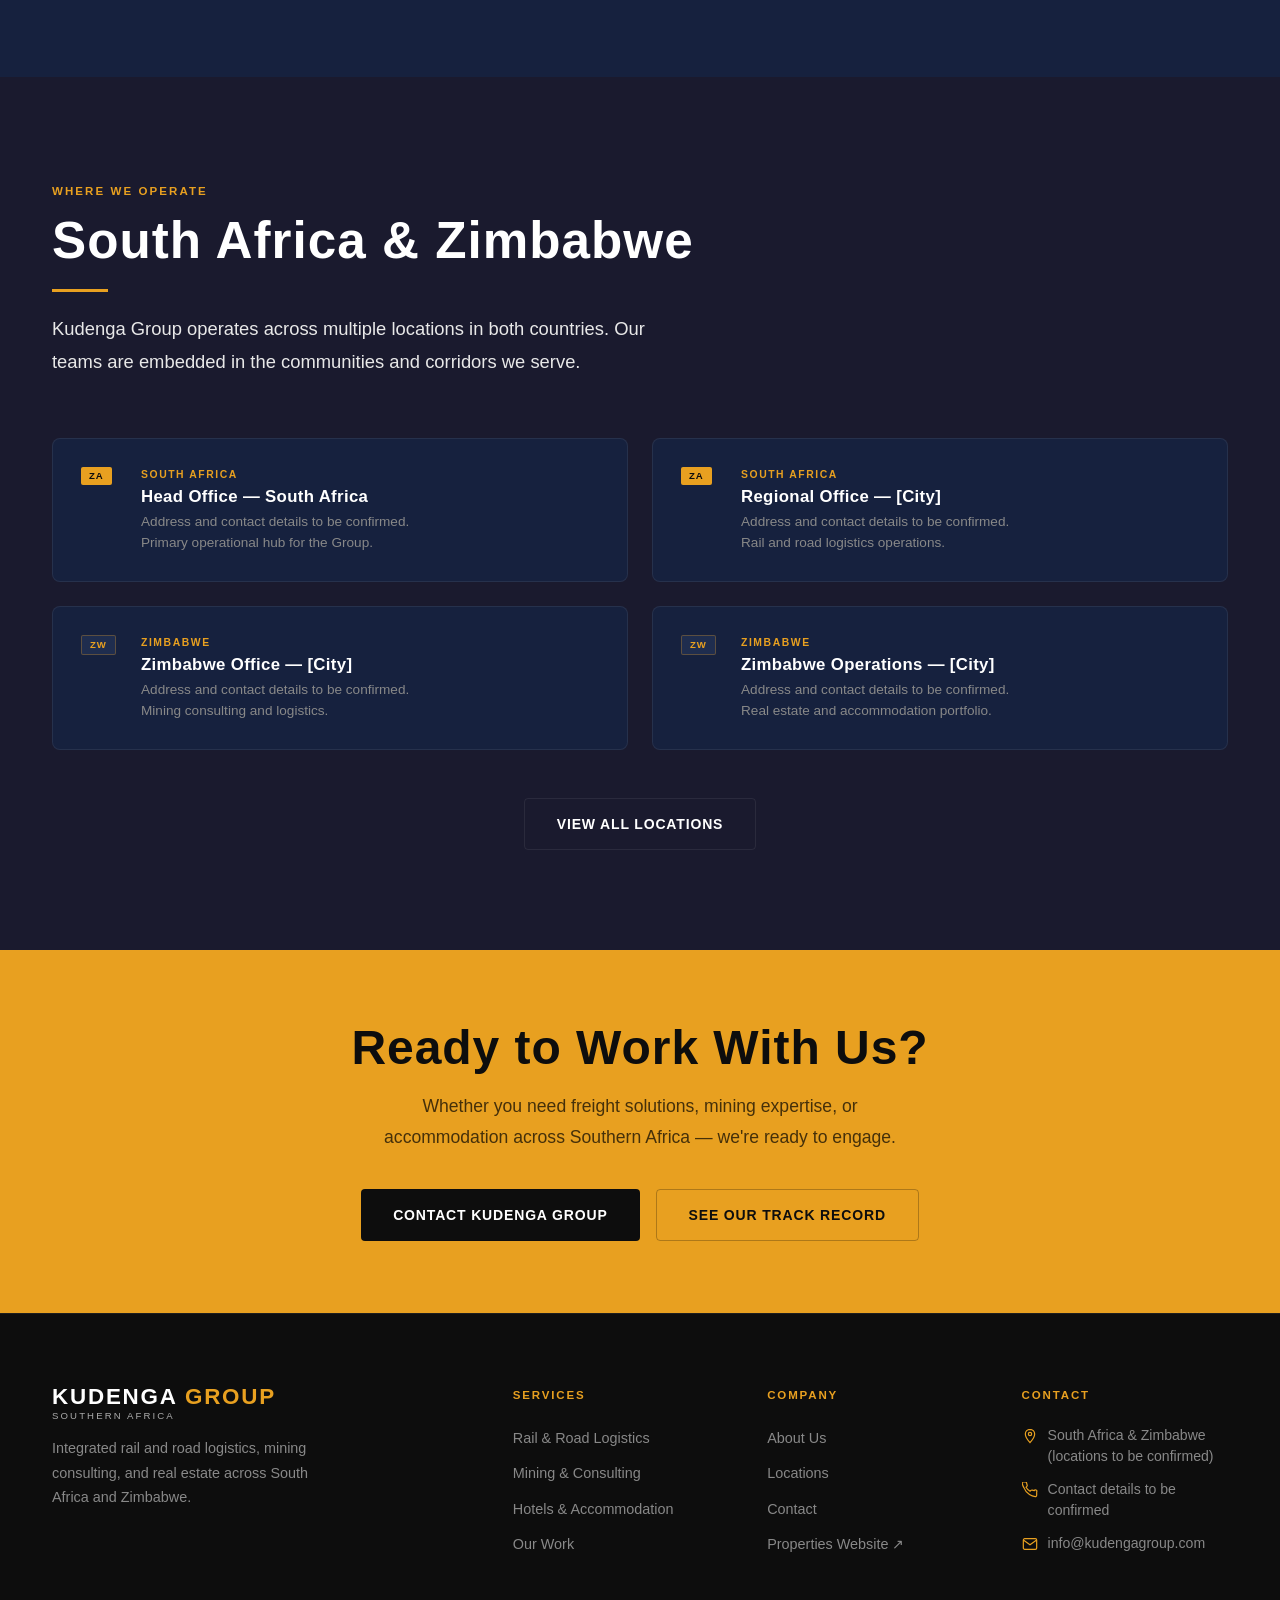
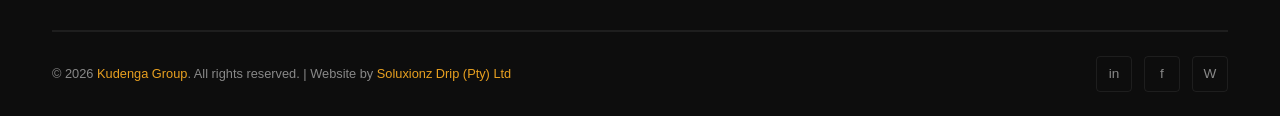
==== commit 23abf098: "Update images to use Pexels resources Replaced placeholder images with actual images from Pexels for" ====
--- a/index.html
+++ b/index.html
@@ -64,14 +64,10 @@
     ══════════════════════════════════════════════════════ -->
     <section class="hero" aria-label="Hero">
       <div class="hero__slides" aria-hidden="true">
-        <!-- Slide 1: Rail (primary) -->
-        <div class="hero__slide active" style="background-image: linear-gradient(160deg,rgba(13,13,13,0.25) 0%,rgba(13,13,13,0.65) 100%), url('https://picsum.photos/seed/rail1/1600/900'); background-size:cover; background-position:center;"></div>
-        <!-- Slide 2: Road Logistics -->
-        <div class="hero__slide" style="background-image: linear-gradient(160deg,rgba(13,13,13,0.25) 0%,rgba(13,13,13,0.65) 100%), url('https://picsum.photos/seed/road1/1600/900'); background-size:cover; background-position:center;"></div>
-        <!-- Slide 3: Mining -->
-        <div class="hero__slide" style="background-image: linear-gradient(160deg,rgba(13,13,13,0.25) 0%,rgba(13,13,13,0.65) 100%), url('https://picsum.photos/seed/mine1/1600/900'); background-size:cover; background-position:center;"></div>
-        <!-- Slide 4: Real Estate -->
-        <div class="hero__slide" style="background-image: linear-gradient(160deg,rgba(13,13,13,0.25) 0%,rgba(13,13,13,0.65) 100%), url('https://picsum.photos/seed/prop1/1600/900'); background-size:cover; background-position:center;"></div>
+        <video class="hero__video" autoplay muted loop playsinline preload="auto"
+               poster="https://images.pexels.com/videos/855691/free-video-855691.jpg?auto=compress&cs=tinysrgb&w=1600">
+          <source src="https://videos.pexels.com/video-files/855691/855691-hd_1920_1080_30fps.mp4" type="video/mp4" />
+        </video>
       </div>
       <div class="hero__overlay" aria-hidden="true"></div>
 
@@ -92,12 +88,6 @@
           <a href="projects.html" class="btn btn--outline">View Our Work</a>
         </div>
       </div>
-
-      <div class="hero__indicators" aria-label="Slide indicators">
-        <div class="hero__dot active" role="button" aria-label="Slide 1" tabindex="0"></div>
-        <div class="hero__dot" role="button" aria-label="Slide 2" tabindex="0"></div>
-        <div class="hero__dot" role="button" aria-label="Slide 3" tabindex="0"></div>
-        <div class="hero__dot" role="button" aria-label="Slide 4" tabindex="0"></div>
       </div>
 
       <div class="hero__scroll" aria-hidden="true">
@@ -139,7 +129,7 @@
 
         <!-- Rail & Road (Primary) -->
         <div class="vertical-card" role="article">
-          <div class="vertical-card__bg" style="background-image: url('https://picsum.photos/seed/rail2/900/600'); background-size:cover; background-position:center;"></div>
+          <div class="vertical-card__bg" style="background-image: url('https://images.pexels.com/photos/14776383/pexels-photo-14776383.jpeg?auto=compress&cs=tinysrgb&w=900'); background-size:cover; background-position:center;"></div>
           <div class="vertical-card__overlay"></div>
           <div class="vertical-card__icon" aria-hidden="true"><svg width="24" height="24" viewBox="0 0 24 24" fill="none" stroke="currentColor" stroke-width="1.5"><rect x="2" y="7" width="20" height="11" rx="2"/><path d="M6 18l-2 3M18 18l2 3M2 11h20"/><circle cx="7" cy="15" r="1.5" fill="currentColor"/><circle cx="17" cy="15" r="1.5" fill="currentColor"/></svg></div>
           <div class="vertical-card__content">
@@ -155,7 +145,7 @@
 
         <!-- Mining -->
         <div class="vertical-card" role="article">
-          <div class="vertical-card__bg" style="background-image: url('https://picsum.photos/seed/mine2/900/600'); background-size:cover; background-position:center;"></div>
+          <div class="vertical-card__bg" style="background-image: url('https://images.pexels.com/photos/2101137/pexels-photo-2101137.jpeg?auto=compress&cs=tinysrgb&w=900'); background-size:cover; background-position:center;"></div>
           <div class="vertical-card__overlay"></div>
           <div class="vertical-card__icon" aria-hidden="true"><svg width="24" height="24" viewBox="0 0 24 24" fill="none" stroke="currentColor" stroke-width="1.5"><path d="M14.5 9.5l-5 5M9 4l2 2-6 6-2-2 6-6zM15 10l4 4-1 1-4-4 1-1zM3 21l4-4"/><circle cx="18" cy="6" r="3"/></svg></div>
           <div class="vertical-card__content">
@@ -171,7 +161,7 @@
 
         <!-- Real Estate -->
         <div class="vertical-card" role="article">
-          <div class="vertical-card__bg" style="background-image: url('https://picsum.photos/seed/prop2/900/600'); background-size:cover; background-position:center;"></div>
+          <div class="vertical-card__bg" style="background-image: url('https://images.pexels.com/photos/17619969/pexels-photo-17619969.jpeg?auto=compress&cs=tinysrgb&w=900'); background-size:cover; background-position:center;"></div>
           <div class="vertical-card__overlay"></div>
           <div class="vertical-card__icon" aria-hidden="true"><svg width="24" height="24" viewBox="0 0 24 24" fill="none" stroke="currentColor" stroke-width="1.5"><path d="M3 9l9-7 9 7v11a2 2 0 01-2 2H5a2 2 0 01-2-2z"/><polyline points="9 22 9 12 15 12 15 22"/></svg></div>
           <div class="vertical-card__content">
@@ -230,7 +220,7 @@
             <a href="about.html" class="btn btn--outline">Our Full Story</a>
           </div>
           <div class="about-strip__visual fade-up">
-            <img src="https://picsum.photos/seed/ops1/900/600" alt="Kudenga Group operations" style="width:100%;height:100%;object-fit:cover;border-radius:var(--radius-lg);opacity:0.85;" loading="lazy"/>
+            <img src="https://images.pexels.com/photos/28442180/pexels-photo-28442180.jpeg?auto=compress&cs=tinysrgb&w=900" alt="Kudenga Group operations" style="width:100%;height:100%;object-fit:cover;border-radius:var(--radius-lg);opacity:0.85;" loading="lazy"/>
             <div class="about-strip__badge">
               <div class="about-strip__badge-num">20+</div>
               <div class="about-strip__badge-text">Years Operating</div>
@@ -257,7 +247,7 @@
         <div class="grid-3">
           <div class="project-card fade-up" role="article">
             <div class="project-card__img">
-              <img src="https://picsum.photos/seed/rail3/600/400" alt="Rail logistics" style="width:100%;height:100%;object-fit:cover;opacity:0.7;" loading="lazy"/>
+              <img src="https://images.pexels.com/photos/212229/pexels-photo-212229.jpeg?auto=compress&cs=tinysrgb&w=600" alt="Rail logistics" style="width:100%;height:100%;object-fit:cover;opacity:0.7;" loading="lazy"/>
               <span class="project-card__sector">Rail &amp; Road</span>
             </div>
             <div class="project-card__body">
@@ -272,7 +262,7 @@
 
           <div class="project-card fade-up" role="article">
             <div class="project-card__img" style="background: linear-gradient(135deg, #1a1000 0%, #3d2800 100%);">
-              <img src="https://picsum.photos/seed/mine3/600/400" alt="Mining operations" style="width:100%;height:100%;object-fit:cover;opacity:0.7;" loading="lazy"/>
+              <img src="https://images.pexels.com/photos/15138925/pexels-photo-15138925.jpeg?auto=compress&cs=tinysrgb&w=600" alt="Mining operations" style="width:100%;height:100%;object-fit:cover;opacity:0.7;" loading="lazy"/>
               <span class="project-card__sector">Mining</span>
             </div>
             <div class="project-card__body">
@@ -287,7 +277,7 @@
 
           <div class="project-card fade-up" role="article">
             <div class="project-card__img" style="background: linear-gradient(135deg, #0a1a0a 0%, #1a3d1a 100%);">
-              <img src="https://picsum.photos/seed/prop3/600/400" alt="Hotel accommodation" style="width:100%;height:100%;object-fit:cover;opacity:0.7;" loading="lazy"/>
+              <img src="https://images.pexels.com/photos/10902408/pexels-photo-10902408.jpeg?auto=compress&cs=tinysrgb&w=600" alt="Hotel accommodation" style="width:100%;height:100%;object-fit:cover;opacity:0.7;" loading="lazy"/>
               <span class="project-card__sector">Real Estate</span>
             </div>
             <div class="project-card__body">
